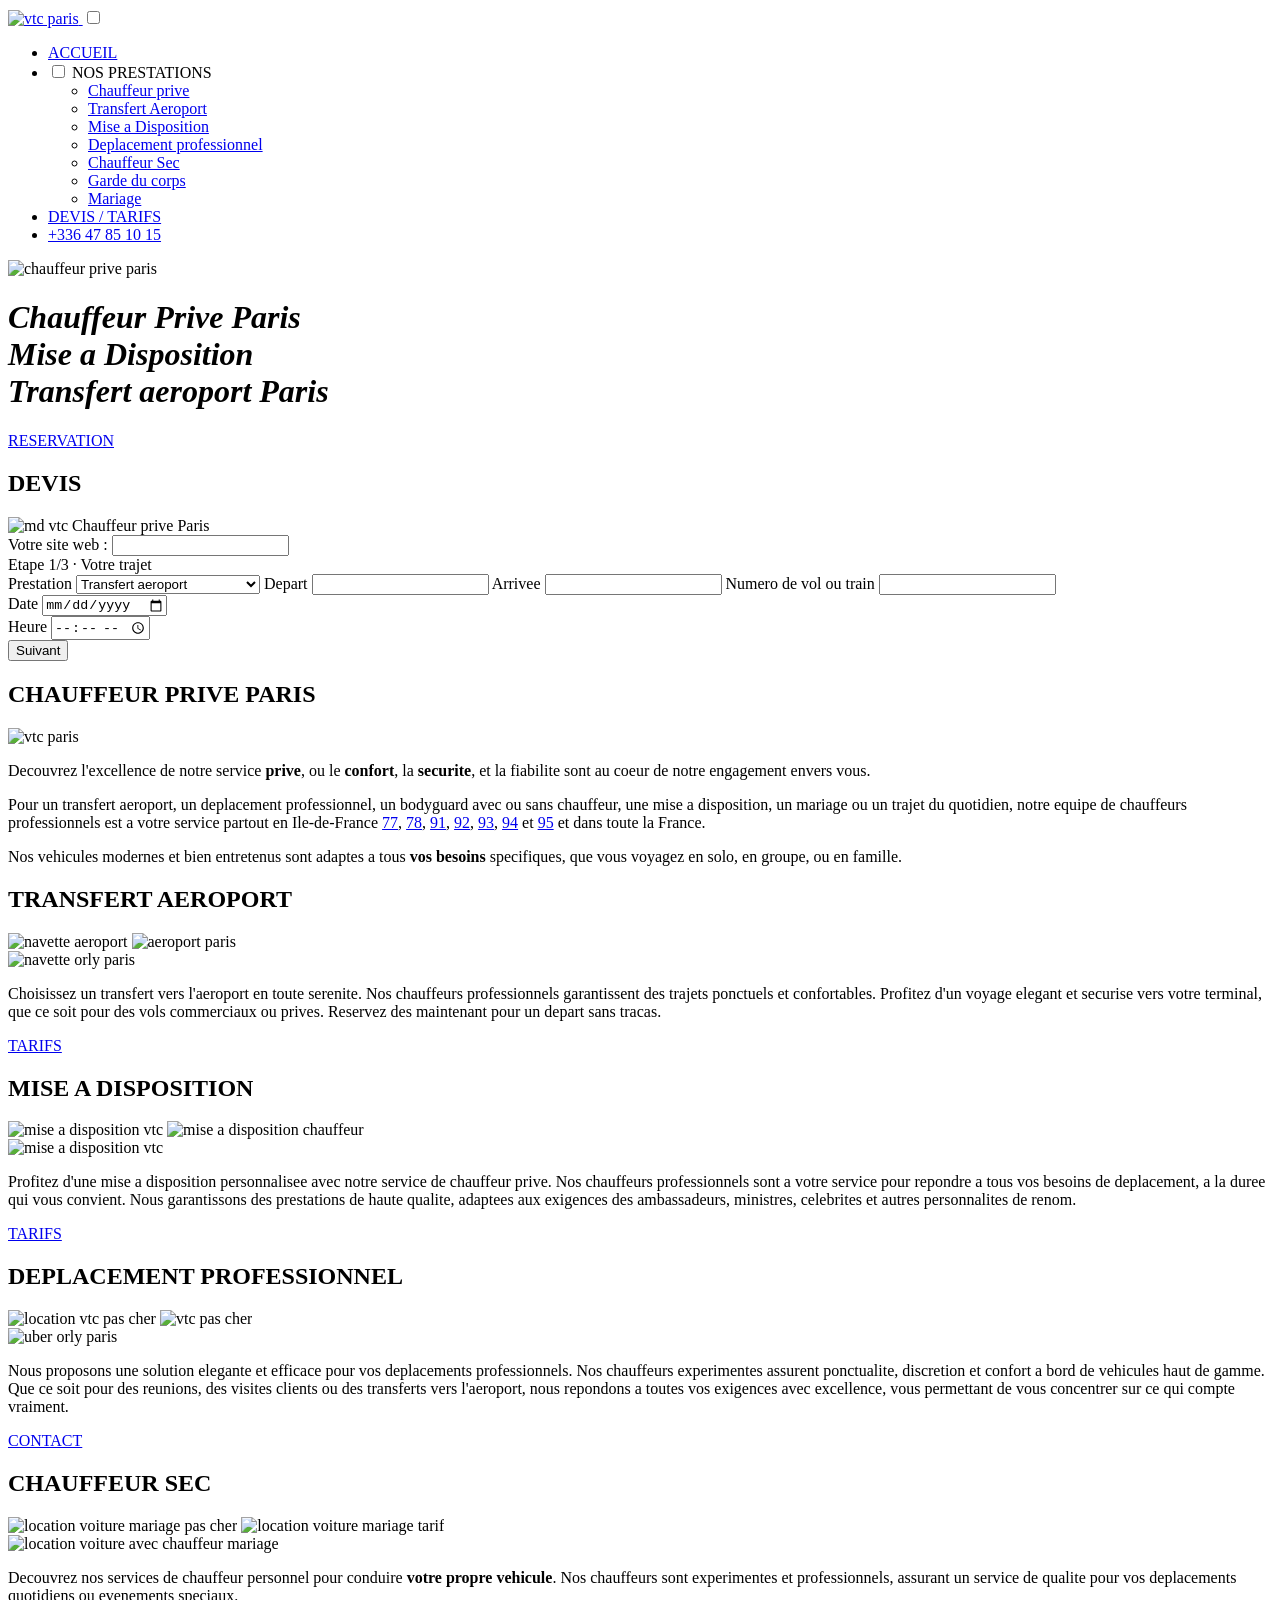
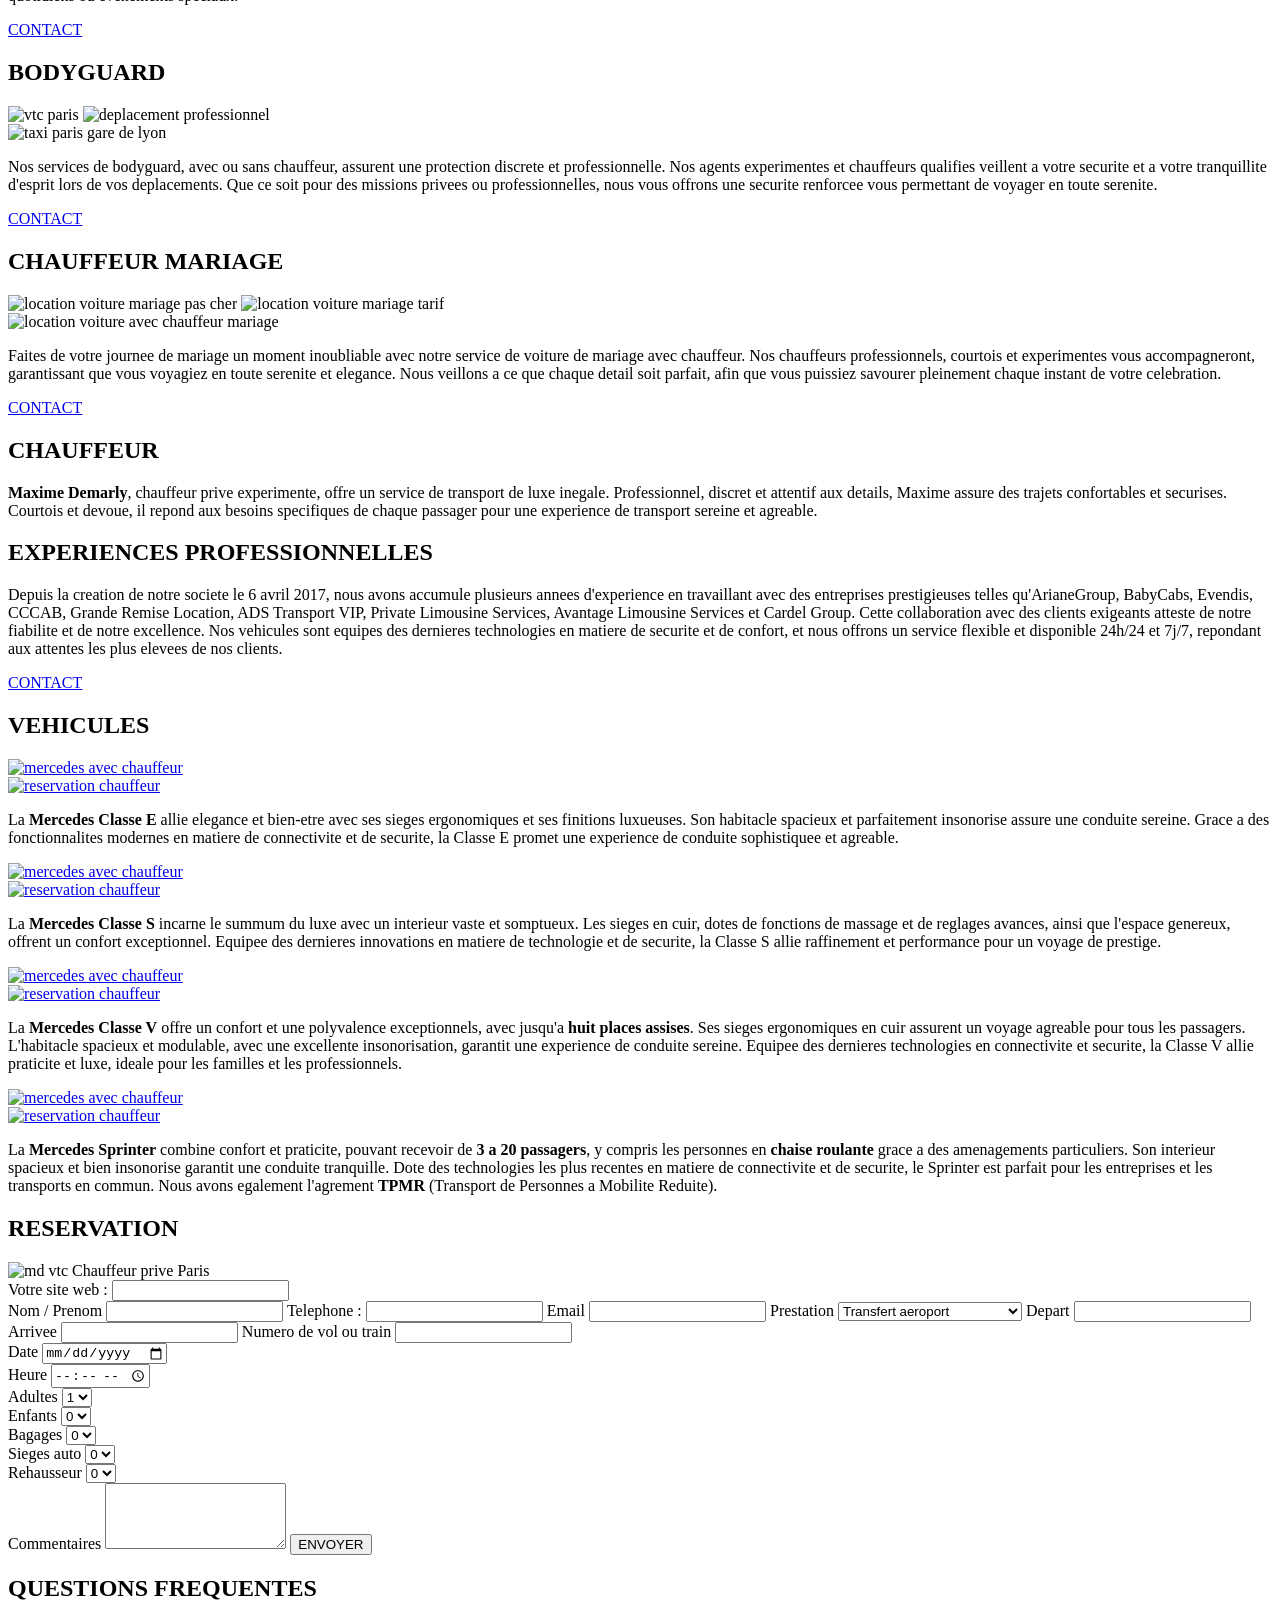
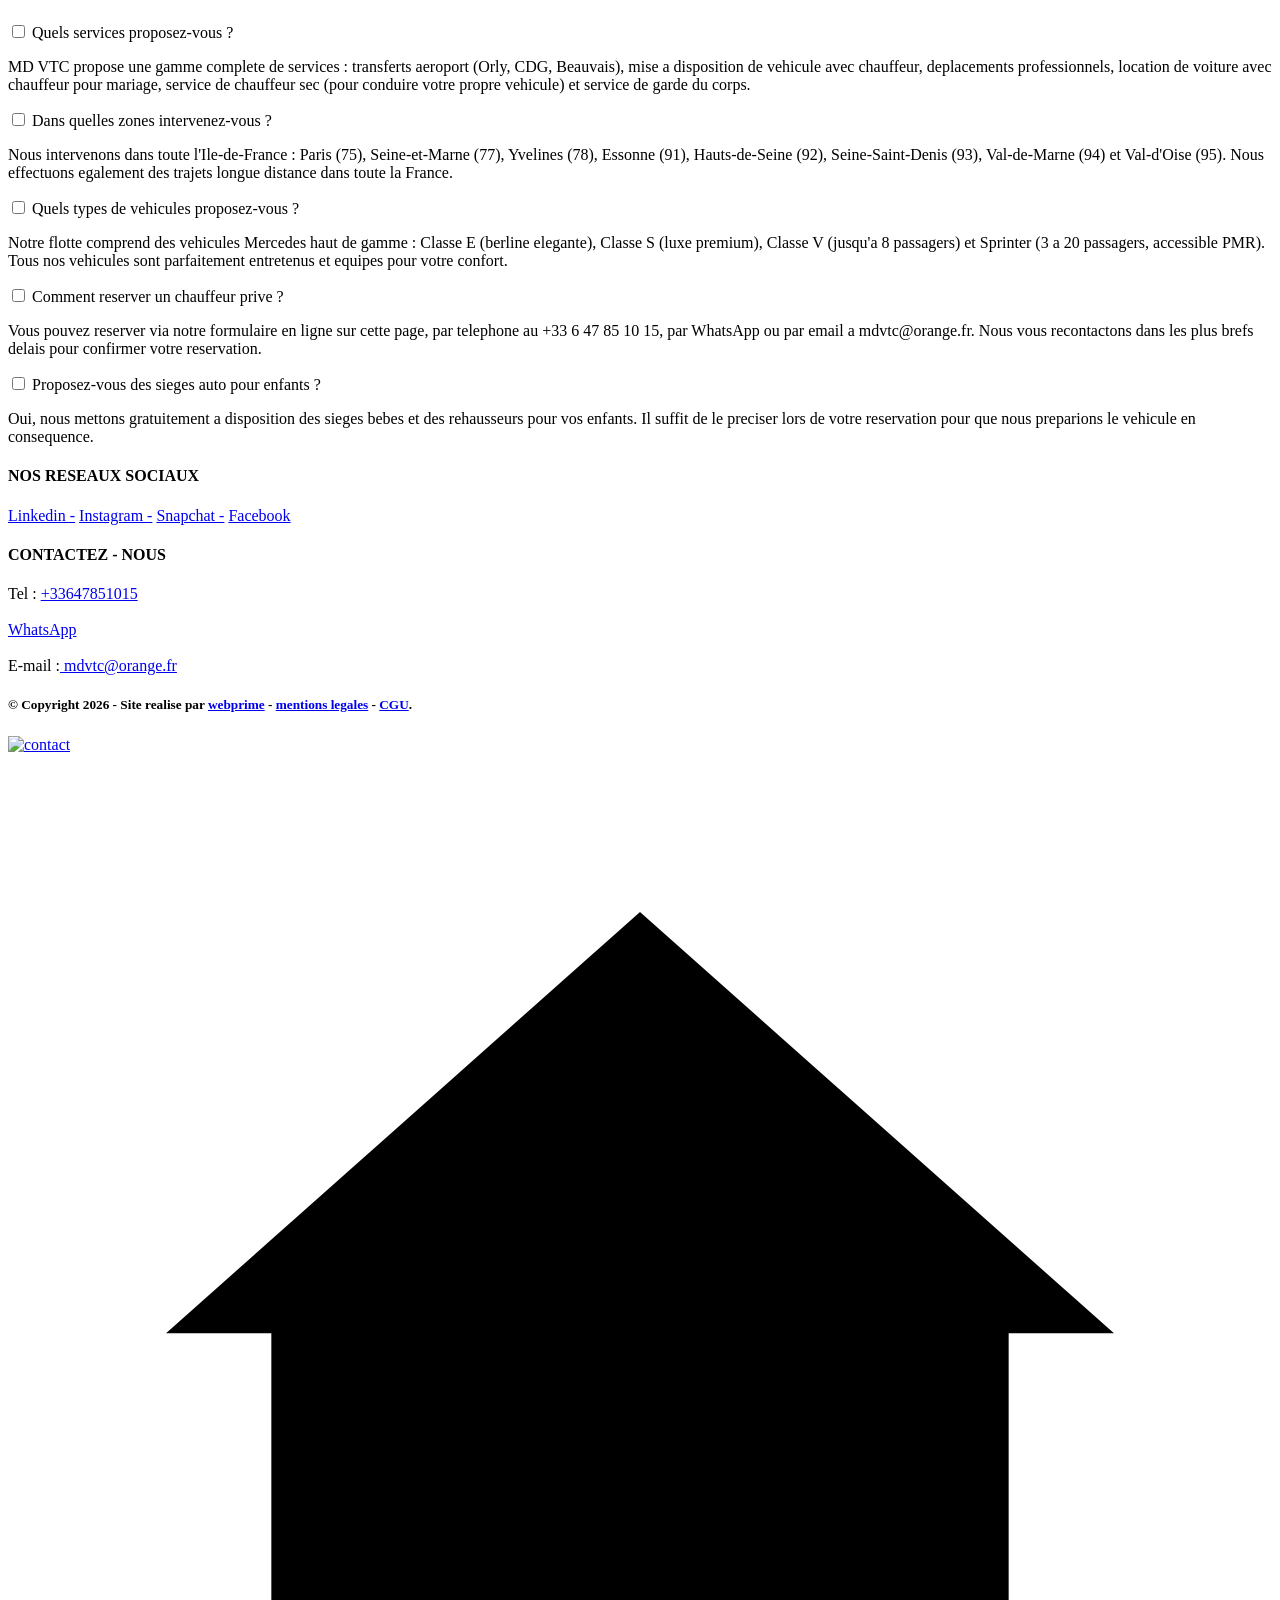
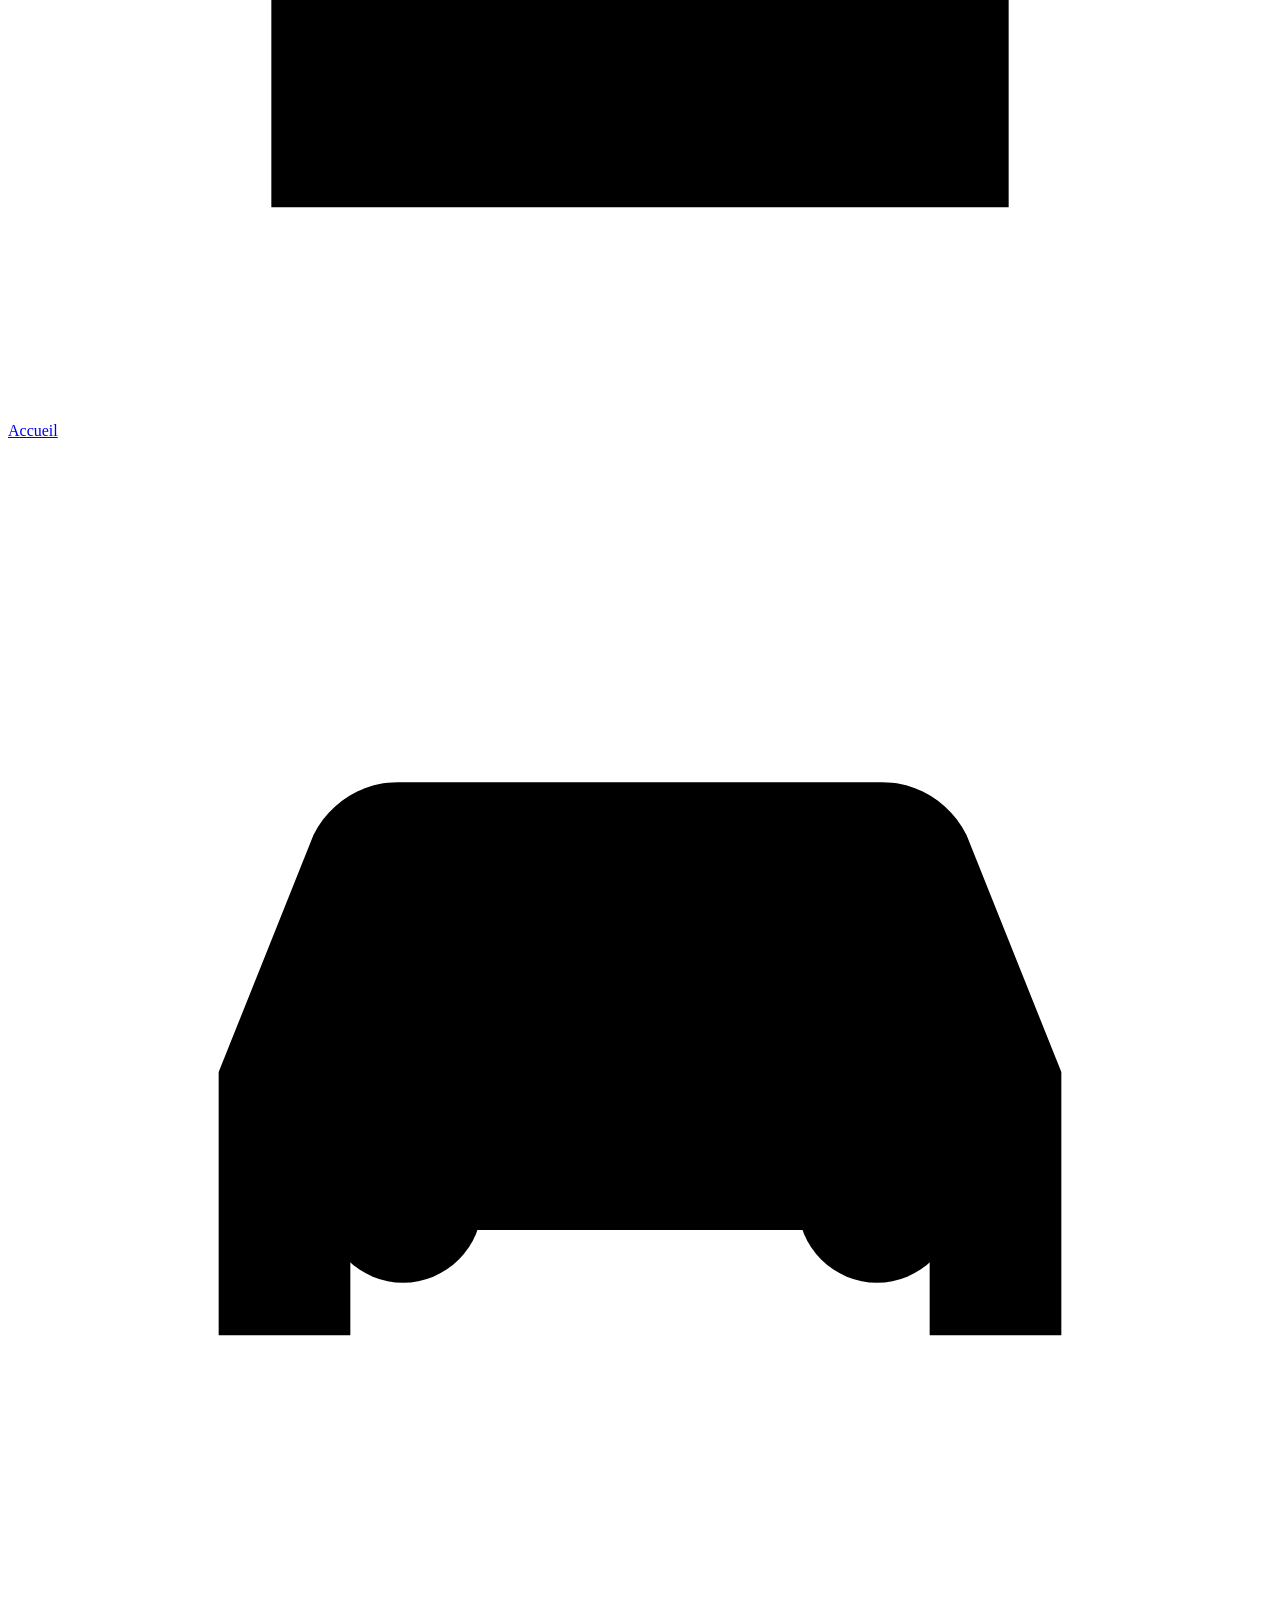
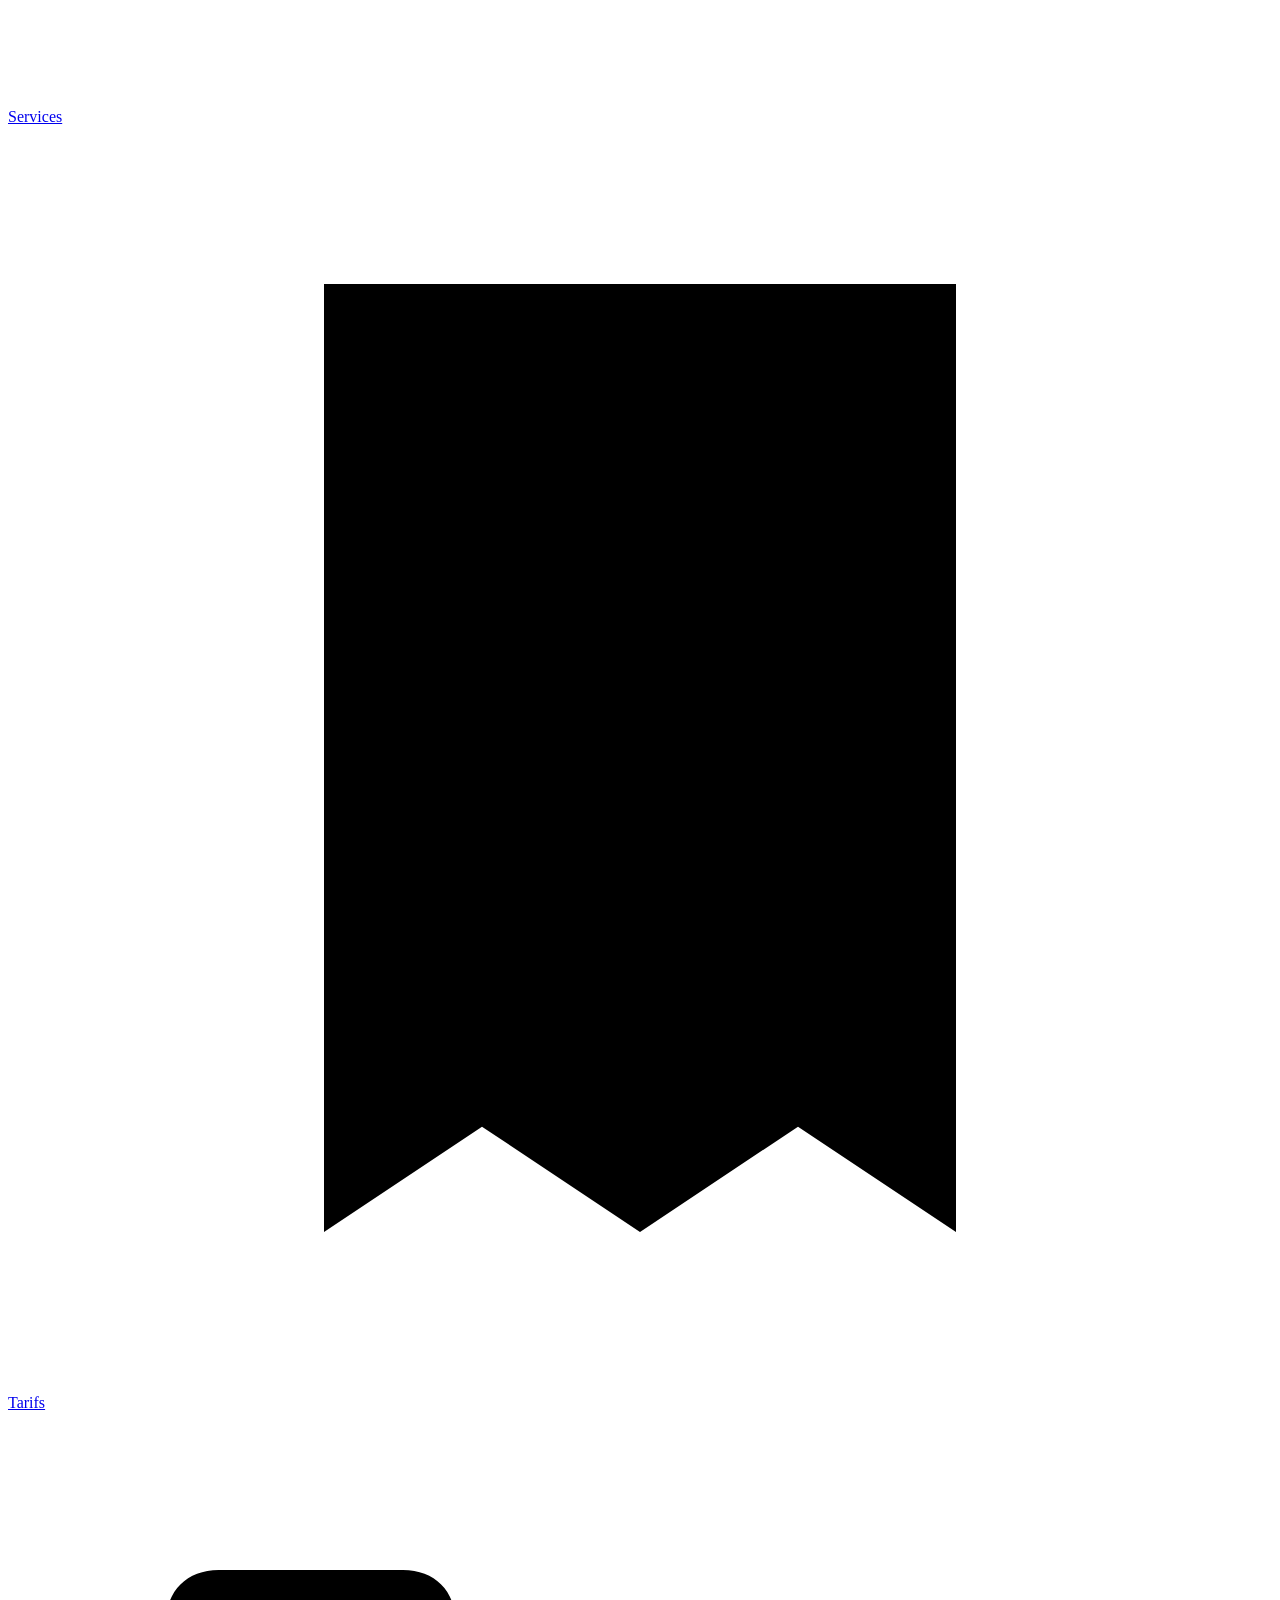
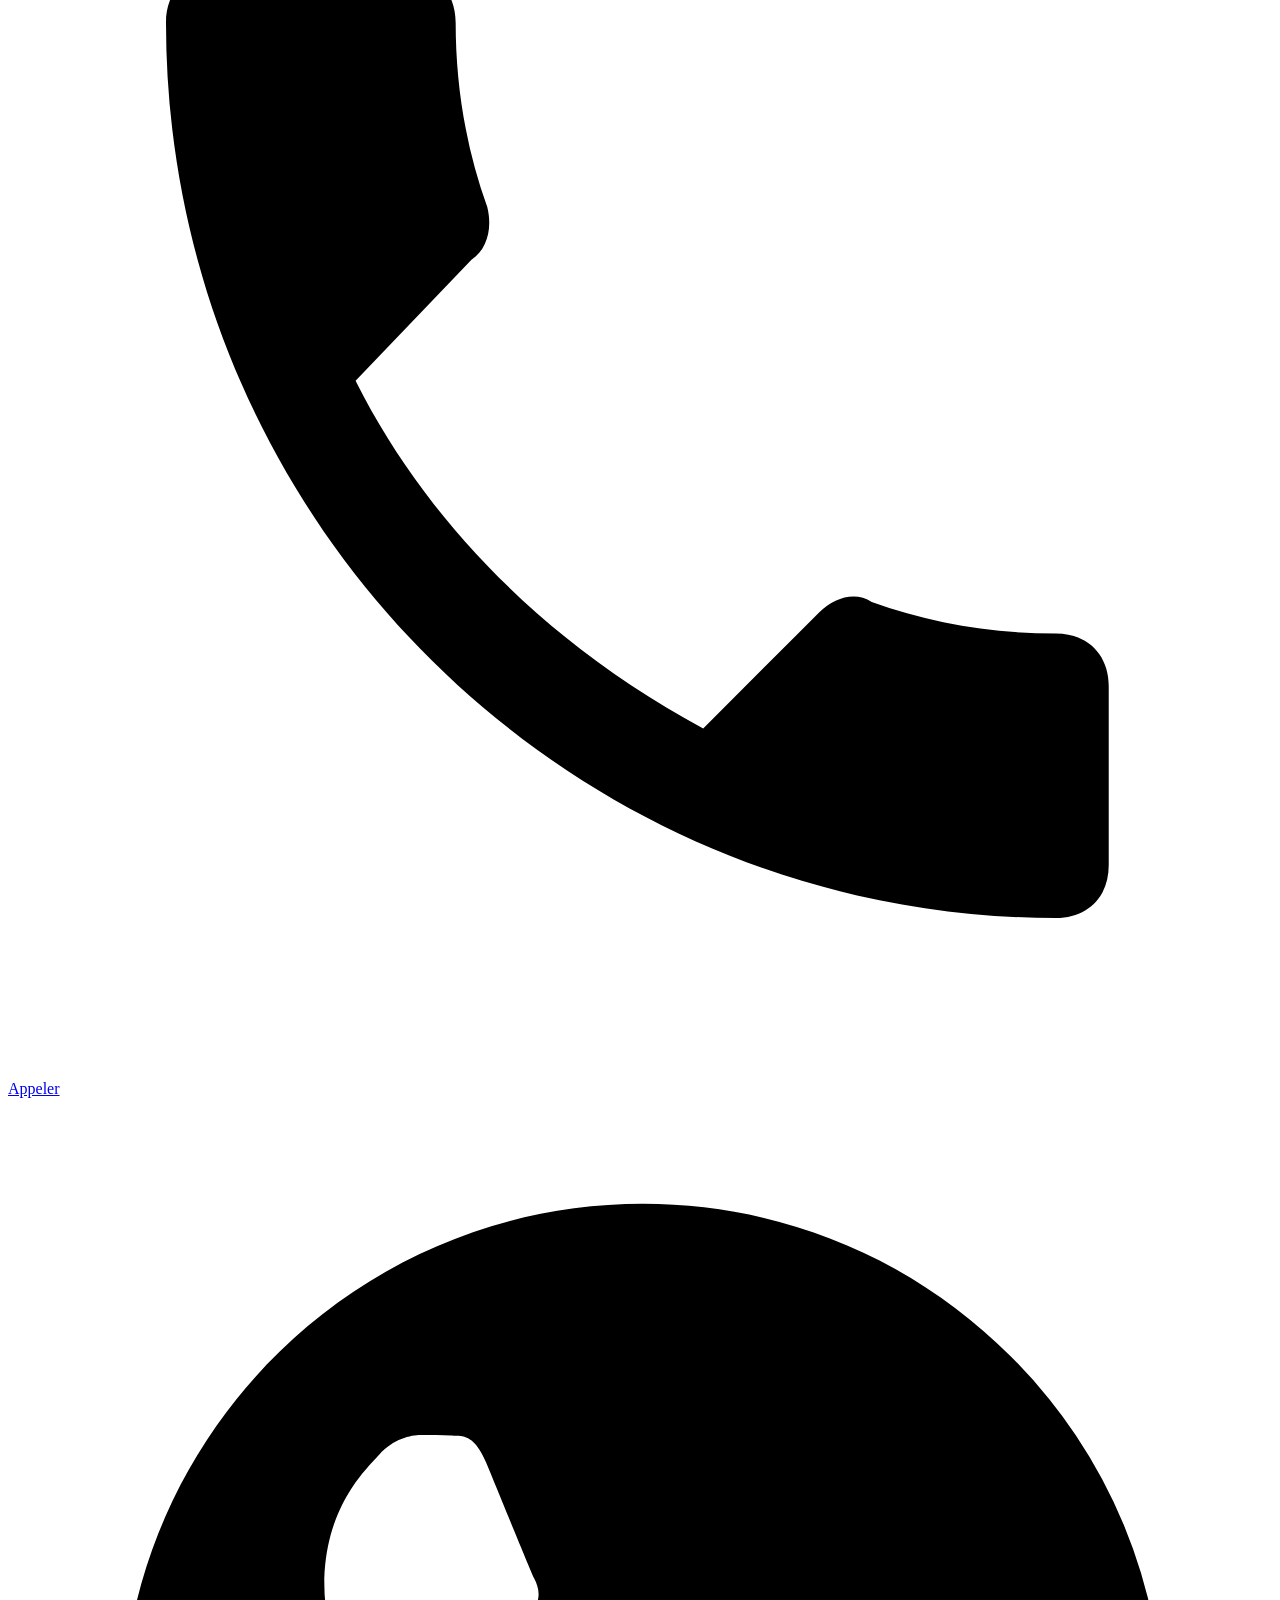
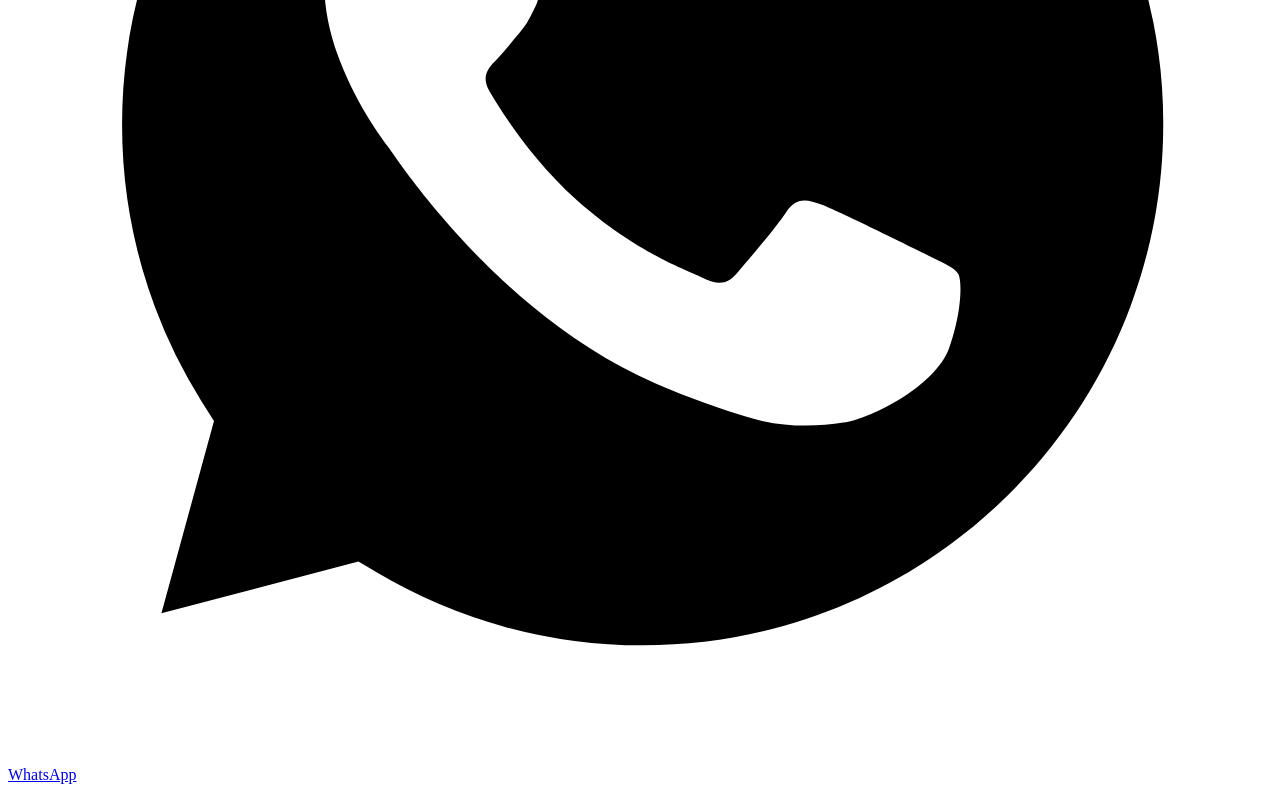
==== index.html @ 38ed6ec6 "Bloque les noms non latins dans les formulaires Les bots en anglais et en russe remplissaient le cha" ====
<!DOCTYPE html>
<html lang="fr">

<head>
    <meta charset="utf-8">
    <meta name="viewport" content="width=device-width, initial-scale=1" />
    <meta name="robots" content="index, follow">
    <link rel="canonical" href="https://chauffeur-prive-paris-idf.fr/" />
    <meta name="description"
        content="Reservez votre chauffeur prive avec md vtc pour des deplacements impeccables. Profitez d'un service fiable, ponctuel et luxueux. Experts du transport prive, nos chauffeurs vous assurent une experience securisee. Reservez des maintenant pour des trajets en toute serenite.">
    <link href="style.css" rel="stylesheet">
    <title>Chauffeur Prive Paris - Mise a Disposition - Transfert aeroport Paris</title>
    <link rel="icon" type="image/x-icon" href="./favicon.ico">
    <link rel="apple-touch-icon" type="image/png" sizes="96x96" href="./logo/apple-icon-96x96.png">
    <link rel="icon" type="image/png" sizes="32x32" href="./logo/android-icon-32x32.png">
    <meta name="msapplication-TileColor" content="#ffffff">
    <meta name="msapplication-TileImage" content="./logo/ms-icon-32x32.png">
    <meta name="msapplication-TileImage" content="./logo/ms-icon-96x96.png">
    <meta name="theme-color" content="#ffffff">
    <script type="application/ld+json">
    {
    "@context": "https://schema.org",
    "@type": "LimousineService",
    "name": "MD VTC",
    "description": "Reservez votre chauffeur prive avec md vtc pour des deplacements impeccables. Profitez d'un service fiable, ponctuel et luxueux. Experts du transport prive, nos chauffeurs vous assurent une experience securisee. Reservez des maintenant pour des trajets en toute serenite.",
    "url": "https://chauffeur-prive-paris-idf.fr",
    "telephone": "+33647851015",
    "address": {
        "@type": "PostalAddress",
        "addressLocality": "Paris",
        "addressRegion": "Ile-de-France",
        "addressCountry": "FR"
    },
    "image": [
        "https://chauffeur-prive-paris-idf.fr/aeroport-orly.webp",
        "https://chauffeur-prive-paris-idf.fr/service-chauffeur.webp",
        "https://chauffeur-prive-paris-idf.fr/deplacement-prof.webp",
        "https://chauffeur-prive-paris-idf.fr/chauffeur-sans-voiture.webp",
        "https://chauffeur-prive-paris-idf.fr/bodyguard.webp",
        "https://chauffeur-prive-paris-idf.fr/chauffeur-pour-mariage.webp"
    ],
    "hasOfferCatalog": {
        "@type": "OfferCatalog",
        "name": "Nos services de chauffeur prive",
        "itemListElement": [
            {
                "@type": "Offer",
                "itemOffered": {
                    "@type": "Service",
                    "name": "transfert aeroport",
                    "url": "https://chauffeur-prive-paris-idf.fr/transfert-aeroport.html"
                }
            },
            {
                "@type": "Offer",
                "itemOffered": {
                    "@type": "Service",
                    "name": "navette aeroport",
                    "url": "https://chauffeur-prive-paris-idf.fr/transfert-aeroport.html"
                }
            },
            {
                "@type": "Offer",
                "itemOffered": {
                    "@type": "Service",
                    "name": "deplacement professionnel",
                    "url": "https://chauffeur-prive-paris-idf.fr/deplacements-professionnels.html"
                }
            },
            {
                "@type": "Offer",
                "itemOffered": {
                    "@type": "Service",
                    "name": "chauffeur prive",
                    "url": "https://chauffeur-prive-paris-idf.fr/tarif-chauffeur-prive.html"
                }
            },
            {
                "@type": "Offer",
                "itemOffered": {
                    "@type": "Service",
                    "name": "voiture avec chauffeur",
                    "url": "https://chauffeur-prive-paris-idf.fr/tarif-chauffeur-prive.html"
                }
            },
            {
                "@type": "Offer",
                "itemOffered": {
                    "@type": "Service",
                    "name": "mise a disposition vtc",
                    "url": "https://chauffeur-prive-paris-idf.fr/mise-a-disposition-vtc.html"
                }
            },
            {
                "@type": "Offer",
                "itemOffered": {
                    "@type": "Service",
                    "name": "taxi paris",
                    "url": "https://chauffeur-prive-paris-idf.fr/tarif-chauffeur-prive.html"
                }
            },
            {
                "@type": "Offer",
                "itemOffered": {
                    "@type": "Service",
                    "name": "vtc paris",
                    "url": "https://chauffeur-prive-paris-idf.fr/tarif-chauffeur-prive.html"
                }
            },
            {
                "@type": "Offer",
                "itemOffered": {
                    "@type": "Service",
                    "name": "taxi paris uber",
                    "url": "https://chauffeur-prive-paris-idf.fr/tarif-chauffeur-prive.html"
                }
            },
            {
                "@type": "Offer",
                "itemOffered": {
                    "@type": "Service",
                    "name": "mise a disposition",
                    "url": "https://chauffeur-prive-paris-idf.fr/mise-a-disposition-vtc.html"
                }
            }
        ]
    },

    "areaServed": {
        "@type": "AdministrativeArea",
        "name": "Ile-de-France"
    }
    }
    </script>
    <script type="application/ld+json">
    {
        "@context": "https://schema.org",
        "@type": "FAQPage",
        "mainEntity": [
            {
                "@type": "Question",
                "name": "Quels services proposez-vous ?",
                "acceptedAnswer": {
                    "@type": "Answer",
                    "text": "MD VTC propose une gamme complete de services : transferts aeroport (Orly, CDG, Beauvais), mise a disposition de vehicule avec chauffeur, deplacements professionnels, location de voiture avec chauffeur pour mariage, service de chauffeur sec (pour conduire votre propre vehicule) et service de garde du corps."
                }
            },
            {
                "@type": "Question",
                "name": "Dans quelles zones intervenez-vous ?",
                "acceptedAnswer": {
                    "@type": "Answer",
                    "text": "Nous intervenons dans toute l'Ile-de-France : Paris (75), Seine-et-Marne (77), Yvelines (78), Essonne (91), Hauts-de-Seine (92), Seine-Saint-Denis (93), Val-de-Marne (94) et Val-d'Oise (95). Nous effectuons egalement des trajets longue distance dans toute la France."
                }
            },
            {
                "@type": "Question",
                "name": "Quels types de vehicules proposez-vous ?",
                "acceptedAnswer": {
                    "@type": "Answer",
                    "text": "Notre flotte comprend des vehicules Mercedes haut de gamme : Classe E (berline elegante), Classe S (luxe premium), Classe V (jusqu'a 8 passagers) et Sprinter (3 a 20 passagers, accessible PMR). Tous nos vehicules sont parfaitement entretenus et equipes pour votre confort."
                }
            },
            {
                "@type": "Question",
                "name": "Comment reserver un chauffeur prive ?",
                "acceptedAnswer": {
                    "@type": "Answer",
                    "text": "Vous pouvez reserver via notre formulaire en ligne sur cette page, par telephone au +33 6 47 85 10 15, par WhatsApp ou par email a mdvtc@orange.fr. Nous vous recontactons dans les plus brefs delais pour confirmer votre reservation."
                }
            },
            {
                "@type": "Question",
                "name": "Proposez-vous des sieges auto pour enfants ?",
                "acceptedAnswer": {
                    "@type": "Answer",
                    "text": "Oui, nous mettons gratuitement a disposition des sieges bebes et des rehausseurs pour vos enfants. Il suffit de le preciser lors de votre reservation pour que nous preparions le vehicule en consequence."
                }
            }
        ]
    }
    </script>
    <link href="https://fonts.googleapis.com/css2?family=Montserrat:wght@400;500;700&display=swap" rel="stylesheet">
    <link rel="preload" href="chauffeur-prive-paris.webp" as="image">
</head>

<body>
    <header>
        <nav class="navbar">
            <a href="https://chauffeur-prive-paris-idf.fr/" class="logo-link">
                <img src="./logo/mdvtc.webp" alt="vtc paris" title="md vtc" class="logo" loading="lazy" decoding="async">
            </a>
            <input type="checkbox" id="nav-toggle" class="nav-toggle">
            <label for="nav-toggle" class="nav-burger">
                <span></span>
                <span></span>
                <span></span>
            </label>
            <ul class="nav-menu">
                <li class="nav-item">
                    <a href="https://chauffeur-prive-paris-idf.fr/" title="chauffeur prive paris">ACCUEIL</a>
                </li>
                <li class="nav-item has-dropdown">
                    <input type="checkbox" id="dropdown-toggle" class="dropdown-toggle">
                    <label for="dropdown-toggle" class="dropdown-label">NOS PRESTATIONS <span class="arrow"></span></label>
                    <ul class="dropdown">
                        <li><a href="chauffeur-prive-paris-75.html" title="chauffeur prive paris">Chauffeur prive</a></li>
                        <li><a href="transfert-aeroport.html" title="transfert aeroport">Transfert Aeroport</a></li>
                        <li><a href="mise-a-disposition-vtc.html" title="vtc mise a disposition">Mise a Disposition</a></li>
                        <li><a href="deplacements-professionnels.html" title="chauffeur de luxe">Deplacement professionnel</a></li>
                        <li><a href="location-chauffeur-sans-voiture.html" title="chauffeur sec">Chauffeur Sec</a></li>
                        <li><a href="garde-du-corps.html" title="Garde du corps">Garde du corps</a></li>
                        <li><a href="chauffeur-mariage.html" title="location voiture mariage avec chauffeur">Mariage</a></li>
                    </ul>
                </li>
                <li class="nav-item">
                    <a href="tarif-chauffeur-prive.html" title="prix uber">DEVIS / TARIFS</a>
                </li>
                <li class="nav-item nav-cta">
                    <a href="tel:+33647851015" title="reservation uber">+336 47 85 10 15</a>
                </li>
            </ul>
        </nav>
    </header>
    <main>
        <div class="img-index">
            <img src="chauffeur-prive-paris.webp" alt="chauffeur prive paris" class="background-image">
            <h1><i>Chauffeur Prive Paris<br>Mise a Disposition<br>Transfert aeroport Paris</i></h1>
            <a class="bouton-1" href="tarif-chauffeur-prive.html" title="chauffeur prive">RESERVATION</a>
        </div>
        <h2>DEVIS</h2>
        <div class="form-container">
            <div class="image-container">
                <img src="./logo/img-form.webp" alt="md vtc Chauffeur prive Paris" title="md vtc" loading="lazy" decoding="async">
            </div>
            <form id="contactForm" action="https://webprime.app/webhook/contact/272e326a45cd4bac546192db1418b56149a9d7c18271dc7a4506eafcfe8ab524" method="POST" onsubmit="return sendBoth(event)">
                <div class="hp-wrap">
                    <label for="website">Votre site web :</label>
                    <input type="text" id="website" name="_honey" autocomplete="off">
                </div>

                <div class="form-progress">
                    <div class="form-progress-bar"><span id="formProgressFill"></span></div>
                    <div class="form-progress-label">Etape <span id="formStepNum">1</span>/3 &middot; <span id="formStepName">Votre trajet</span></div>
                </div>

                <div class="form-step" data-name="Votre trajet">
                    <label for="prestation">Prestation</label>
                    <select id="prestation" name="prestation">
                        <option value="Transfert aeroport">Transfert aeroport</option>
                        <option value="Mise a disposition">Mise a disposition</option>
                        <option value="Deplacement pro">Deplacement professionnel</option>
                        <option value="Trajet Prive">Trajet Prive</option>
                        <option value="Chauffeur Sec">Chauffeur Sec</option>
                        <option value="Mariage">Mariage</option>
                        <option value="Tourisme">Tourisme</option>
                        <option value="Bodyguard">Bodyguard</option>
                        <option value="Autre">Autre</option>
                    </select>

                    <label for="departure1">Depart</label>
                    <input type="text" id="departure1" name="lieu_depart" required>

                    <label for="arrival1">Arrivee</label>
                    <input type="text" id="arrival1" name="lieu_arrivee" required>

                    <label for="numero">Numero de vol ou train</label>
                    <input type="text" id="numero" name="numero">

                    <div class="inline-container">
                        <div class="inline-item">
                            <label for="date">Date</label>
                            <input type="date" id="date" name="date" required>
                        </div>
                        <div class="inline-item">
                            <label for="heure">Heure</label>
                            <input type="time" id="heure" name="heure" required>
                        </div>
                    </div>
                </div>

                <div class="form-step" data-name="Passagers &amp; bagages">
                    <div class="inline-container">
                        <div class="inline-item">
                            <label for="passengers">Adultes</label>
                            <select id="passengers" name="passagers">
                                <option value="1">1</option>
                                <option value="2">2</option>
                                <option value="3">3</option>
                                <option value="4">4</option>
                            </select>
                        </div>
                        <div class="inline-item">
                            <label for="children">Enfants</label>
                            <select id="children" name="enfants">
                                <option value="0">0</option>
                                <option value="1">1</option>
                                <option value="2">2</option>
                                <option value="3">3</option>
                            </select>
                        </div>
                    </div>

                    <div class="inline-container">
                        <div class="inline-item">
                            <label for="luggage">Bagages</label>
                            <select id="luggage" name="bagages">
                                <option value="0">0</option>
                                <option value="1">1</option>
                                <option value="2">2</option>
                                <option value="3">3</option>
                            </select>
                        </div>
                        <div class="inline-item">
                            <label for="car-seats">Sieges auto</label>
                            <select id="car-seats" name="sieges_auto">
                                <option value="0">0</option>
                                <option value="1">1</option>
                                <option value="2">2</option>
                                <option value="3">3</option>
                            </select>
                        </div>
                        <div class="inline-item">
                            <label for="rehausseur">Rehausseur</label>
                            <select id="rehausseur" name="rehausseur">
                                <option value="0">0</option>
                                <option value="1">1</option>
                                <option value="2">2</option>
                                <option value="3">3</option>
                            </select>
                        </div>
                    </div>
                </div>

                <div class="form-step" data-name="Vos coordonnees">
                    <label for="name">Nom / Prenom</label>
                    <input type="text" id="name" name="nom" required pattern="[A-Za-zÀ-ÿ' -]{2,60}" title="Indiquez votre nom (lettres uniquement, 2 a 60 caracteres)">

                    <label for="tel">Telephone :</label>
                    <input type="tel" id="tel" name="tel" pattern="^((\+33|0)[1679])[0-9]{8}$" maxlength="12" required>

                    <label for="email">Email</label>
                    <input type="email" id="email" name="email" required>

                    <label for="comments">Commentaires</label>
                    <textarea id="comments" name="commentaires" rows="4"></textarea>
                </div>

                <div class="form-nav">
                    <button type="button" class="form-prev" id="formPrev">Precedent</button>
                    <button type="button" class="form-next" id="formNext">Suivant</button>
                    <button type="submit" class="form-submit" id="formSubmit">ENVOYER</button>
                </div>
            </form>
            <div class="contact-thanks" style="display:none; padding: 30px 20px; background-color: #e8f5e9; border: 2px solid #2e7d32; border-radius: 8px; text-align: center; margin-top: 20px;">
                <h3 style="color: #2e7d32; margin: 0 0 10px 0;">Merci pour votre demande !</h3>
                <p style="margin: 0; color: #1b5e20; font-size: 1.05em;">Nous vous recontactons rapidement.</p>
            </div>
        </div>
        <section>
            <h2>CHAUFFEUR PRIVE PARIS</h2>
            <div class="service-prive">
                <img src="chauffeur-prive.webp" alt="vtc paris" title="chauffeur prive" loading="lazy" decoding="async">
            </div>
            <div class="texte1">
                <p>
                    Decouvrez l'excellence de notre service <strong>prive</strong>, ou le <strong>confort</strong>, la
                    <strong>securite</strong>, et la
                    fiabilite sont au coeur de notre engagement envers vous.
                </p>
                <p>
                    Pour un transfert aeroport, un deplacement professionnel, un bodyguard avec ou sans chauffeur, une
                    mise
                    a
                    disposition, un
                    mariage ou un trajet du quotidien, notre equipe de chauffeurs professionnels est a votre service
                    partout en Ile-de-France <a href="tarif-chauffeur-prive.html">77</a>, <a href="chauffeur-prive-78.html">78</a>, <a href="tarif-chauffeur-prive.html">91</a>, <a href="tarif-chauffeur-prive.html">92</a>, <a href="chauffeur-prive-93.html">93</a>, <a href="tarif-chauffeur-prive.html">94</a> et <a href="chauffeur-prive-95.html">95</a> et dans toute la France.
                </p>
                <p>
                    Nos vehicules
                    modernes et bien
                    entretenus sont adaptes a tous <strong>vos besoins</strong> specifiques, que vous voyagez en solo,
                    en
                    groupe, ou en famille.
                </p>
            </div>
        </section>
        <section>
            <h2>TRANSFERT AEROPORT</h2>
            <div class="services-pc">
                <img src="aeroport-orly.webp" alt="navette aeroport" title="transfert aeroport" loading="lazy"
                    decoding="async">
                <img src="avion-prive.webp" alt="aeroport paris" title="transfert aeroport" loading="lazy"
                    decoding="async">
            </div>
            <div class="services-mob">
                <img src="aeroport-orly.webp" alt="navette orly paris" title="transfert aeroport" loading="lazy"
                    decoding="async">
            </div>
            <div class="texte1">
                <p> Choisissez un transfert vers l'aeroport en toute serenite. Nos chauffeurs professionnels
                    garantissent
                    des
                    trajets ponctuels et confortables. Profitez d'un voyage elegant et securise vers votre terminal, que
                    ce
                    soit
                    pour des vols commerciaux ou prives. Reservez des maintenant pour un depart sans tracas. </p>
            </div>
            <a class="bouton-3" href="tarif-chauffeur-prive.html" title="reserver transfert aeroport">TARIFS</a>
        </section>
        <section>
            <h2>MISE A DISPOSITION</h2>
            <div class="services-pc">
                <img src="mise-a-disposition-chauffeur-voiture.webp" alt="mise a disposition vtc"
                    title="mise a disposition" loading="lazy" decoding="async">
                <img src="service-chauffeur.webp" alt="mise a disposition chauffeur"
                    title="chauffeur prive mise a disposition" loading="lazy" decoding="async">
            </div>
            <div class="services-mob">
                <img src="service-chauffeur.webp" alt="mise a disposition vtc" title="vtc mise a disposition"
                    loading="lazy" decoding="async">
            </div>
            <div class="texte1">
                <p> Profitez d'une mise a disposition personnalisee avec notre service de chauffeur prive. Nos
                    chauffeurs
                    professionnels sont a votre service pour repondre a tous vos besoins de deplacement, a la duree qui
                    vous
                    convient. Nous garantissons des prestations de haute qualite, adaptees aux exigences des
                    ambassadeurs,
                    ministres, celebrites et autres personnalites de renom. </p>
            </div>
            <a class="bouton-3" href="tarif-chauffeur-prive.html" title="tarif mise a disposition vtc">TARIFS</a>
        </section>
        <section>
            <h2>DEPLACEMENT PROFESSIONNEL</h2>
            <div class="services-pc">
                <img src="deplacement-pro.webp" alt="location vtc pas cher" title="deplacements professionnels"
                    loading="lazy" decoding="async">
                <img src="deplacement-prof.webp" alt="vtc pas cher" title="deplacements professionnels" loading="lazy"
                    decoding="async">
            </div>
            <div class="services-mob">
                <img src="deplacement-prof.webp" alt="uber orly paris" title="deplacements professionnels"
                    loading="lazy" decoding="async">
            </div>
            <div class="texte1">
                <p> Nous proposons une solution elegante et efficace pour vos deplacements professionnels. Nos
                    chauffeurs
                    experimentes assurent ponctualite, discretion et confort a bord de vehicules haut de gamme. Que ce
                    soit
                    pour
                    des reunions, des visites clients ou des transferts vers l'aeroport, nous repondons a toutes vos
                    exigences
                    avec excellence, vous permettant de vous concentrer sur ce qui compte vraiment. </p>
            </div>
            <a class="bouton-3" href="tel:+33647851015" title="reserver vtc">CONTACT</a>
        </section>
        <section>
            <h2>CHAUFFEUR SEC</h2>
            <div class="services-pc">
                <img src="chauffeur-sans-vehicule.webp" alt="location voiture mariage pas cher"
                    title="location voiture mariage avec chauffeur" loading="lazy" decoding="async">
                <img src="chauffeur-sans-voiture.webp" alt="location voiture mariage tarif"
                    title="location voiture de luxe mariage" loading="lazy" decoding="async">
            </div>
            <div class="services-mob">
                <img src="chauffeur-sans-voiture.webp" alt="location voiture avec chauffeur mariage"
                    title="location de voiture de mariage avec chauffeur" loading="lazy" decoding="async">
            </div>
            <div class="texte1">
                <p>Decouvrez nos services de chauffeur personnel pour conduire <strong>votre propre vehicule</strong>.
                    Nos
                    chauffeurs sont experimentes et professionnels, assurant un service de qualite
                    pour vos deplacements quotidiens ou evenements speciaux.</p>
            </div>
            <a class="bouton-3" href="tel:+33647851015" title="reserver uber">CONTACT</a>
        </section>
        <section>
            <h2>BODYGUARD</h2>
            <div class="services-pc">
                <img src="bodyguard.webp" alt="vtc paris" title="transfert aeroport" loading="lazy" decoding="async">
                <img src="bodyguard-chauffeur.webp" alt="deplacement professionnel" title="deplacement professionnel"
                    loading="lazy" decoding="async">
            </div>
            <div class="services-mob">
                <img src="bodyguard.webp" alt="taxi paris gare de lyon" title="transfert aeroport" loading="lazy"
                    decoding="async">
            </div>
            <div class="texte1">
                <p>
                    Nos services de bodyguard, avec ou sans chauffeur, assurent une protection discrete et
                    professionnelle.
                    Nos
                    agents experimentes et chauffeurs qualifies veillent a votre securite et
                    a votre tranquillite d'esprit lors de vos deplacements. Que ce soit pour des missions privees ou
                    professionnelles, nous vous offrons une securite renforcee vous permettant
                    de voyager en toute serenite.
                </p>
            </div>
            <a class="bouton-3" href="tel:+33647851015" title="garde du corps prix">CONTACT</a>
        </section>
        <section>
            <h2>CHAUFFEUR MARIAGE</h2>
            <div class="services-pc">
                <img src="chauffeur-mariage-paris.webp" alt="location voiture mariage pas cher"
                    title="location voiture mariage avec chauffeur" loading="lazy" decoding="async">
                <img src="chauffeur-pour-mariage.webp" alt="location voiture mariage tarif"
                    title="location voiture de luxe mariage" loading="lazy" decoding="async">
            </div>
            <div class="services-mob">
                <img src="chauffeur-pour-mariage.webp" alt="location voiture avec chauffeur mariage"
                    title="location de voiture de mariage avec chauffeur" loading="lazy" decoding="async">
            </div>
            <div class="texte1">
                <p> Faites de votre journee de mariage un moment inoubliable avec notre service de voiture de mariage
                    avec
                    chauffeur. Nos chauffeurs professionnels, courtois et experimentes vous accompagneront, garantissant
                    que
                    vous voyagiez en toute serenite et elegance. Nous veillons a ce que chaque detail soit parfait, afin
                    que
                    vous puissiez savourer pleinement chaque instant de votre celebration. </p>
            </div>
            <a class="bouton-3" href="tel:+33647851015"
            title="prix location voiture avec chauffeur pour mariage">CONTACT</a>
        </section>
        <section>
            <h2>CHAUFFEUR</h2>
            <div class="texte1">
                <p><strong>Maxime Demarly</strong>, chauffeur prive experimente, offre un service de transport de
                    luxe inegale. Professionnel, discret et attentif aux details, Maxime assure
                    des trajets confortables et securises. Courtois et devoue, il repond aux besoins
                    specifiques de chaque passager pour une experience de transport sereine et agreable.</p>
            </div>
            <h2>EXPERIENCES PROFESSIONNELLES</h2>
            <div class="texte1">
                <p>Depuis la creation de notre societe le 6 avril 2017, nous avons accumule plusieurs annees
                    d'experience en
                    travaillant avec des entreprises prestigieuses telles qu'ArianeGroup, BabyCabs, Evendis, CCCAB,
                    Grande
                    Remise Location, ADS Transport VIP, Private Limousine Services, Avantage Limousine Services et
                    Cardel
                    Group.
                    Cette collaboration avec des clients exigeants atteste de notre fiabilite et de notre excellence.
                    Nos
                    vehicules sont equipes des dernieres technologies en matiere de securite et de confort, et nous
                    offrons
                    un
                    service flexible et disponible 24h/24 et 7j/7, repondant aux attentes les plus elevees de nos
                    clients.
                </p>
            </div>
        </section>
        <a class="bouton-3" href="tel:+33647851015" title="reserver uber">CONTACT</a>
        <section>
            <h2>VEHICULES</h2>
            <div class="vehi-index">
                <div class="nos-vehicules-pc">
                    <a href="https://www.mercedes-benz.fr/passengercars/models/saloon/e-class/overview.html"
                        target="_blank" title="chauffeur mercedes"><img src="classe-e-berline.webp"
                            alt="mercedes avec chauffeur" loading="lazy" decoding="async"></a>
                </div>
                <div class="nos-vehicules-mob">
                    <div class="nos-vehicules">
                        <a href="https://www.mercedes-benz.fr/passengercars/models/saloon/e-class/overview.html"
                            target="_blank" title="chauffeur mercedes"><img src="classe-e-berline.webp"
                                alt="reservation chauffeur" loading="lazy" decoding="async"></a>
                    </div>
                </div>
                <div class="texte1">
                    <p>La <strong>Mercedes Classe E</strong> allie elegance et bien-etre avec ses sieges ergonomiques et
                        ses
                        finitions luxueuses. Son habitacle spacieux et parfaitement insonorise assure une conduite
                        sereine.
                        Grace a
                        des fonctionnalites modernes en matiere de connectivite et de securite, la Classe E promet une
                        experience de
                        conduite sophistiquee et agreable.</p>
                </div>
            </div>
            <div class="vehi-index">
                <div class="nos-vehicules-pc">
                    <a href="https://www.mercedes-benz.fr/passengercars/models/saloon/s-class/overview.html"
                        target="_blank" title="chauffeur mercedes"><img src="mercedes-classe-s.webp"
                            alt="mercedes avec chauffeur" loading="lazy" decoding="async"></a>
                </div>
                <div class="nos-vehicules-mob">
                    <div class="nos-vehicules">
                        <a href="https://www.mercedes-benz.fr/passengercars/models/saloon/s-class/overview.html"
                            target="_blank" title="chauffeur mercedes"><img src="mercedes-classe-s.webp"
                                alt="reservation chauffeur" loading="lazy" decoding="async"></a>
                    </div>
                </div>
                <div class="texte1">
                    <p>La <strong>Mercedes Classe S</strong> incarne le summum du luxe avec un interieur vaste et
                        somptueux.
                        Les
                        sieges en cuir, dotes de fonctions de massage et de reglages avances, ainsi que l'espace
                        genereux,
                        offrent un confort exceptionnel. Equipee des dernieres innovations en matiere de technologie et
                        de
                        securite,
                        la Classe S allie raffinement et performance pour un voyage de prestige.</p>
                </div>
            </div>
            <div class="vehi-index">
                <div class="nos-vehicules-pc">
                    <a href="https://www.alliance.mercedes-benz.fr/passengercars/models/classe-v.html" target="_blank"
                        title="chauffeur mercedes"><img src="van.webp" alt="mercedes avec chauffeur" loading="lazy"
                            decoding="async"></a>
                </div>
                <div class="nos-vehicules-mob">
                    <div class="nos-vehicules">
                        <a href="https://www.alliance.mercedes-benz.fr/passengercars/models/classe-v.html"
                            target="_blank" title="chauffeur mercedes"><img src="van.webp" alt="reservation chauffeur"
                                loading="lazy" decoding="async"></a>
                    </div>
                </div>
                <div class="texte1">
                    <p>La <strong>Mercedes Classe V</strong> offre un confort et une polyvalence exceptionnels, avec
                        jusqu'a
                        <strong>huit places assises</strong>. Ses
                        sieges ergonomiques en cuir assurent un voyage agreable pour tous les passagers. L'habitacle
                        spacieux et
                        modulable, avec une excellente insonorisation, garantit une experience de conduite sereine.
                        Equipee
                        des
                        dernieres technologies en connectivite et securite, la Classe V allie praticite et luxe, ideale
                        pour
                        les
                        familles et les professionnels.
                    </p>
                </div>
            </div>
            <div class="vehi-index">
                <div class="nos-vehicules-pc">
                    <a href="https://www.mercedes-benz.fr/vans/models/sprinter/tourer/overview.html?gagcmid=GA_17990373502_143757339030_615624295910&gad_source=1&gclid=CjwKCAjwqre1BhAqEiwA7g9QhuwKfu_6kaI9HI4O6HlzmlAtdtsCpDPygxmkis5yE4eilDyd4VX5whoCDPQQAvD_BwE&gclsrc=aw.ds"
                        target="_blank" title="chauffeur mercedes"><img src="sprinter.webp" alt="mercedes avec chauffeur"
                            loading="lazy" decoding="async"></a>
                </div>
                <div class="nos-vehicules-mob">
                    <div class="nos-vehicules">
                        <a href="https://www.mercedes-benz.fr/vans/models/sprinter/tourer/overview.html?gagcmid=GA_17990373502_143757339030_615624295910&gad_source=1&gclid=CjwKCAjwqre1BhAqEiwA7g9QhuwKfu_6kaI9HI4O6HlzmlAtdtsCpDPygxmkis5yE4eilDyd4VX5whoCDPQQAvD_BwE&gclsrc=aw.ds"
                            target="_blank" title="chauffeur mercedes"><img src="sprinter.webp"
                                alt="reservation chauffeur" loading="lazy" decoding="async"></a>
                    </div>
                </div>
                <div class="texte1">
                    <p>La <strong>Mercedes Sprinter</strong> combine confort et praticite, pouvant recevoir de <strong>3
                            a
                            20
                            passagers</strong>, y compris les personnes en <strong>chaise roulante</strong> grace a des
                        amenagements
                        particuliers. Son interieur spacieux et bien insonorise garantit une conduite tranquille. Dote
                        des
                        technologies les plus recentes en matiere de connectivite et de securite, le Sprinter est
                        parfait
                        pour
                        les
                        entreprises et les transports en commun. Nous avons egalement l'agrement <strong>TPMR</strong>
                        (Transport de Personnes a Mobilite Reduite).</p>
                </div>
            </div>
        </section>
        <h2>RESERVATION</h2>
          <div class="form-container">
            <div class="image-container">
                <img src="./logo/img-form.webp" alt="md vtc Chauffeur prive Paris" title="md vtc" loading="lazy" decoding="async">
            </div>
            <form id="contactForm2" onsubmit="return sendBoth(event)">
                <!-- Honeypot anti-spam -->
                <div class="hp-wrap">
                    <label for="website2">Votre site web :</label>
                    <input type="text" id="website2" name="_honey" autocomplete="off">
                </div>

                <label for="name2">Nom / Prenom</label>
                <input type="text" id="name2" name="nom" required pattern="[A-Za-zÀ-ÿ' -]{2,60}" title="Indiquez votre nom (lettres uniquement, 2 a 60 caracteres)">

                <label for="tel2">Telephone :</label>
                <input type="tel" id="tel2" name="tel" pattern="^((\+33|0)[1679])[0-9]{8}$" maxlength="12" required>

                <label for="email2">Email</label>
                <input type="email" id="email2" name="email" required>

                <label for="prestation2">Prestation</label>
                <select id="prestation2" name="prestation">
                    <option value="Transfert aeroport">Transfert aeroport</option>
                    <option value="Mise a disposition">Mise a disposition</option>
                    <option value="Deplacement pro">Deplacement professionnel</option>
                    <option value="Trajet Prive">Trajet Prive</option>
                    <option value="Chauffeur Sec">Chauffeur Sec</option>
                    <option value="Mariage">Mariage</option>
                    <option value="Tourisme">Tourisme</option>
                    <option value="Bodyguard">Bodyguard</option>
                    <option value="Autre">Autre</option>
                </select>

                <label for="departure2">Depart</label>
                <input type="text" id="departure2" name="lieu_depart" required>

                <label for="arrival2">Arrivee</label>
                <input type="text" id="arrival2" name="lieu_arrivee" required>

                <label for="numero2">Numero de vol ou train</label>
                <input type="text" id="numero2" name="numero">

                <div class="inline-container">
                    <div class="inline-item">
                        <label for="date2">Date</label>
                        <input type="date" id="date2" name="date" required>
                    </div>
                    <div class="inline-item">
                        <label for="heure2">Heure</label>
                        <input type="time" id="heure2" name="heure" required>
                    </div>
                </div>

                <div class="inline-container">
                    <div class="inline-item">
                        <label for="passengers2">Adultes</label>
                        <select id="passengers2" name="passagers">
                            <option value="1">1</option>
                            <option value="2">2</option>
                            <option value="3">3</option>
                            <option value="4">4</option>
                        </select>
                    </div>
                    <div class="inline-item">
                        <label for="children2">Enfants</label>
                        <select id="children2" name="enfants">
                            <option value="0">0</option>
                            <option value="1">1</option>
                            <option value="2">2</option>
                            <option value="3">3</option>
                        </select>
                    </div>
                </div>

                <div class="inline-container">
                    <div class="inline-item">
                        <label for="luggage2">Bagages</label>
                        <select id="luggage2" name="bagages">
                            <option value="0">0</option>
                            <option value="1">1</option>
                            <option value="2">2</option>
                            <option value="3">3</option>
                        </select>
                    </div>
                    <div class="inline-item">
                        <label for="car-seats2">Sieges auto</label>
                        <select id="car-seats2" name="sieges_auto">
                            <option value="0">0</option>
                            <option value="1">1</option>
                            <option value="2">2</option>
                            <option value="3">3</option>
                        </select>
                    </div>
                    <div class="inline-item">
                        <label for="rehausseur2">Rehausseur</label>
                        <select id="rehausseur2" name="rehausseur">
                            <option value="0">0</option>
                            <option value="1">1</option>
                            <option value="2">2</option>
                            <option value="3">3</option>
                        </select>
                    </div>
                </div>

                <label for="comments2">Commentaires</label>
                <textarea id="comments2" name="commentaires" rows="4"></textarea>

                <button type="submit">ENVOYER</button>
            </form>
            <div class="contact-thanks" style="display:none; padding: 30px 20px; background-color: #e8f5e9; border: 2px solid #2e7d32; border-radius: 8px; text-align: center; margin-top: 20px;">
                <h3 style="color: #2e7d32; margin: 0 0 10px 0;">Merci pour votre demande !</h3>
                <p style="margin: 0; color: #1b5e20; font-size: 1.05em;">Nous vous recontactons rapidement.</p>
            </div>
        </div>
    </main>
    <section class="faq-section">
        <h2>QUESTIONS FREQUENTES</h2>
        <div class="faq-item">
            <input type="checkbox" id="faq1">
            <label for="faq1">Quels services proposez-vous ?</label>
            <div class="faq-answer">
                <p>MD VTC propose une gamme complete de services : transferts aeroport (Orly, CDG, Beauvais), mise a disposition de vehicule avec chauffeur, deplacements professionnels, location de voiture avec chauffeur pour mariage, service de chauffeur sec (pour conduire votre propre vehicule) et service de garde du corps.</p>
            </div>
        </div>
        <div class="faq-item">
            <input type="checkbox" id="faq2">
            <label for="faq2">Dans quelles zones intervenez-vous ?</label>
            <div class="faq-answer">
                <p>Nous intervenons dans toute l'Ile-de-France : Paris (75), Seine-et-Marne (77), Yvelines (78), Essonne (91), Hauts-de-Seine (92), Seine-Saint-Denis (93), Val-de-Marne (94) et Val-d'Oise (95). Nous effectuons egalement des trajets longue distance dans toute la France.</p>
            </div>
        </div>
        <div class="faq-item">
            <input type="checkbox" id="faq3">
            <label for="faq3">Quels types de vehicules proposez-vous ?</label>
            <div class="faq-answer">
                <p>Notre flotte comprend des vehicules Mercedes haut de gamme : Classe E (berline elegante), Classe S (luxe premium), Classe V (jusqu'a 8 passagers) et Sprinter (3 a 20 passagers, accessible PMR). Tous nos vehicules sont parfaitement entretenus et equipes pour votre confort.</p>
            </div>
        </div>
        <div class="faq-item">
            <input type="checkbox" id="faq4">
            <label for="faq4">Comment reserver un chauffeur prive ?</label>
            <div class="faq-answer">
                <p>Vous pouvez reserver via notre formulaire en ligne sur cette page, par telephone au +33 6 47 85 10 15, par WhatsApp ou par email a mdvtc@orange.fr. Nous vous recontactons dans les plus brefs delais pour confirmer votre reservation.</p>
            </div>
        </div>
        <div class="faq-item">
            <input type="checkbox" id="faq5">
            <label for="faq5">Proposez-vous des sieges auto pour enfants ?</label>
            <div class="faq-answer">
                <p>Oui, nous mettons gratuitement a disposition des sieges bebes et des rehausseurs pour vos enfants. Il suffit de le preciser lors de votre reservation pour que nous preparions le vehicule en consequence.</p>
            </div>
        </div>
    </section>
    <footer>
        <div id="contactez-nous">
            <h4>NOS RESEAUX SOCIAUX</h4>
            <div class="reseau-md">
                <a href="https://fr.linkedin.com/" target="_blank" title="linkedin md vtc"> Linkedin -</a>
                <a href="https://www.instagram.com/" target="_blank" title="instagram md vtc"> Instagram -</a>
                <a href="https://www.snapchat.com/" target="_blank" title="snapchat md vtc">Snapchat -</a>
                <a href="https://www.facebook.com/" target="_blank" title="facebook md vtc">Facebook</a>
            </div>
            <h4>CONTACTEZ - NOUS</h4>
            <p class="lien">Tel : <a href="tel:+33647851015" target="_blank" title="tel">
                    +33647851015</a> <br><br>
                <a href="https://wa.me/message/5R6MVEKULLH3N1" target="_blank" title="WhatsApp">WhatsApp</a> <br><br>
                E-mail :<a href="mailto:mdvtc@orange.fr" target="_blank" title="email"> mdvtc@orange.fr</a>
            </p>
            <div class="lien-wp">
                <h5>&copy; Copyright 2026 - Site realise par <a href="https://kazeko-fight.com/" target="_blank">webprime</a> - <a
                        href="mentions-legales.html" target="_blank">mentions legales</a> - <a href="cgu.html" target="_blank">CGU</a>.
                </h5>
            </div>
        </div>
        <div class="whats-icon"><a href="https://wa.me/message/5R6MVEKULLH3N1" title="reservation vtc"
                target="_blank"><img src="numero-vtc.webp" alt="contact"></a>
        </div>
    </footer>
    <script>
        document.querySelectorAll('.nav-menu a').forEach(function(link) {
            link.addEventListener('click', function() {
                document.getElementById('nav-toggle').checked = false;
            });
        });
    </script>
    <script>
    function sendBoth(e) {
        e.preventDefault();
        var form = e.target;
        var btn = form.querySelector('button[type="submit"]');
        var honeyField = form.querySelector('[name="_honey"]');
        if (honeyField && honeyField.value) return false;
        btn.textContent = 'Envoi en cours...';
        btn.disabled = true;
                var nom = (form.querySelector('[name="nom"]') || {}).value || '';
        var tel = (form.querySelector('[name="tel"]') || {}).value || '';
        var email = (form.querySelector('[name="email"]') || {}).value || '';
        var prestation = (form.querySelector('[name="prestation"]') || {}).value || '';
        var depart = (form.querySelector('[name="lieu_depart"]') || {}).value || '';
        var arrivee = (form.querySelector('[name="lieu_arrivee"]') || {}).value || '';
        var numero = (form.querySelector('[name="numero"]') || {}).value || '';
        var date = (form.querySelector('[name="date"]') || {}).value || '';
        var heure = (form.querySelector('[name="heure"]') || {}).value || '';
        var passagers = (form.querySelector('[name="passagers"]') || {}).value || '';
        var enfants = (form.querySelector('[name="enfants"]') || {}).value || '';
        var bagages = (form.querySelector('[name="bagages"]') || {}).value || '';
        var sieges = (form.querySelector('[name="sieges_auto"]') || {}).value || '';
        var rehausseur = (form.querySelector('[name="rehausseur"]') || {}).value || '';
        var commentaires = (form.querySelector('[name="commentaires"]') || {}).value || '';
        var webhookData = new FormData();
        webhookData.append('name', nom);
        webhookData.append('email', email);
        webhookData.append('tel', tel);
        webhookData.append('service', prestation);
        var msg = 'Prestation : ' + prestation
            + '\nDepart : ' + depart
            + '\nArrivee : ' + arrivee
            + '\nNumero de vol/train : ' + numero
            + '\nDate : ' + date + ' a ' + heure
            + '\nPassagers : ' + passagers + ' adulte(s), ' + enfants + ' enfant(s)'
            + '\nBagages : ' + bagages + ' | Sieges auto : ' + sieges + ' | Rehausseur : ' + rehausseur
            + '\n\nCommentaires : ' + commentaires;
        webhookData.append('message', msg);
        var p1 = fetch('https://webprime.app/webhook/contact/272e326a45cd4bac546192db1418b56149a9d7c18271dc7a4506eafcfe8ab524', {
            method: 'POST',
            body: webhookData,
            keepalive: true
        }).catch(function() {});
        var shown = false;
        var showThanks = function() {
            if (shown) return;
            shown = true;
            form.style.display = 'none';
            var thanks = form.nextElementSibling;
            while (thanks && !(thanks.classList && thanks.classList.contains('contact-thanks'))) {
                thanks = thanks.nextElementSibling;
            }
            if (thanks) thanks.style.display = 'block';
        };
        Promise.allSettled([p1]).then(showThanks);
        setTimeout(showThanks, 3000);
        return false;
    }
    </script>
    <nav class="bottom-nav">
        <a href="https://chauffeur-prive-paris-idf.fr/" class="bottom-nav-item" title="Accueil chauffeur prive Paris">
            <span class="bottom-nav-icon"><svg viewBox="0 0 24 24"><path d="M3 11l9-8 9 8"/><path d="M5 10v10h14V10"/></svg></span>
            <span class="bottom-nav-label">Accueil</span>
        </a>
        <a href="chauffeur-prive-paris-75.html" class="bottom-nav-item" title="Nos prestations VTC">
            <span class="bottom-nav-icon"><svg viewBox="0 0 24 24"><path d="M4 12l1.8-4.5c.3-.6.9-1 1.6-1h9.2c.7 0 1.3.4 1.6 1L20 12v5h-2.5v-2h-11v2H4z"/><circle cx="7.5" cy="14.5" r="1.5"/><circle cx="16.5" cy="14.5" r="1.5"/></svg></span>
            <span class="bottom-nav-label">Services</span>
        </a>
        <a href="tarif-chauffeur-prive.html" class="bottom-nav-item" title="Devis et tarifs chauffeur prive">
            <span class="bottom-nav-icon"><svg viewBox="0 0 24 24"><path d="M6 3h12v18l-3-2-3 2-3-2-3 2z"/><path d="M9 8h6M9 12h6"/></svg></span>
            <span class="bottom-nav-label">Tarifs</span>
        </a>
        <a href="tel:+33647851015" class="bottom-nav-item bottom-nav-call" title="Appeler MD VTC">
            <span class="bottom-nav-icon"><svg viewBox="0 0 24 24"><path d="M6.6 10.8c1.4 2.8 3.8 5.1 6.6 6.6l2.2-2.2c.3-.3.7-.4 1-.2 1.1.4 2.3.6 3.5.6.6 0 1 .4 1 1V20c0 .6-.4 1-1 1C10.6 21 3 13.4 3 4c0-.6.4-1 1-1h3.5c.6 0 1 .4 1 1 0 1.2.2 2.4.6 3.5.1.4 0 .8-.3 1z"/></svg></span>
            <span class="bottom-nav-label">Appeler</span>
        </a>
        <a href="https://wa.me/message/5R6MVEKULLH3N1" target="_blank" class="bottom-nav-item bottom-nav-whatsapp" title="Reservation WhatsApp VTC">
            <span class="bottom-nav-icon"><svg viewBox="0 0 24 24"><path d="M17.472 14.382c-.297-.149-1.758-.867-2.03-.967-.273-.099-.471-.148-.67.15-.197.297-.767.966-.94 1.164-.173.199-.347.223-.644.075-.297-.15-1.255-.463-2.39-1.475-.883-.788-1.48-1.761-1.653-2.059-.173-.297-.018-.458.13-.606.134-.133.298-.347.446-.52.149-.174.198-.298.298-.497.099-.198.05-.371-.025-.52-.075-.149-.669-1.612-.916-2.207-.242-.579-.487-.5-.669-.51-.173-.008-.371-.01-.57-.01-.198 0-.52.074-.792.372-.272.297-1.04 1.016-1.04 2.479 0 1.462 1.065 2.875 1.213 3.074.149.198 2.096 3.2 5.077 4.487.709.306 1.262.489 1.694.625.712.227 1.36.195 1.871.118.571-.085 1.758-.719 2.006-1.413.248-.694.248-1.289.173-1.413-.074-.124-.272-.198-.57-.347m-5.421 7.403h-.004a9.87 9.87 0 01-5.031-1.378l-.361-.214-3.741.982.998-3.648-.235-.374a9.86 9.86 0 01-1.51-5.26c.001-5.45 4.436-9.884 9.888-9.884 2.64 0 5.122 1.03 6.988 2.898a9.825 9.825 0 012.893 6.994c-.003 5.45-4.437 9.884-9.885 9.884z"/></svg></span>
            <span class="bottom-nav-label">WhatsApp</span>
        </a>
    </nav>
    <script>
    (function(){
        var form = document.getElementById('contactForm');
        if(!form) return;
        var steps = [].slice.call(form.querySelectorAll('.form-step'));
        if(steps.length < 2) return;
        var prev = form.querySelector('#formPrev'),
            next = form.querySelector('#formNext'),
            submit = form.querySelector('#formSubmit'),
            fill = form.querySelector('#formProgressFill'),
            snum = form.querySelector('#formStepNum'),
            sname = form.querySelector('#formStepName');
        var cur = 0;
        function show(i){
            cur = i;
            steps.forEach(function(s, idx){
                if(idx === i){ s.removeAttribute('hidden'); }
                else { s.setAttribute('hidden',''); }
            });
            if(prev) prev.style.display = i === 0 ? 'none' : 'inline-flex';
            if(next) next.style.display = i === steps.length - 1 ? 'none' : 'inline-flex';
            if(submit) submit.style.display = i === steps.length - 1 ? 'inline-flex' : 'none';
            if(fill) fill.style.width = ((i + 1) / steps.length * 100) + '%';
            if(snum) snum.textContent = i + 1;
            if(sname) sname.textContent = steps[i].getAttribute('data-name');
        }
        function valid(i){
            var f = steps[i].querySelectorAll('input, select, textarea');
            for(var j = 0; j < f.length; j++){
                if(!f[j].checkValidity()){ f[j].reportValidity(); return false; }
            }
            return true;
        }
        if(next) next.addEventListener('click', function(){ if(valid(cur)) show(Math.min(cur + 1, steps.length - 1)); });
        if(prev) prev.addEventListener('click', function(){ show(Math.max(cur - 1, 0)); });
        show(0);
    })();
    </script>
</body>

</html>
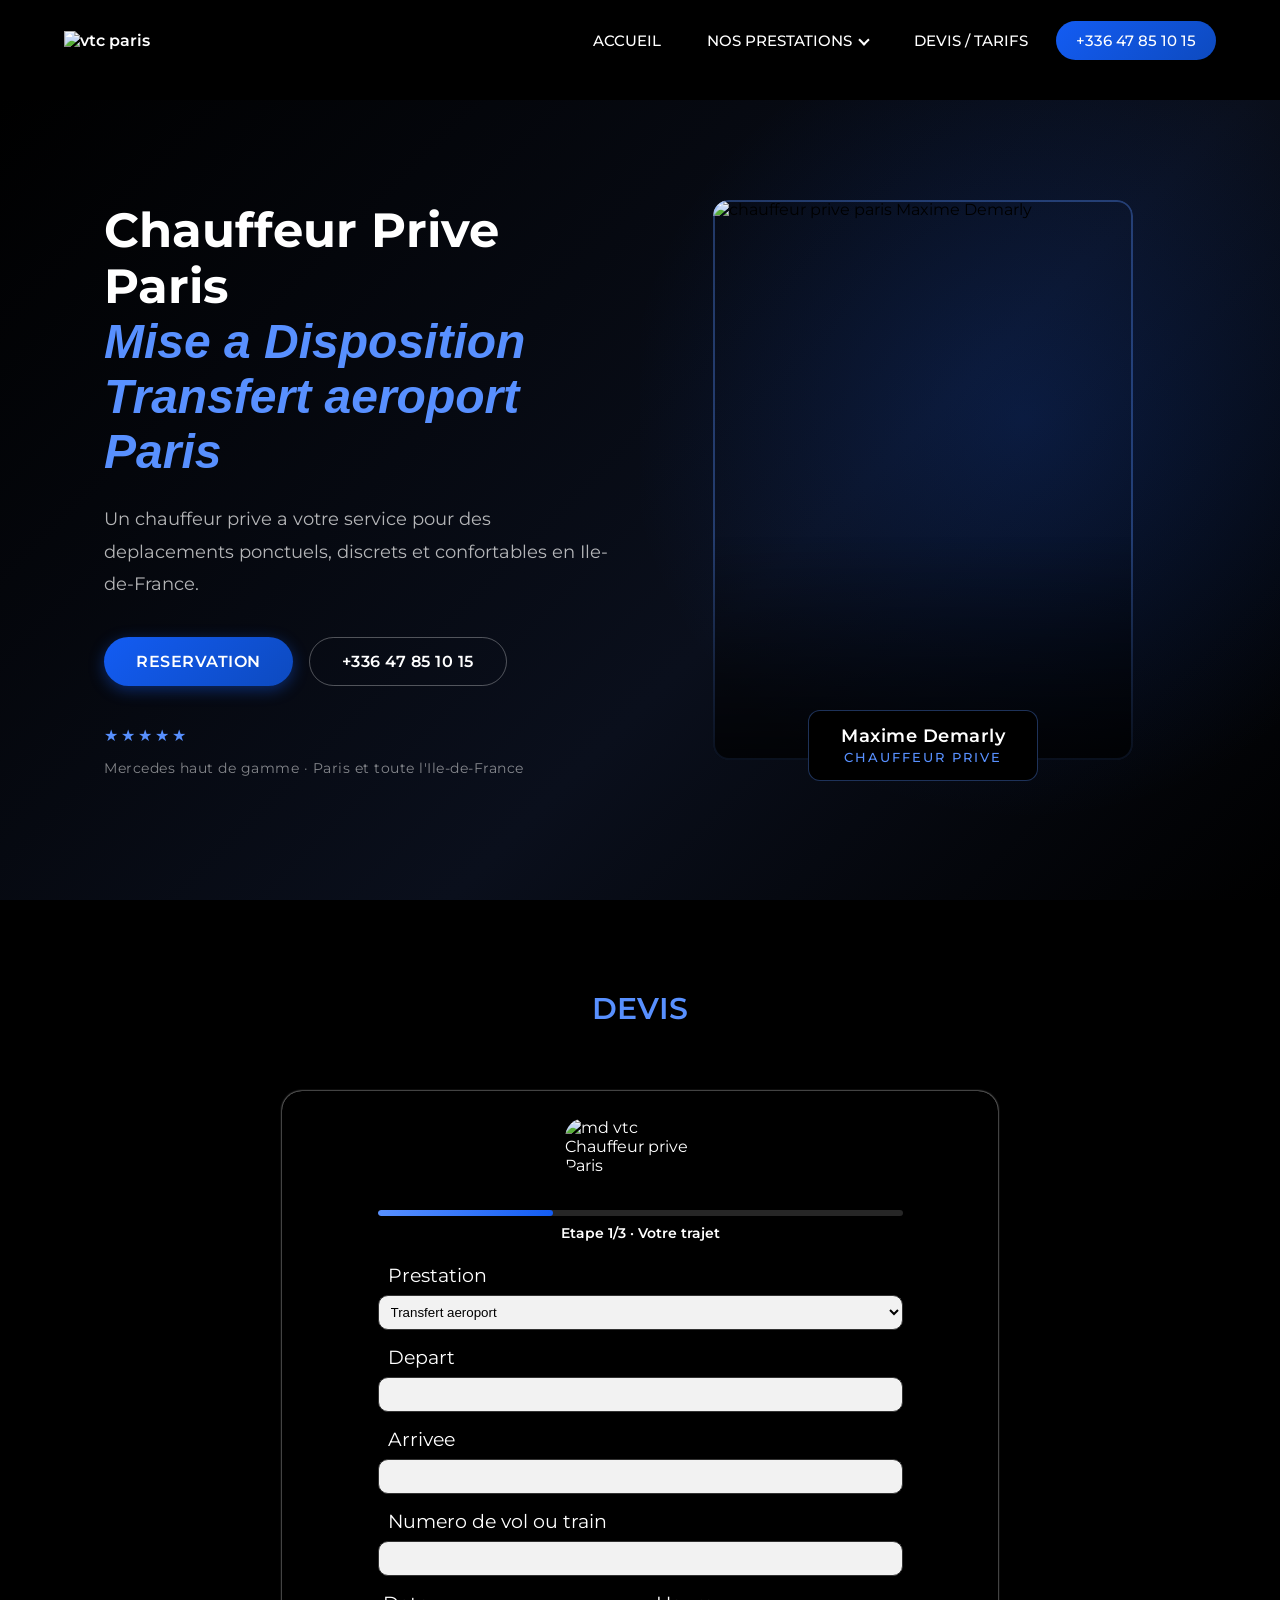
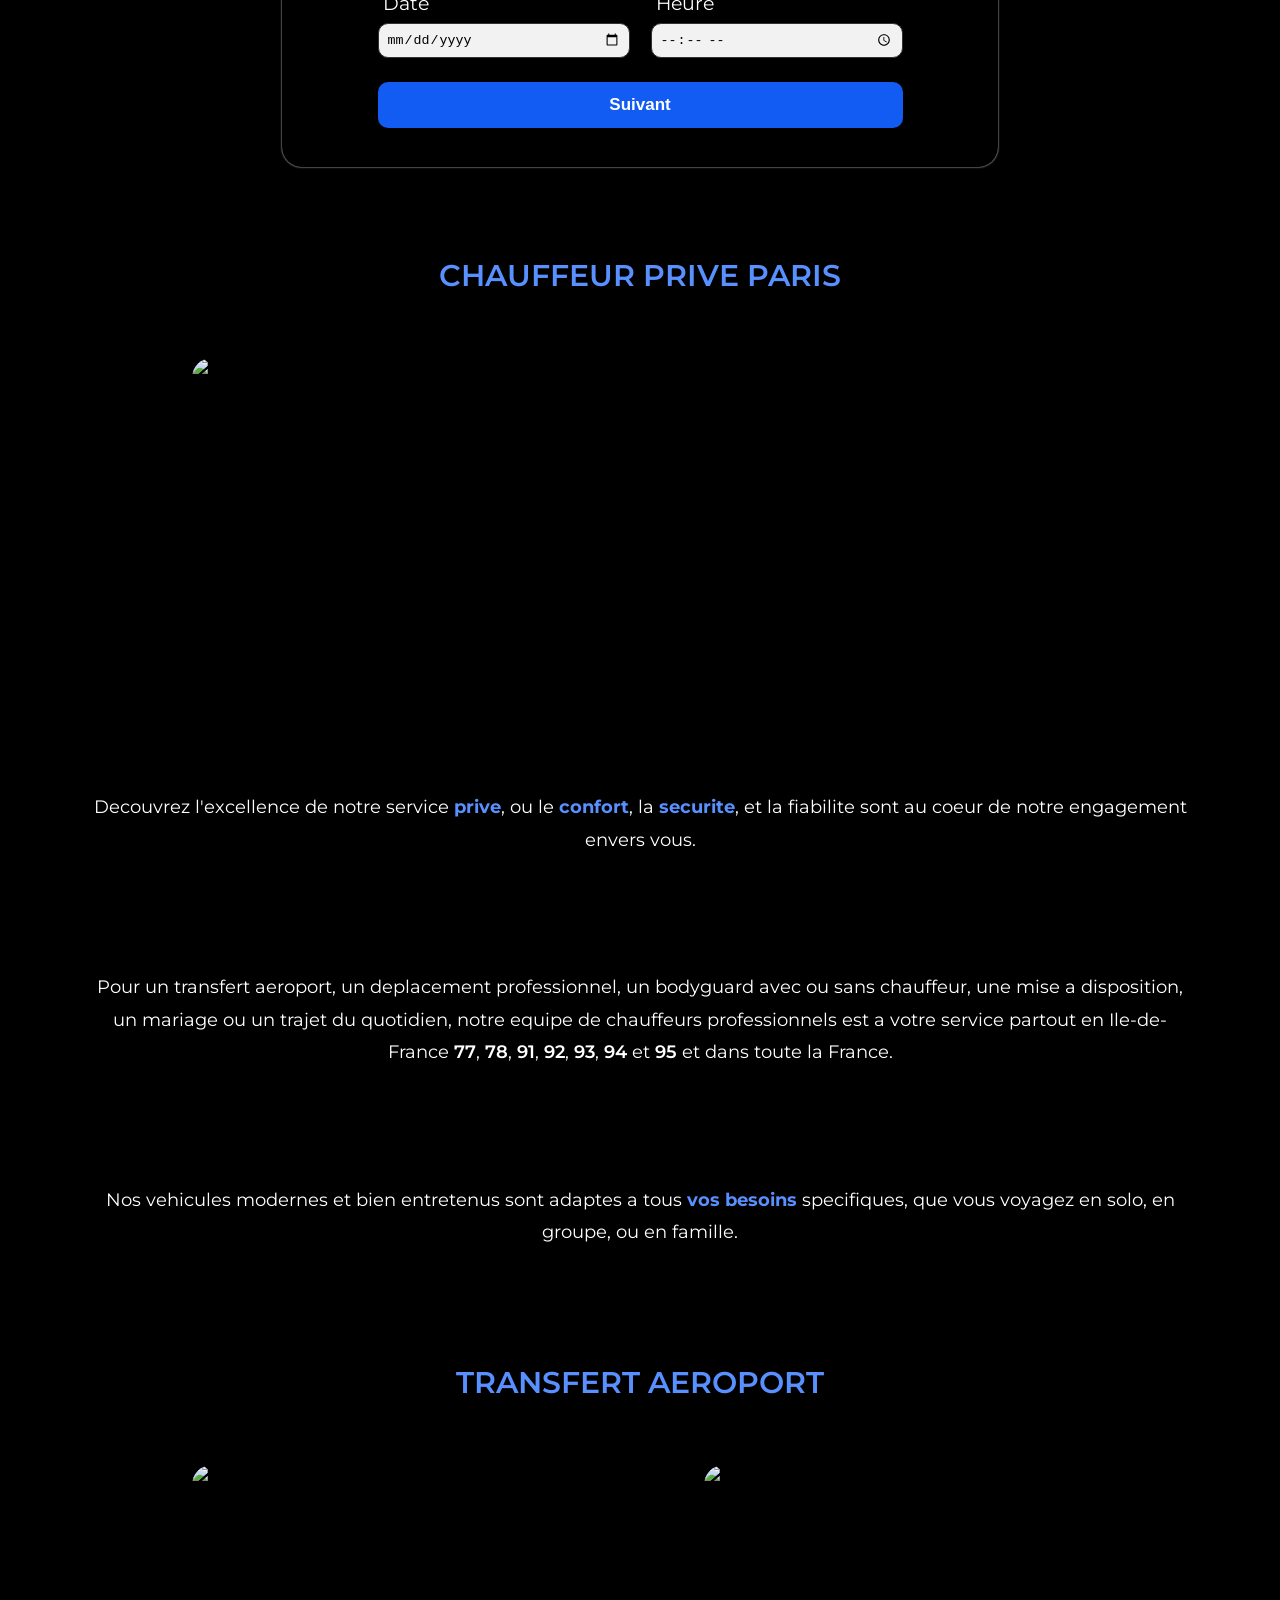
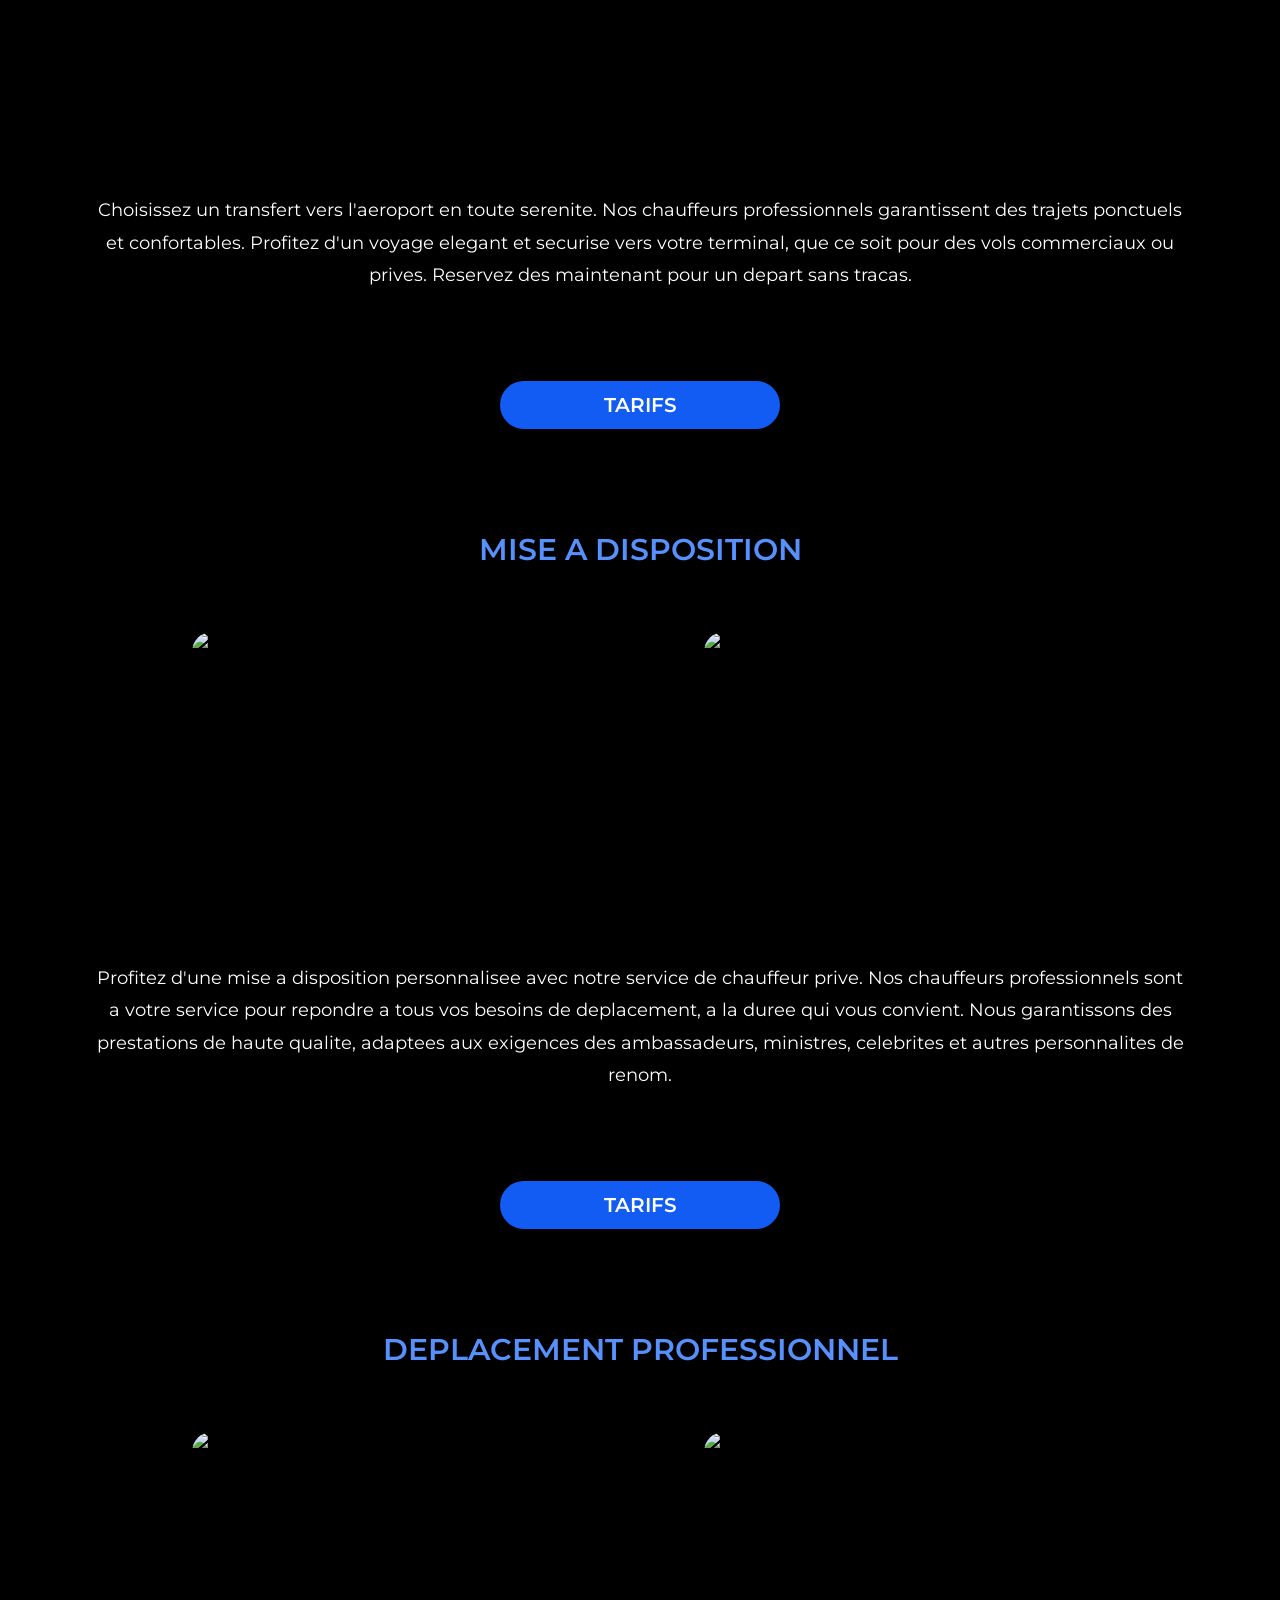
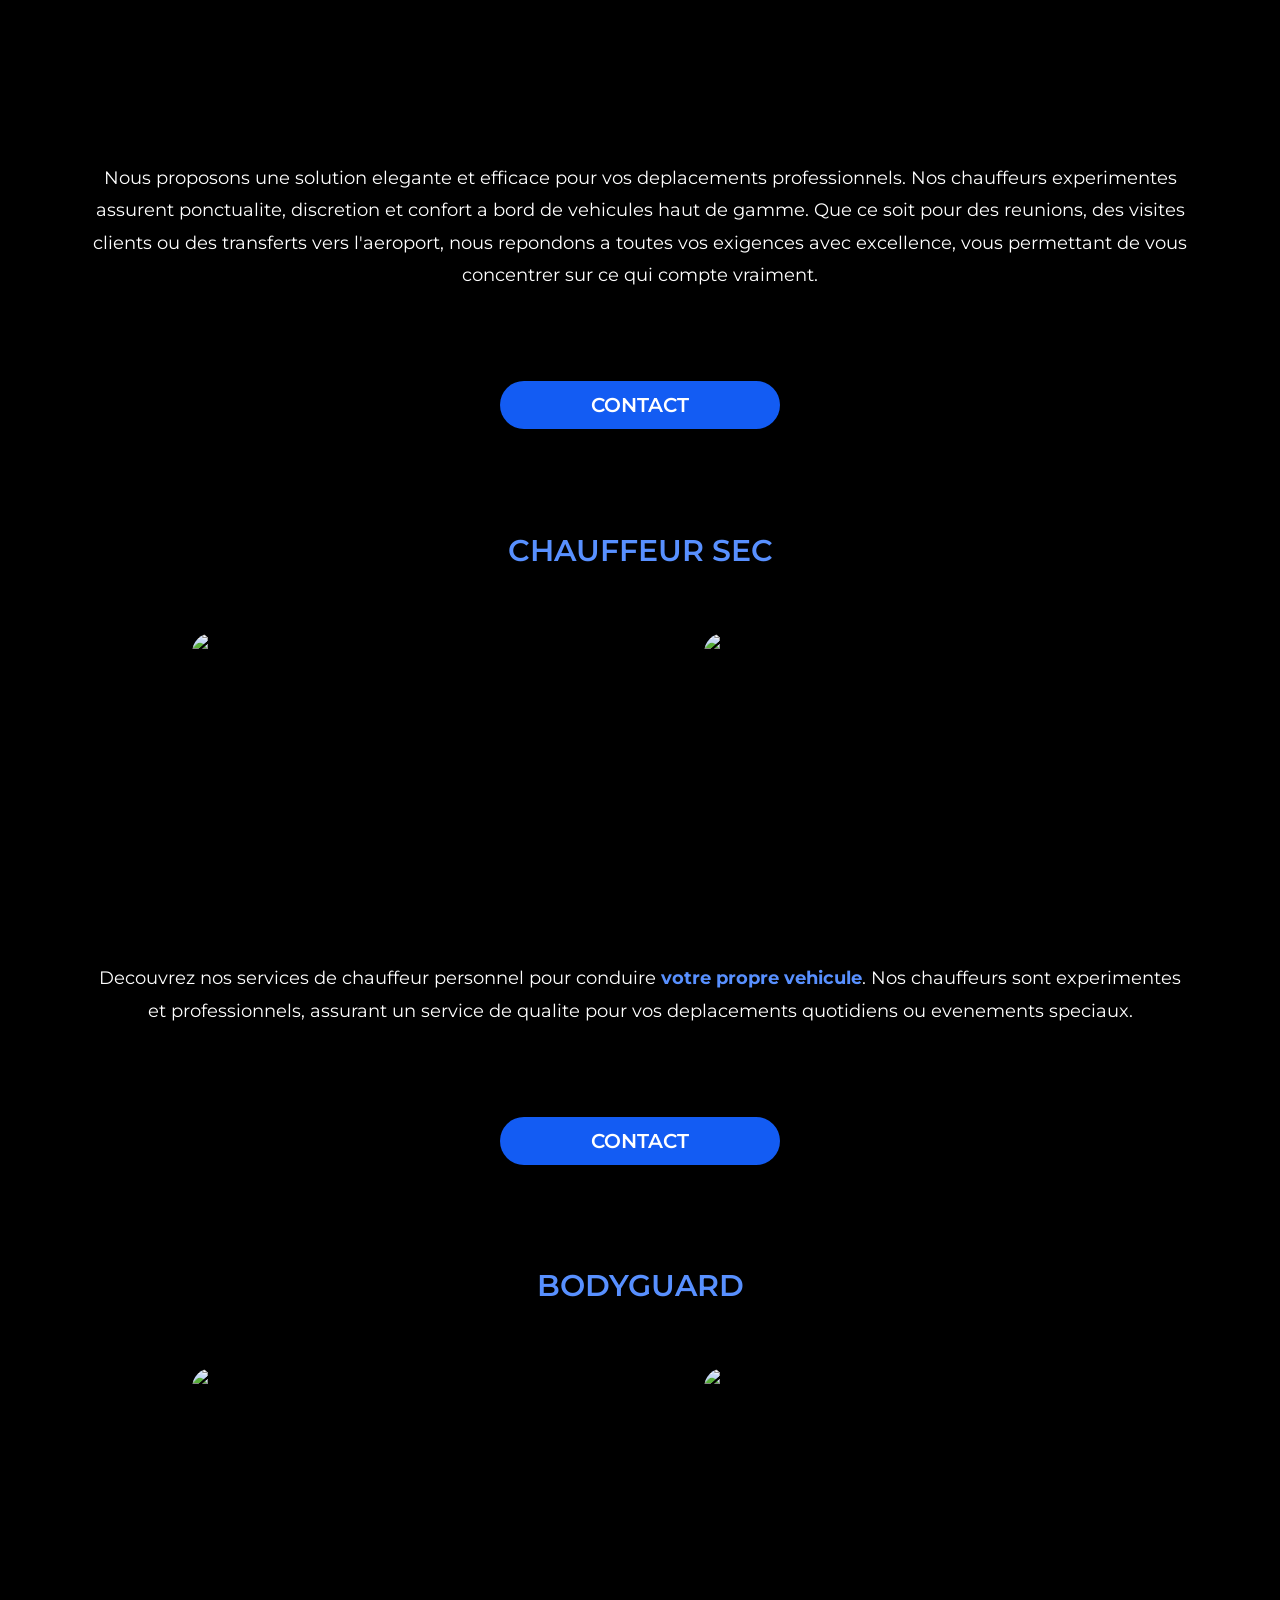
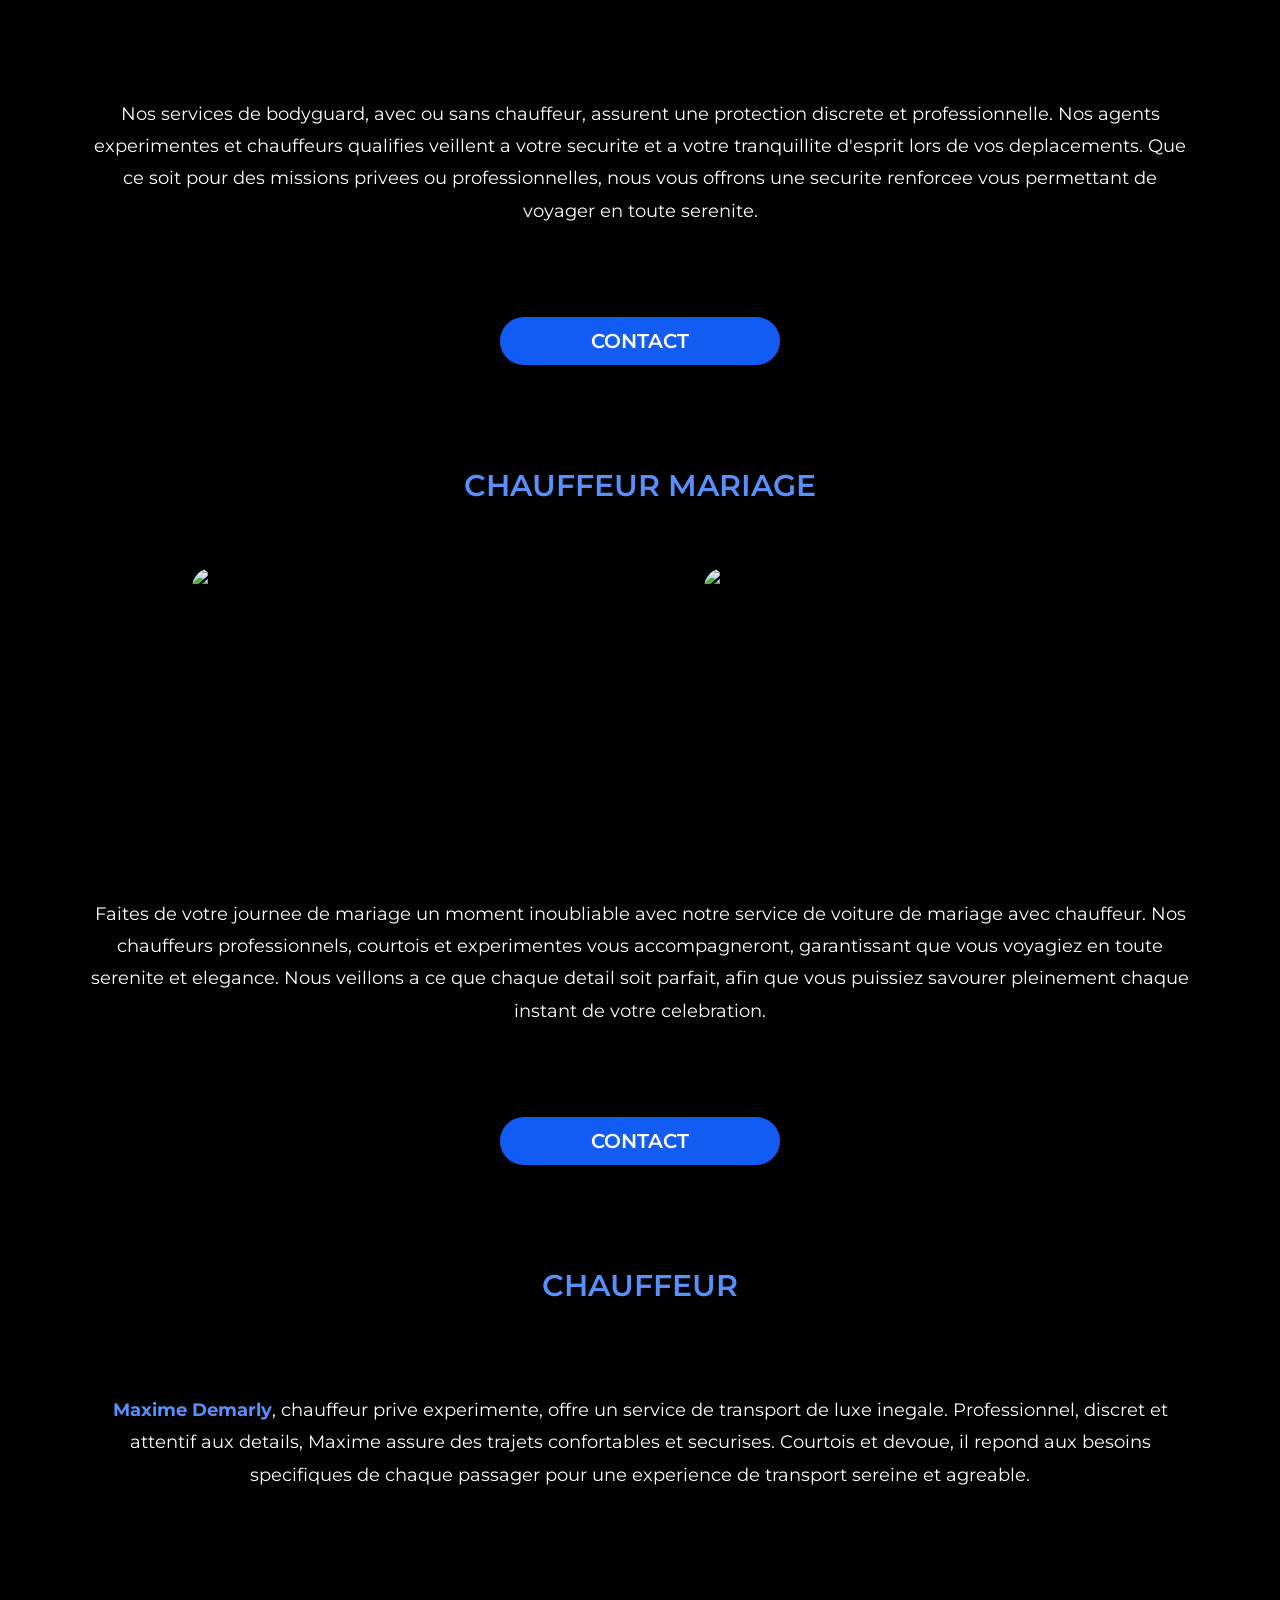
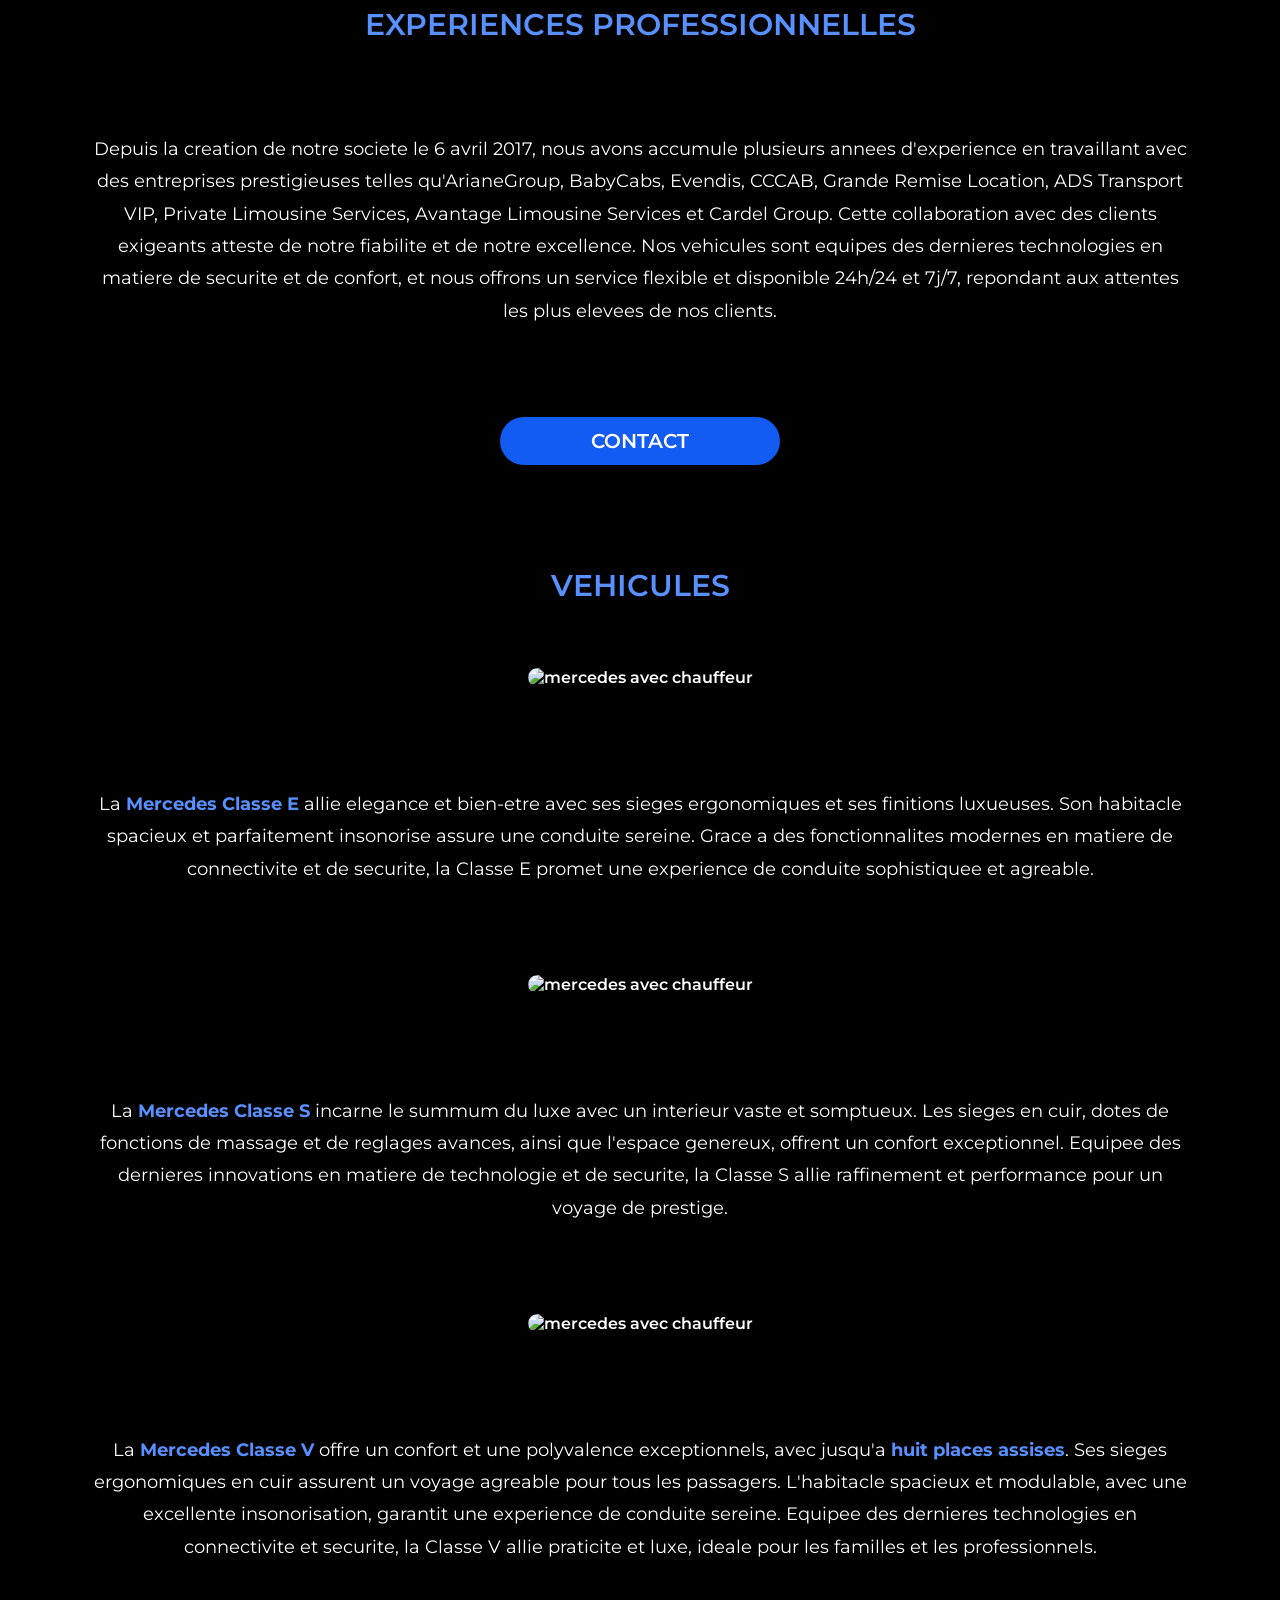
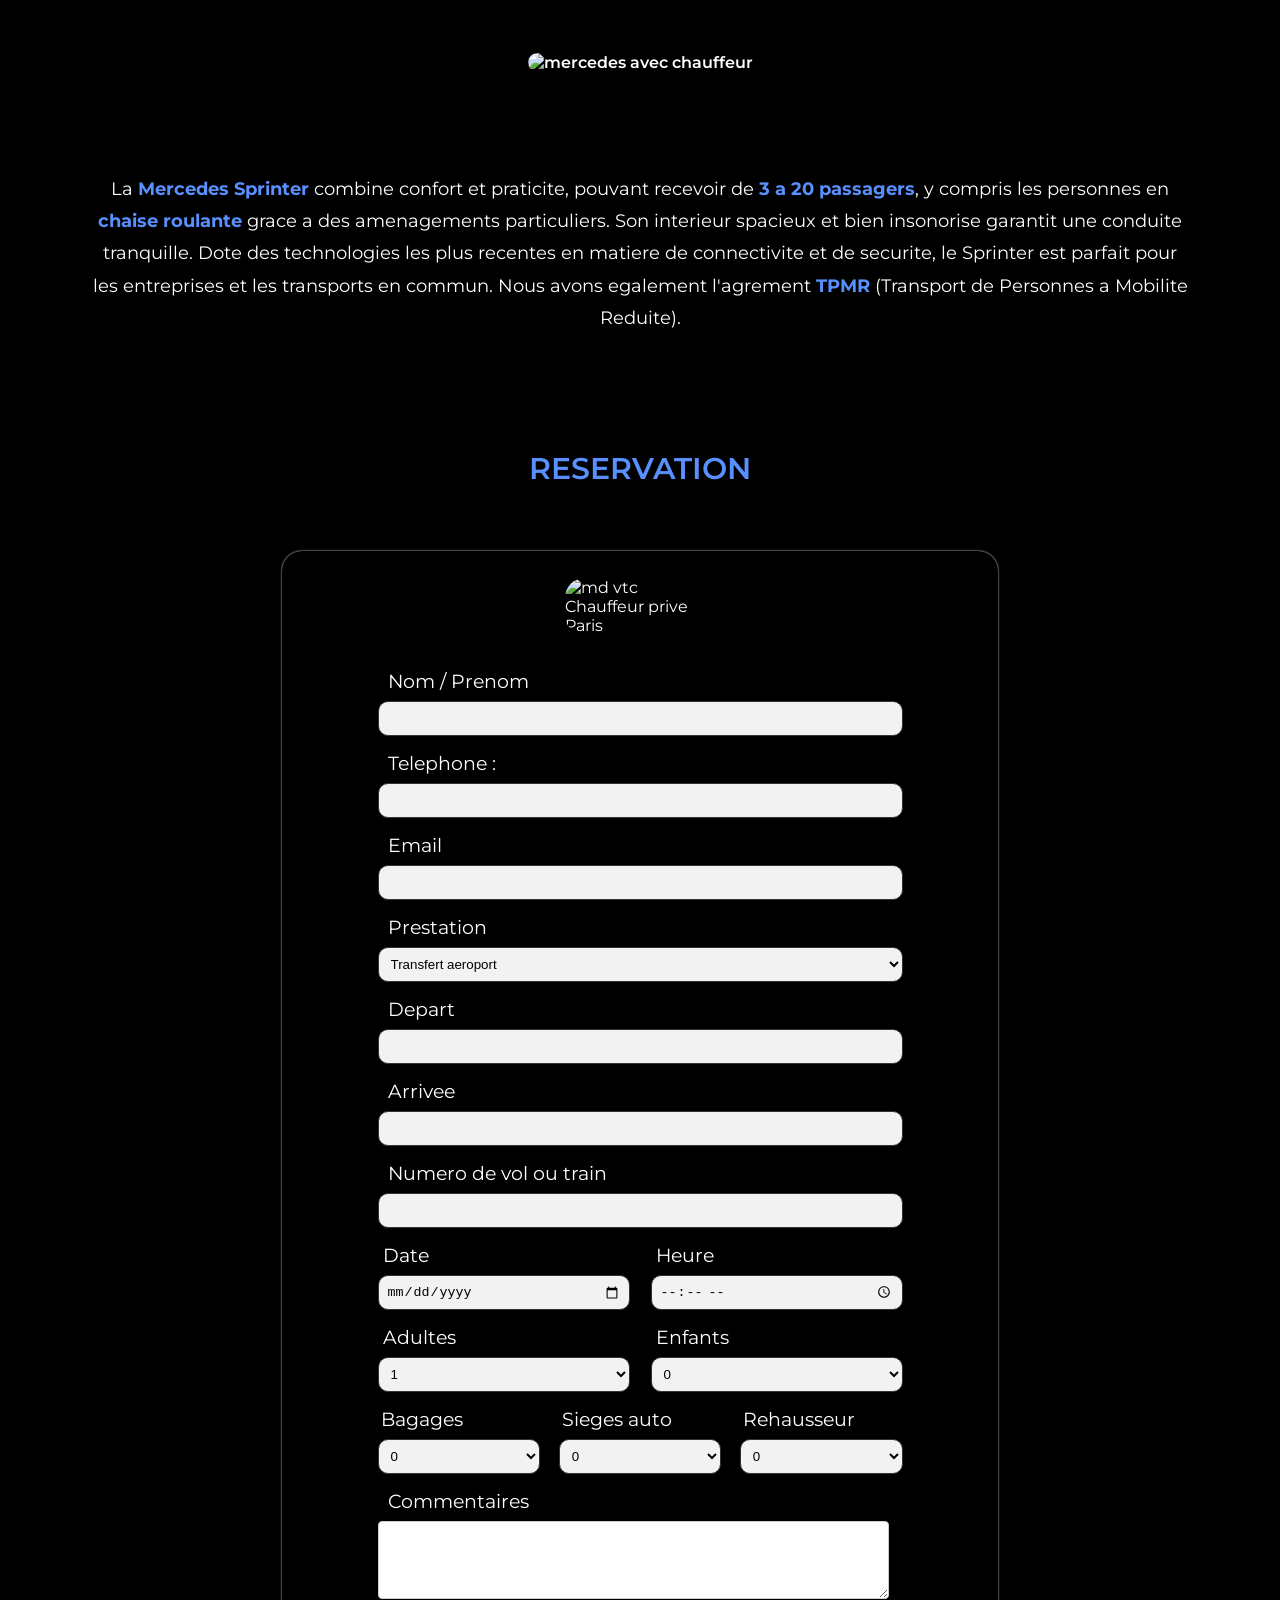
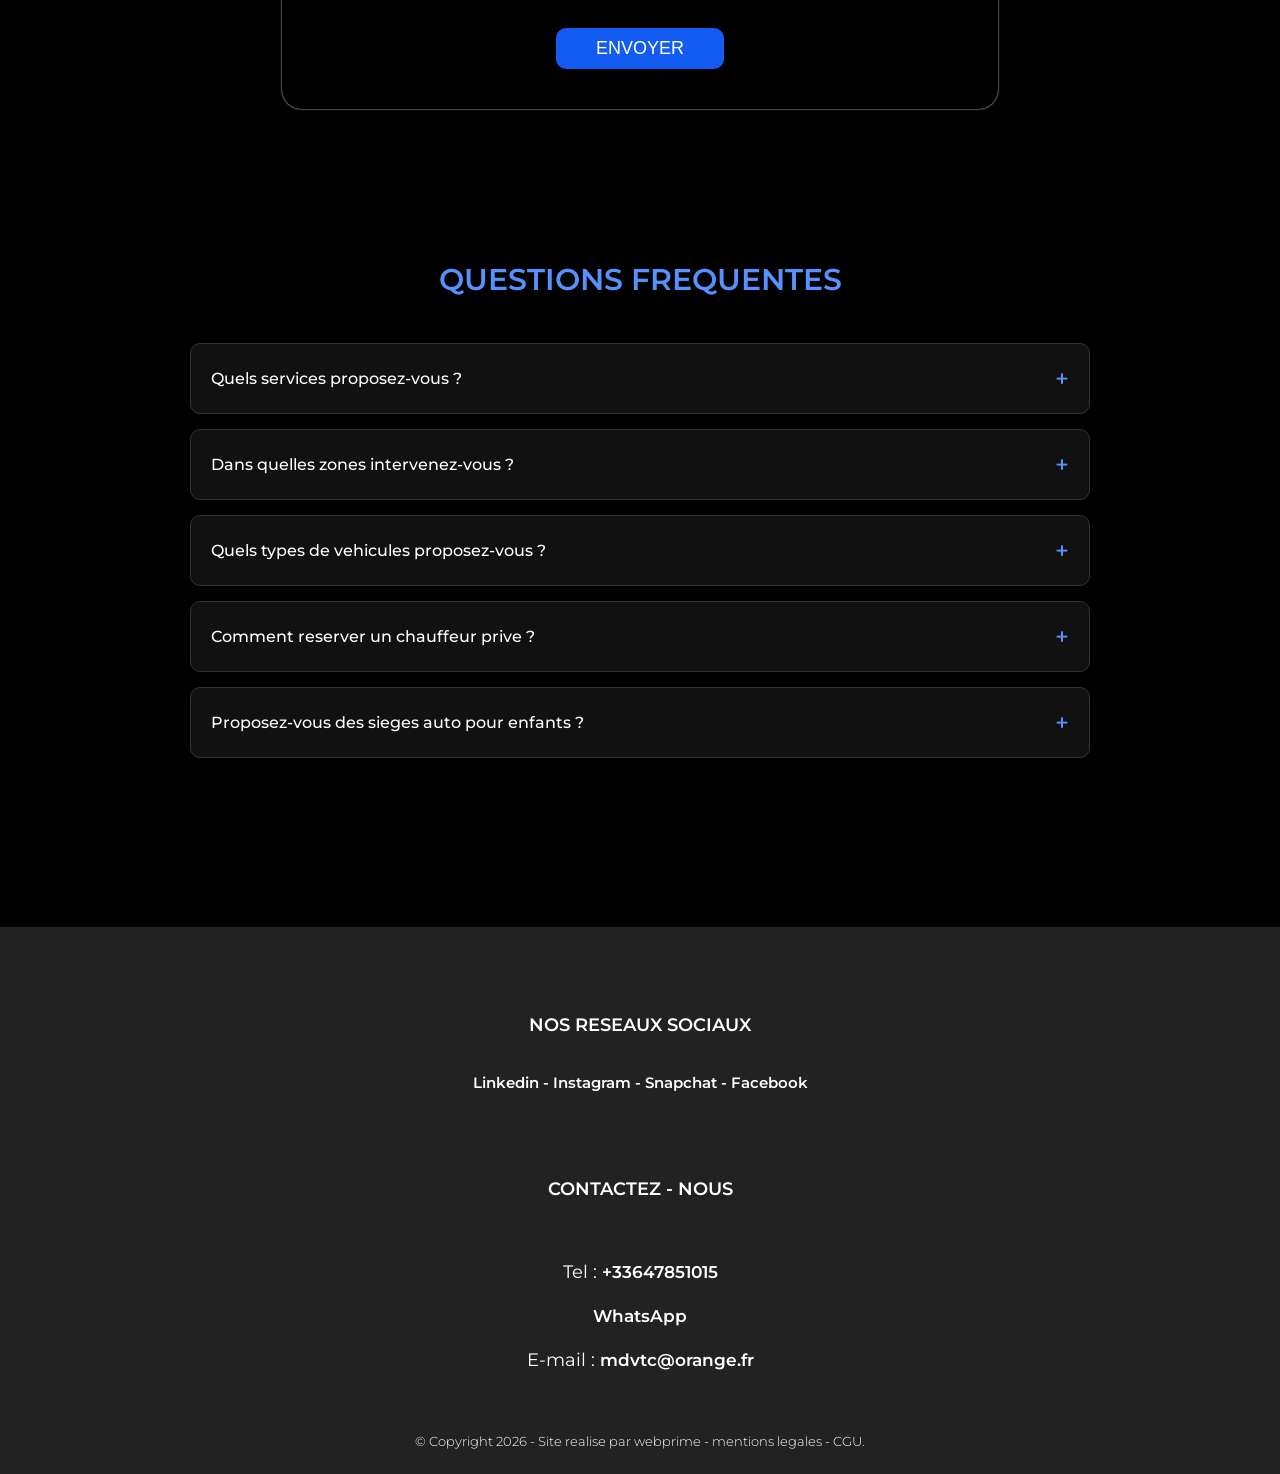
==== commit 151677ef: "Accueil : hero avec le portrait de Maxime Demarly, sitemap au 2026-09-17 Co-Authored-By: Claude Opus" ====
--- a/index.html
+++ b/index.html
@@ -181,7 +181,7 @@
     }
     </script>
     <link href="https://fonts.googleapis.com/css2?family=Montserrat:wght@400;500;700&display=swap" rel="stylesheet">
-    <link rel="preload" href="chauffeur-prive-paris.webp" as="image">
+    <link rel="preload" href="chauffeur-prive-paris-maxime-demarly.webp" as="image">
 </head>
 
 <body>
@@ -223,11 +223,39 @@
         </nav>
     </header>
     <main>
-        <div class="img-index">
-            <img src="chauffeur-prive-paris.webp" alt="chauffeur prive paris" class="background-image">
-            <h1><i>Chauffeur Prive Paris<br>Mise a Disposition<br>Transfert aeroport Paris</i></h1>
-            <a class="bouton-1" href="tarif-chauffeur-prive.html" title="chauffeur prive">RESERVATION</a>
-        </div>
+        <section class="hero">
+            <div class="hero-split">
+                <div class="hero-left">
+                    <h1>
+                        <span class="hero-line">Chauffeur Prive Paris</span>
+                        <span class="hero-line blue">Mise a Disposition</span>
+                        <span class="hero-line blue">Transfert aeroport Paris</span>
+                    </h1>
+                    <p class="hero-text">
+                        Un chauffeur prive a votre service pour des deplacements
+                        ponctuels, discrets et confortables en Ile-de-France.
+                    </p>
+                    <div class="hero-buttons">
+                        <a class="hero-btn hero-btn-blue" href="tarif-chauffeur-prive.html" title="chauffeur prive">RESERVATION</a>
+                        <a class="hero-btn hero-btn-outline" href="tel:+33647851015" title="vtc paris">+336 47 85 10 15</a>
+                    </div>
+                    <div class="hero-trust">
+                        <span class="hero-trust-stars">&#9733;&#9733;&#9733;&#9733;&#9733;</span>
+                        <span class="hero-trust-text">Mercedes haut de gamme &middot; Paris et toute l'Ile-de-France</span>
+                    </div>
+                </div>
+                <div class="hero-right">
+                    <div class="hero-portrait">
+                        <img src="chauffeur-prive-paris-maxime-demarly.webp" alt="chauffeur prive paris Maxime Demarly" title="chauffeur prive paris" width="800" height="1200" fetchpriority="high">
+                        <div class="hero-portrait-border"></div>
+                    </div>
+                    <div class="hero-portrait-badge">
+                        <span class="hero-portrait-name">Maxime Demarly</span>
+                        <span class="hero-portrait-title">Chauffeur Prive</span>
+                    </div>
+                </div>
+            </div>
+        </section>
         <h2>DEVIS</h2>
         <div class="form-container">
             <div class="image-container">
--- a/style.css
+++ b/style.css
@@ -0,0 +1,280 @@
+html{overflow-x:hidden}
+body{margin:0;padding:0;font-family:'Montserrat',sans-serif;background-color:#000;margin-top:100px;overflow-x:hidden}
+h4{font-size:20px;margin-left:4%;margin-bottom:3%;margin-right:3%}
+a{text-decoration:none;font-weight:600;color:#fff}
+.texte1 a,p{color:#fff}
+strong{color:#5890ff}
+h1,h2{text-align:center;font-weight:600}
+h1{font-size:40px;line-height:1.4;margin:5% 3%;color:#000;}
+p{font-size:18px;margin:5%;text-align:center;background-color:#000;padding:2%}
+.texte1,.p-slide{line-height:1.8}
+h2{color:#5890ff;margin:7% 3% 5%;font-size:30px;}
+h3{text-align:center;font-weight:350;color:#fff;font-size:17px;margin-top:3%}
+.navbar{display:flex;justify-content:space-between;align-items:center;position:fixed;top:0;left:0;right:0;z-index:1000;height:80px;padding:0 5%;background:linear-gradient(180deg,rgba(0,0,0,0.95) 0%,rgba(0,0,0,0.85) 100%);backdrop-filter:blur(10px);-webkit-backdrop-filter:blur(10px)}
+.logo{height:60px;width:auto;transition:transform 0.3s ease}
+.logo:hover{transform:scale(1.05)}
+.nav-toggle,.dropdown-toggle{display:none}
+.nav-burger{display:none;position:relative;width:28px;height:20px;cursor:pointer;z-index:1001}
+.nav-burger span{display:block;position:absolute;left:0;width:100%;height:3px;background:#fff;border-radius:3px;transition:all 0.3s ease}
+.nav-burger span:nth-child(1){top:0}
+.nav-burger span:nth-child(2){top:50%;transform:translateY(-50%)}
+.nav-burger span:nth-child(3){bottom:0}
+.nav-menu{display:flex;align-items:center;gap:10px;list-style:none;margin:0;padding:0}
+.nav-item{position:relative}
+.nav-item a,.dropdown-label{color:#fff;text-decoration:none;font-size:0.95rem;font-weight:500;padding:10px 18px;border-radius:8px;transition:all 0.3s ease;cursor:pointer;display:block}
+.nav-item a:hover,.dropdown-label:hover{background:rgba(19,92,243,0.15);color:#5890ff}
+.nav-cta a{background:linear-gradient(135deg,#135cf3 0%,#0d4abf 100%);color:#fff !important;border-radius:25px;padding:10px 20px}
+.nav-cta a:hover{background:linear-gradient(135deg,#0d4abf 0%,#093a8a 100%);transform:translateY(-2px);box-shadow:0 4px 15px rgba(19,92,243,0.4)}
+.has-dropdown{position:relative}
+.dropdown-label{display:flex;align-items:center;gap:8px}
+.arrow{border:solid #fff;border-width:0 2px 2px 0;padding:3px;transform:rotate(45deg);transition:transform 0.3s ease}
+.dropdown-toggle:checked~.dropdown-label .arrow{transform:rotate(-135deg)}
+.dropdown{position:absolute;top:100%;left:0;min-width:220px;background:rgba(0,0,0,0.95);backdrop-filter:blur(10px);border-radius:12px;padding:10px 0;list-style:none;opacity:0;visibility:hidden;transform:translateY(10px);transition:all 0.3s ease;box-shadow:0 10px 40px rgba(0,0,0,0.3);border:1px solid rgba(255,255,255,0.1)}
+.has-dropdown:hover .dropdown{opacity:1;visibility:visible;transform:translateY(5px)}
+.dropdown li a{padding:12px 20px;font-size:0.9rem;font-weight:400;border-radius:0}
+.dropdown li a:hover{background:rgba(19,92,243,0.2);padding-left:25px}
+.img-index{position:relative;text-align:center;display:flex;flex-direction:column;align-items:center;justify-content:center;margin-left:auto;margin-right:auto;height:clamp(450px, 55vh, 650px);width:92%;max-width:1400px;border-radius:25px;overflow:hidden;box-shadow:0 10px 40px rgba(19,92,243,0.15)}
+.background-image{position:absolute;top:0;left:0;width:100%;height:100%;object-fit:cover;z-index:-1;filter:brightness(0.85)}
+.img-index::after{content:'';position:absolute;top:0;left:0;width:100%;height:100%;background:linear-gradient(180deg,rgba(0,0,0,0.1) 0%,rgba(0,0,0,0.4) 100%);z-index:0}
+.img-index h1{background:transparent;color:#fff;width:auto;max-width:90%;padding:20px 30px;margin-top:auto;z-index:1;font-size:clamp(28px,4vw,44px);font-weight:700;letter-spacing:-0.5px;text-shadow:0 2px 20px rgba(0,0,0,0.6),0 4px 40px rgba(0,0,0,0.4)}
+.img-index h1 i{font-style:normal}
+.bouton-1{z-index:1;background:linear-gradient(135deg,#135cf3 0%,#0d4abf 100%);color:#fff;padding:14px 35px;border-radius:30px;text-decoration:none;margin-top:20px;margin-bottom:8%;transition:all 0.3s ease;font-size:16px;font-weight:600;letter-spacing:0.5px;box-shadow:0 4px 15px rgba(19,92,243,0.4)}
+.bouton-1:hover{background:linear-gradient(135deg,#0d4abf 0%,#093a8a 100%);transform:translateY(-2px);box-shadow:0 6px 20px rgba(19,92,243,0.5)}
+.form-container{display:flex;flex-direction:column;align-items:center;padding:8px;padding-top:20px;margin:0;margin-top:3%;margin-left:auto;margin-right:auto;width:clamp(400px, 55%, 700px);box-shadow:0 0 2px #fff;color:#fff;background-color:#000;z-index:1;border-radius:20px}
+.form-container h2{color:#fff}
+form{width:75%}
+.form-container label{display:block;margin-bottom:8px;font-size:19px;margin-left:2%;text-align:left;color:#fff}
+textarea{width:94%;padding:8px;margin-bottom:15px;border:1px solid #ccc;border-radius:4px}
+.form-container input,.form-container select{width:100%;height:35px;padding:8px;margin-bottom:16px;box-sizing:border-box;border-radius:10px;border:1px solid #333;background-color:#f2f2f2;color:#000}
+.form-container button{display:flex;justify-content:center;background-color:#135cf3;color:#ffff;padding:10px 40px;font-size:18px;margin:2% auto 6%;border:none;border-radius:10px;cursor:pointer;transition:background-color 0.3s ease}
+.form-container button:hover{background-color:#0d4abf}
+#passengers{font-size:15px}
+.image-container{display:flex;justify-content:center;align-items:center;padding:1%;margin-left:auto;margin-right:auto;margin-bottom:4%;border-radius:20px}
+.image-container img{width:clamp(150px, 30%, 250px);height:auto;border-radius:20px}
+.inline-container{display:flex;justify-content:space-between;flex-wrap:wrap;gap:10px;width:100%}
+.inline-item{display:flex;flex-direction:column;width:48%}
+.inline-container:has(.inline-item:nth-child(3)) .inline-item{width:31%}
+.service-prive img{width:70%;height:280px;margin-bottom:5%;object-fit:cover;border-radius:20px}
+.service-prive{margin-top:5%;margin-bottom:5%;display:flex;justify-content:center}
+.services-pc{display:flex;justify-content:center;margin-top:5%;margin-bottom:5%;gap:10%}
+.services-pc img{width:30%;height:240px;border-radius:20px;object-fit:cover}
+.gaga{display:flex;justify-content:center;align-items:center;width:100%;gap:2%;margin-top:2%}
+.gaga img{width:30%;height:300px;object-fit:cover;border-radius:20px}
+.img-presta{margin-bottom:10%;width:85%;display:block;margin-left:auto;margin-right:auto}
+.nos-vehicules-pc{display:flex;justify-content:center;width:clamp(500px, 70%, 900px);margin-left:auto;margin-right:auto;gap:5%}
+.nos-vehicules-pc img{width:100%;margin-top:0;margin-bottom:5%;border-radius:20px;object-fit:cover}
+.bouton-3{display:flex;justify-content:center;align-items:center;background-color:#135cf3;color:#fff;font-size:20px;padding:12px 40px;margin:2% auto 8%;text-decoration:none;border-radius:25px;width:fit-content;min-width:200px;transition:background-color 0.3s ease}
+.bouton-3:hover{background-color:#0d4abf}
+#contactez-nous{margin-top:10%;padding:2%;background-color:#222}
+#contactez-nous h4{text-align:center;margin:5% 3% 3%;color:#fff;font-weight:600;font-size:18px}
+#contactez-nous p{color:#fff;background-color:#222}
+.lien a{color:#fff;font-size:17px}
+.lien{margin-bottom:3%;margin-top:1%}
+.lien-wp a,.lien-wp p,.lien-wp h5{color:#fff;font-size:13px;text-align:center;font-weight:300;margin:0}
+.reseau-md{text-align:center;margin-bottom:7%}
+.reseau-md a{font-size:15px;color:#fff}
+.p-slide p{font-size:16px;text-align:left;background-color:#222;width:30%;margin-left:auto;margin-right:auto;word-spacing:1px;padding-left:5%}
+.p-slide img{display:flex;justify-content:center;width:50%;margin:7% auto}
+.avantages-taxi-mob,.whats-icon,.nos-vehicules,.presta1-mob,.services-mob,.photo-id{display:none}
+
+.hp-wrap {
+    position: absolute !important;
+    left: -9999px !important;
+    top: -9999px !important;
+    height: 0;
+    width: 0;
+    overflow: hidden;
+    opacity: 0;
+    pointer-events: none;
+}
+
+@media screen and (min-width:1400px) {
+.img-index{max-width:1600px}
+.form-container{width:clamp(500px, 45%, 650px)}
+.services-pc img{width:25%;height:280px}
+.services-pc{gap:8%}
+.nos-vehicules-pc{width:clamp(600px, 60%, 800px)}
+p{max-width:1200px;margin-left:auto;margin-right:auto}
+.texte1 p{font-size:19px}
+}
+
+@media screen and (min-width:768px) and (max-width:1024px) {
+body{margin-top:90px}
+h1{font-size:32px}
+h2{font-size:26px;margin:5% 3% 4%}
+.navbar{height:70px}
+.nav-menu{position:absolute;top:70px}
+.logo{max-height:70px;min-height:70px;margin-left:5%}
+.img-index{height:clamp(350px, 45vh, 500px);width:95%;border-radius:20px}
+.img-index h1{max-width:92%;padding:15px 25px;font-size:clamp(22px,3.5vw,28px)}
+.form-container{width:75%}
+form{width:80%}
+.service-prive img{width:85%;height:220px}
+.services-pc{gap:5%}
+.services-pc img{width:40%;height:200px}
+.nos-vehicules-pc{width:85%}
+.bouton-3{padding:10px 30px;font-size:18px}
+.p-slide p{width:60%}
+.p-slide img{width:55%}
+.gaga img{height:200px}
+.image-container img{width:35%}
+}
+
+@media screen and (max-width:767.98px) {
+body{margin-top:70px}
+h1,h2{text-align:center;font-weight:500}
+h1{font-size:25px;margin-bottom:5%;margin-top:5%}
+h2{margin:15% 4% 7%;font-size:23px}
+h3{font-size:18px}
+h4{font-size:19px;margin-left:3%;margin-bottom:5%;margin-right:3%}
+p{font-size:19px;margin:5%;text-align:center;padding:2%;word-spacing:4px}
+.texte1,.p-slide,p{line-height:1.5}
+.navbar{height:70px;padding:0 15px}
+.logo{height:50px}
+.nav-burger{display:flex}
+.nav-menu{position:fixed;top:70px;left:0;right:0;flex-direction:column;align-items:stretch;background:rgba(0,0,0,0.98);padding:0 20px;gap:0;max-height:0;overflow:hidden;transition:max-height 0.4s ease,padding 0.4s ease}
+.nav-toggle:checked~.nav-menu{max-height:100vh;padding:20px}
+.nav-toggle:checked~.nav-burger span:nth-child(1){top:50%;transform:translateY(-50%) rotate(45deg)}
+.nav-toggle:checked~.nav-burger span:nth-child(2){opacity:0}
+.nav-toggle:checked~.nav-burger span:nth-child(3){bottom:auto;top:50%;transform:translateY(-50%) rotate(-45deg)}
+.nav-item{width:100%;border-bottom:1px solid rgba(255,255,255,0.1)}
+.nav-item a,.dropdown-label{padding:15px 10px;font-size:1rem;border-radius:0}
+.nav-cta{border-bottom:none;margin-top:10px;display:flex;justify-content:center}
+.nav-cta a{display:inline-block;width:auto;text-align:center;border-radius:25px;padding:10px 20px}
+.has-dropdown:hover .dropdown{opacity:1;visibility:visible;transform:none;max-height:0;padding:0}
+.dropdown{position:static;opacity:1;visibility:visible;transform:none;max-height:0;overflow:hidden;padding:0;background:rgba(255,255,255,0.05);border:none;box-shadow:none;border-radius:8px;margin-top:5px}
+.dropdown-toggle:checked~.dropdown{max-height:500px;padding:10px 0}
+.dropdown li a{padding:12px 20px;font-size:0.9rem;color:#ccc}
+.dropdown li a:hover{padding-left:25px;color:#fff}
+.img-index{width:95%;height:clamp(300px,40vh,380px);border-radius:15px}
+.img-index h1{max-width:95%;padding:12px 18px;font-size:clamp(18px,5vw,24px)}
+.bouton-1{padding:10px 25px;font-size:14px;margin-bottom:12%}
+.form-container{width:85%;padding:20px 0;margin:10% auto -5%}
+form{width:85%}
+.inline-container:has(.inline-item:nth-child(3)){flex-direction:column;gap:0}
+.inline-container:has(.inline-item:nth-child(3)) .inline-item{width:100%}
+.image-container{margin-bottom:12%}
+.image-container img{width:45%}
+.service-prive img{width:100%;height:180px}
+.services-mob{display:flex;justify-content:center;align-items:center;flex-direction:column;margin:5% 0}
+.services-mob img{width:80%;height:190px;margin:3% 0;border-radius:20px;object-fit:cover}
+.presta1-mob{display:block}
+.presta1-mob img{margin-bottom:10%;width:85%;display:block;margin:0 auto 10%}
+.avantages-taxi-mob{display:block}
+.nos-vehicules{display:flex;justify-content:center;width:80%;margin:0 auto}
+.nos-vehicules img{width:100%;border-radius:20px}
+.vehi-index{margin-bottom:15%}
+.bouton-3{padding:10px 25px;font-size:16px;margin:7% auto 10%}
+.p-slide p{font-size:14px;width:80%}
+.p-slide img{width:60%}
+#contactez-nous{padding:4% 0;margin-top:20%}
+#contactez-nous h4{margin:10% 0 5%}
+#contactez-nous p{text-align:center;margin:0 0 3%;font-size:17px}
+.lien-wp{margin-bottom:0}
+.lien-wp a,.lien-wp h5{margin-top:5%;margin-bottom:0}
+.reseau-md{margin-bottom:13%}
+.whats-icon{display:flex;position:fixed;right:4%;bottom:3%}
+.whats-icon img{width:60px;height:61px;border-radius:20px}
+.avantages-taxi,.nos-vehicules-pc,.presta1,.presta2,.services-pc{display:none}
+}
+
+.faq-section{width:90%;max-width:900px;margin:5% auto;padding:2%}
+.faq-section h2{color:#5890ff;text-align:center;margin-bottom:5%}
+.faq-item{background-color:#111;border:1px solid #333;border-radius:10px;margin-bottom:15px;overflow:hidden}
+.faq-item input[type="checkbox"]{display:none}
+.faq-item label{display:flex;justify-content:space-between;align-items:center;padding:20px;cursor:pointer;color:#fff;font-size:16px;font-weight:500;transition:background-color 0.3s}
+.faq-item label:hover{background-color:#222}
+.faq-item label::after{content:'+';font-size:24px;color:#5890ff;transition:transform 0.3s}
+.faq-item input[type="checkbox"]:checked + label::after{transform:rotate(45deg)}
+.faq-item input[type="checkbox"]:checked + label{background-color:#222}
+.faq-answer{max-height:0;overflow:hidden;transition:max-height 0.4s ease-out,padding 0.4s ease-out;background-color:#1a1a1a}
+.faq-item input[type="checkbox"]:checked ~ .faq-answer{max-height:500px;padding:20px}
+.faq-answer p{margin:0;color:#ccc;font-size:15px;line-height:1.7;text-align:left;background-color:transparent;padding:0}
+@media screen and (max-width:767.98px){
+.faq-section{width:95%;padding:3%}
+.faq-item label{font-size:14px;padding:15px}
+.faq-answer p{font-size:14px}
+}
+.bottom-nav{display:none;position:fixed;bottom:10px;left:10px;right:10px;box-sizing:border-box;justify-content:space-around;align-items:center;background:#1a1a1a;border-radius:22px;box-shadow:0 -4px 20px rgba(0,0,0,.5),0 0 30px rgba(0,0,0,.4);z-index:1000;padding:6px 0}
+.bottom-nav-item{display:flex;flex-direction:column;align-items:center;justify-content:center;flex:1;min-width:0;padding:4px 1px;text-decoration:none;color:#fff;transition:transform .3s ease}
+.bottom-nav-item:hover,.bottom-nav-item:active{transform:translateY(-2px)}
+.bottom-nav-icon{display:flex;align-items:center;justify-content:center;width:40px;height:40px;margin-bottom:3px;background:#fff;border-radius:50%;box-shadow:0 4px 12px rgba(0,0,0,.35);transition:transform .3s ease}
+.bottom-nav-item:hover .bottom-nav-icon{transform:scale(1.08)}
+.bottom-nav-icon svg{width:20px;height:20px;stroke:#135cf3;fill:none;stroke-width:2;stroke-linecap:round;stroke-linejoin:round}
+.bottom-nav-label{font-size:.56rem;font-weight:600;text-transform:uppercase;letter-spacing:.02em;color:#fff}
+.bottom-nav-call .bottom-nav-icon{background:#135cf3}
+.bottom-nav-call .bottom-nav-icon svg{stroke:none;fill:#fff}
+.bottom-nav-whatsapp .bottom-nav-icon{background:#25D366}
+.bottom-nav-whatsapp .bottom-nav-icon svg{stroke:none;fill:#fff}
+@media screen and (max-width:767.98px){
+.bottom-nav{display:flex}
+.whats-icon{display:none}
+#contactez-nous{padding-bottom:100px}
+}
+.form-progress{width:100%;margin:0 0 22px}
+.form-progress-bar{height:6px;background:rgba(255,255,255,.15);border-radius:10px;overflow:hidden}
+.form-progress-bar span{display:block;height:100%;width:33.33%;background:linear-gradient(90deg,#5890ff,#135cf3);border-radius:10px;transition:width .35s ease}
+.form-progress-label{margin-top:8px;font-size:14px;color:#fff;font-weight:600;text-align:center}
+.form-step{width:100%}
+.form-step[hidden]{display:none}
+.form-nav{display:flex;gap:12px;width:100%;margin:8px 0 6%}
+.form-nav button{flex:1;margin:0;padding:13px 20px;font-size:17px;font-weight:600;border:none;border-radius:10px;cursor:pointer;align-items:center;transition:all .3s ease}
+.form-nav .form-prev{display:none;background:transparent;border:1px solid #135cf3;color:#fff}
+.form-nav .form-next{display:none;background:#135cf3;color:#fff}
+.form-nav .form-submit{display:inline-flex;justify-content:center;align-items:center;background:#135cf3;color:#fff}
+.form-nav .form-prev:hover{background:rgba(19,92,243,.15)}
+.form-nav .form-next:hover,.form-nav .form-submit:hover{background:#0d4abf}
+/* Hero accueil : texte a gauche, portrait du chauffeur a droite */
+.hero{position:relative;overflow:hidden;background:linear-gradient(135deg,#000 0%,#0a0f1c 60%,#000 100%)}
+.hero::before{content:'';position:absolute;top:-20%;right:-10%;width:60%;height:120%;background:radial-gradient(circle,rgba(19,92,243,0.18) 0%,transparent 65%);pointer-events:none}
+.hero-split{position:relative;z-index:2;display:grid;grid-template-columns:1fr 1fr;align-items:center;gap:60px;max-width:1200px;margin:0 auto;padding:40px 5% 60px;min-height:calc(100vh - 100px);box-sizing:border-box}
+.hero-left{animation:heroFadeUp 0.8s ease both}
+.hero h1{font-size:clamp(28px,4vw,48px);font-weight:700;color:#fff;line-height:1.15;text-align:left;margin:0 0 24px}
+.hero-line{display:block}
+.hero-line.blue{color:#5890ff;font-style:italic}
+.hero .hero-text{font-size:18px;color:rgba(255,255,255,0.7);max-width:520px;line-height:1.8;text-align:left;background:none;margin:0 0 36px;padding:0}
+.hero-buttons{display:flex;gap:16px;flex-wrap:wrap;margin-bottom:40px}
+.hero-btn{display:inline-flex;align-items:center;justify-content:center;padding:14px 32px;border-radius:30px;font-size:16px;font-weight:600;letter-spacing:0.5px;transition:all 0.3s ease}
+.hero-btn-blue{background:linear-gradient(135deg,#135cf3 0%,#0d4abf 100%);box-shadow:0 4px 15px rgba(19,92,243,0.4)}
+.hero-btn-blue:hover{background:linear-gradient(135deg,#0d4abf 0%,#093a8a 100%);transform:translateY(-2px);box-shadow:0 6px 20px rgba(19,92,243,0.5)}
+.hero-btn-outline{border:1px solid rgba(255,255,255,0.3)}
+.hero-btn-outline:hover{border-color:#5890ff;color:#5890ff;transform:translateY(-2px)}
+.hero-trust{display:flex;align-items:center;gap:14px;flex-wrap:wrap}
+.hero-trust-stars{color:#5890ff;font-size:16px;letter-spacing:3px}
+.hero-trust-text{font-size:14px;color:rgba(255,255,255,0.5);letter-spacing:0.5px}
+.hero-right{display:flex;flex-direction:column;align-items:center;animation:heroFadeUp 0.8s 0.3s ease both}
+.hero-portrait{position:relative;width:100%;max-width:420px;border-radius:16px;overflow:hidden}
+.hero-portrait img{display:block;width:100%;height:560px;object-fit:cover;object-position:top center}
+.hero-portrait-border{position:absolute;inset:0;border-radius:16px;border:2px solid rgba(88,144,255,0.35);pointer-events:none}
+.hero-portrait::after{content:'';position:absolute;bottom:0;left:0;right:0;height:40%;background:linear-gradient(to top,rgba(0,0,0,0.7),transparent);pointer-events:none}
+.hero-portrait-badge{position:relative;z-index:3;margin-top:-50px;background:#000;border:1px solid rgba(88,144,255,0.35);padding:14px 32px;border-radius:12px;text-align:center}
+.hero-portrait-name{display:block;font-size:18px;font-weight:600;color:#fff;letter-spacing:0.5px}
+.hero-portrait-title{font-size:13px;color:#5890ff;text-transform:uppercase;letter-spacing:2px;font-weight:500}
+@keyframes heroFadeUp{from{opacity:0;transform:translateY(30px)}to{opacity:1;transform:translateY(0)}}
+
+@media screen and (max-width:1024px){
+.hero-split{gap:40px;min-height:calc(100vh - 90px)}
+.hero-portrait img{height:480px}
+.hero h1{font-size:clamp(24px,4vw,40px)}
+}
+
+/* Mobile : photo en haut pleine largeur, texte en dessous */
+@media screen and (max-width:767.98px){
+.hero::before{display:none}
+.hero-split{display:flex;flex-direction:column-reverse;padding:0;gap:0;min-height:auto;text-align:center}
+.hero-right{width:100%;height:65vh}
+.hero-portrait{max-width:none;height:100%;border-radius:0}
+.hero-portrait img{height:100%}
+.hero-portrait::after{top:0;height:auto;background:linear-gradient(to bottom,transparent 0%,rgba(0,0,0,0.25) 45%,rgba(0,0,0,0.65) 80%,#000 100%),radial-gradient(ellipse 80% 75% at 50% 45%,transparent 60%,rgba(0,0,0,0.45) 100%)}
+.hero-portrait-border{display:none}
+.hero-portrait-badge{z-index:5;margin-top:-18px;padding:10px 28px;border-radius:50px;white-space:nowrap;box-shadow:0 4px 20px rgba(0,0,0,0.4)}
+.hero-portrait-name{font-size:14px}
+.hero-portrait-title{font-size:9px;letter-spacing:1.5px}
+.hero-left{display:flex;flex-direction:column;align-items:center;padding:35px 24px 40px}
+.hero h1{font-size:22px;text-align:center;margin-bottom:20px}
+.hero .hero-text{font-size:14px;line-height:1.7;text-align:center;margin:0 auto 28px;word-spacing:normal;color:rgba(255,255,255,0.75)}
+.hero-buttons{flex-direction:column;align-items:stretch;gap:12px;width:100%;max-width:300px;margin-bottom:28px}
+.hero-btn{padding:15px 24px;font-size:14px}
+.hero-trust{justify-content:center;gap:10px}
+.hero-trust-text{font-size:11px;color:rgba(255,255,255,0.6)}
+}
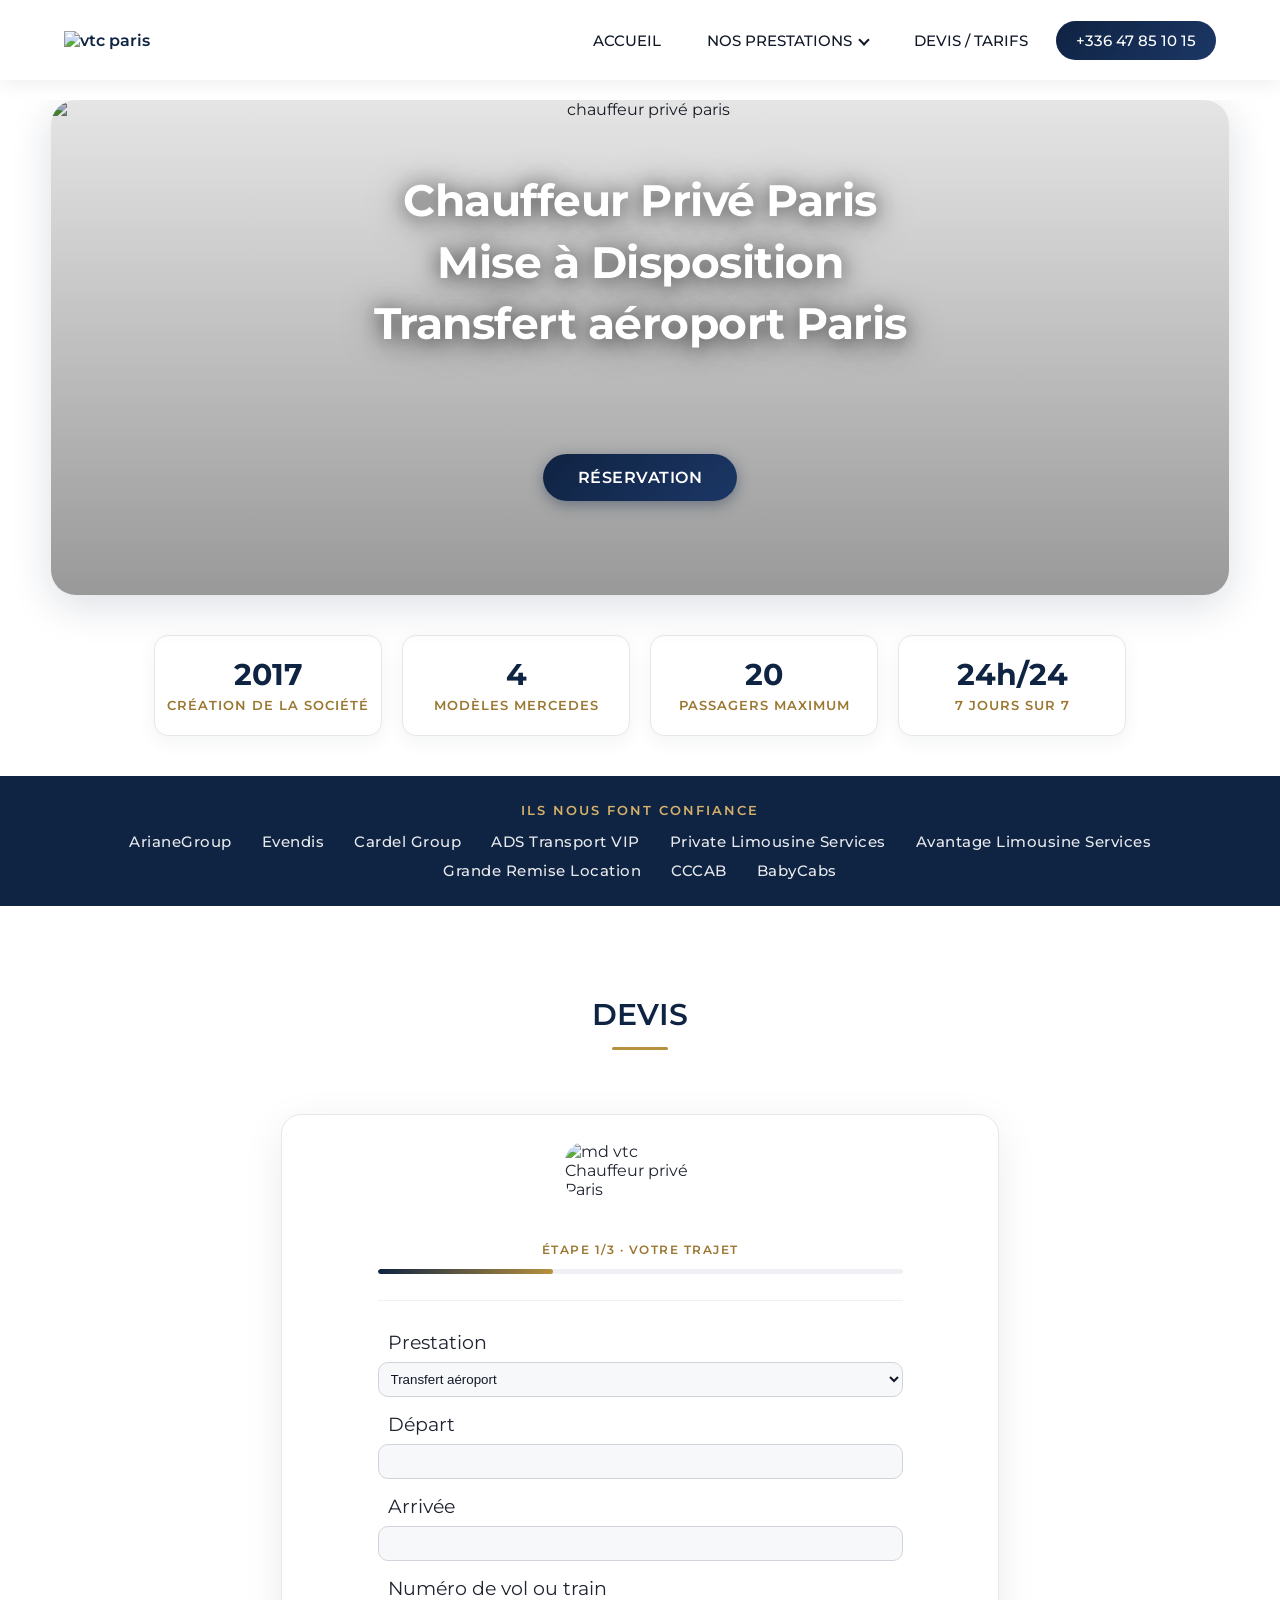
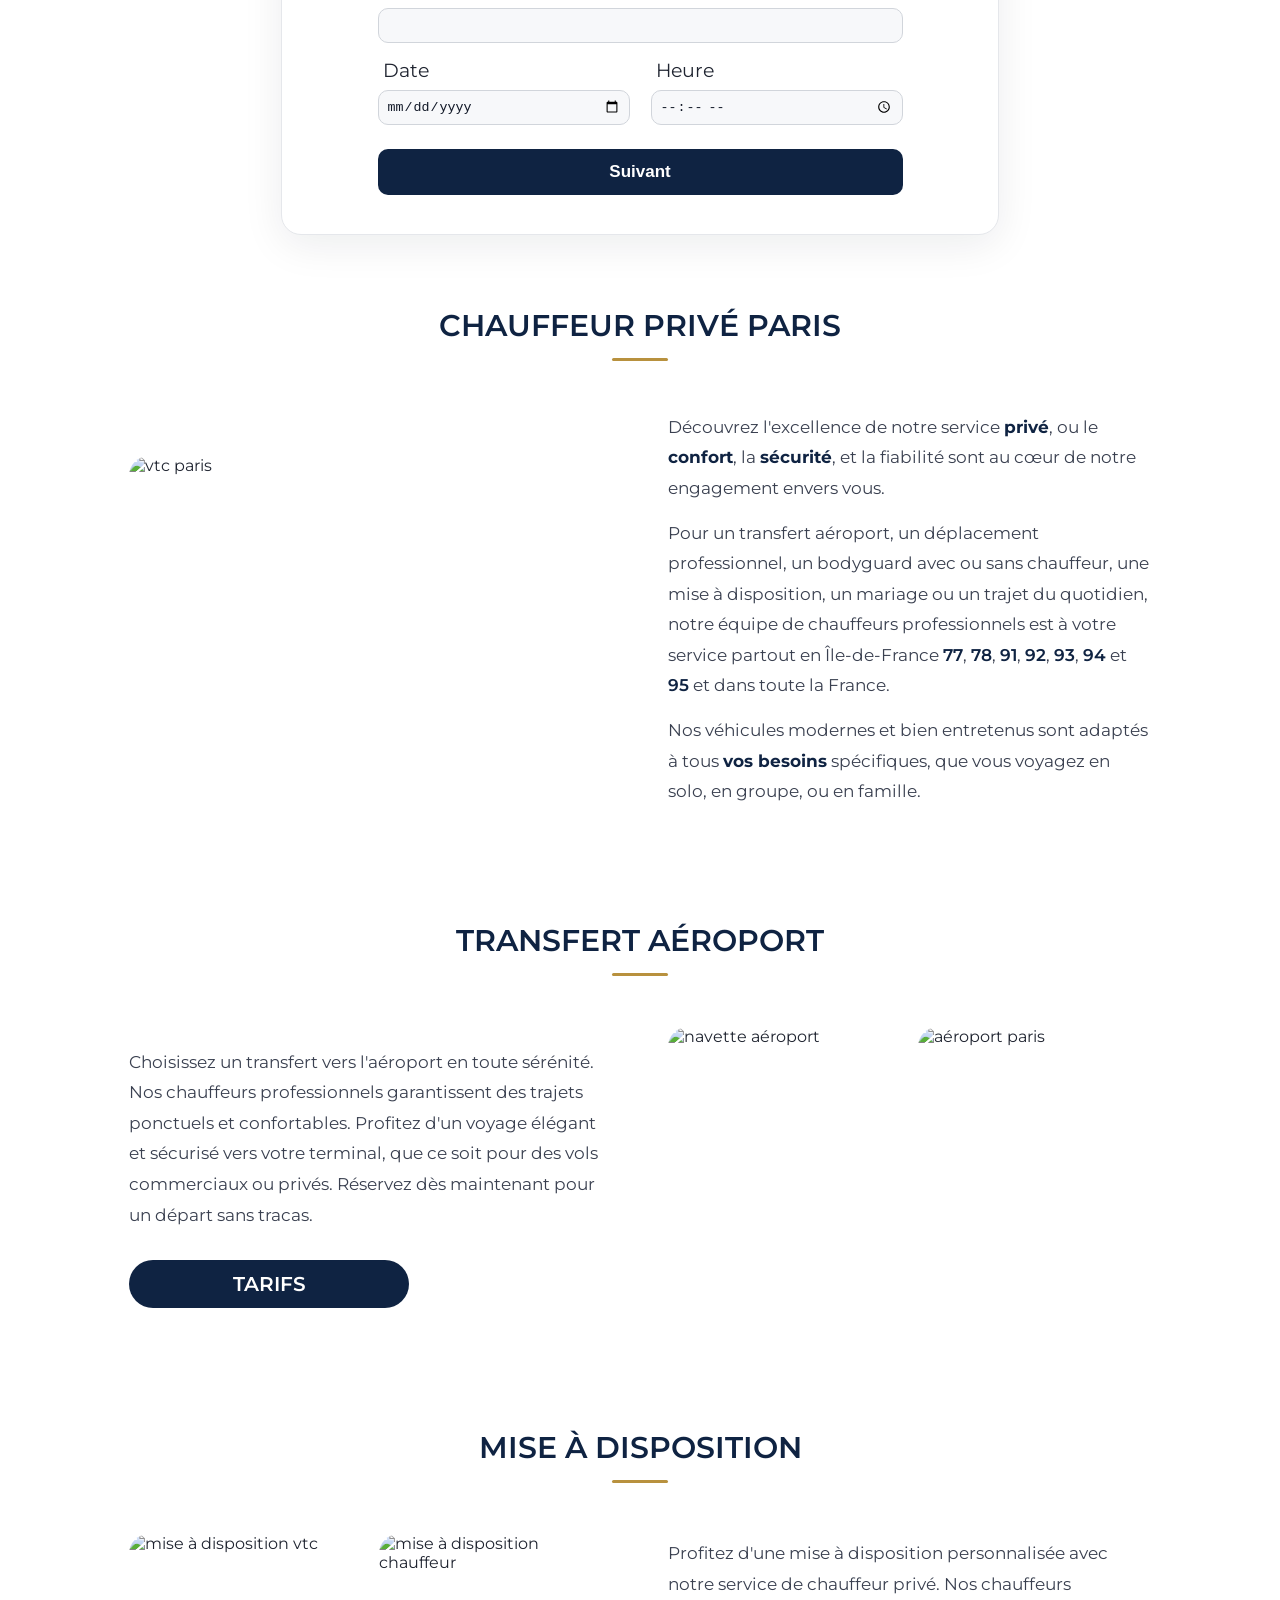
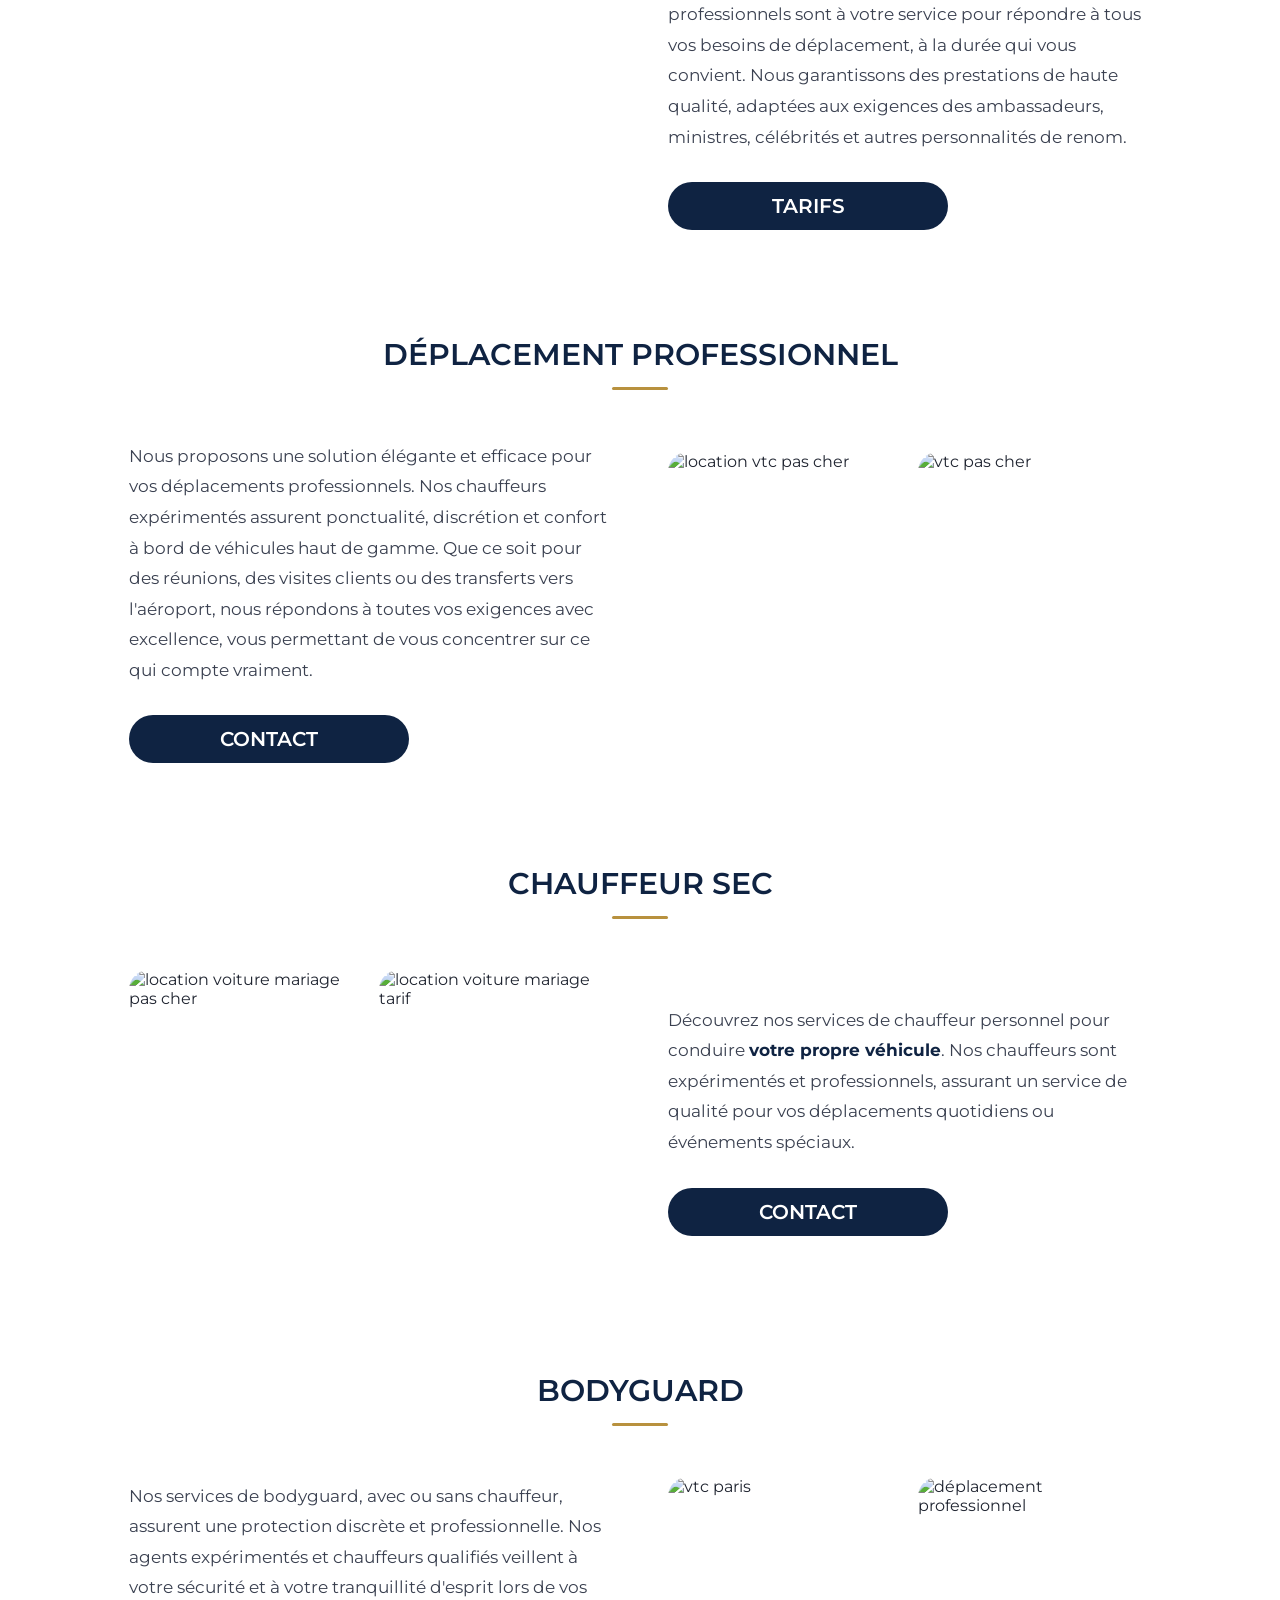
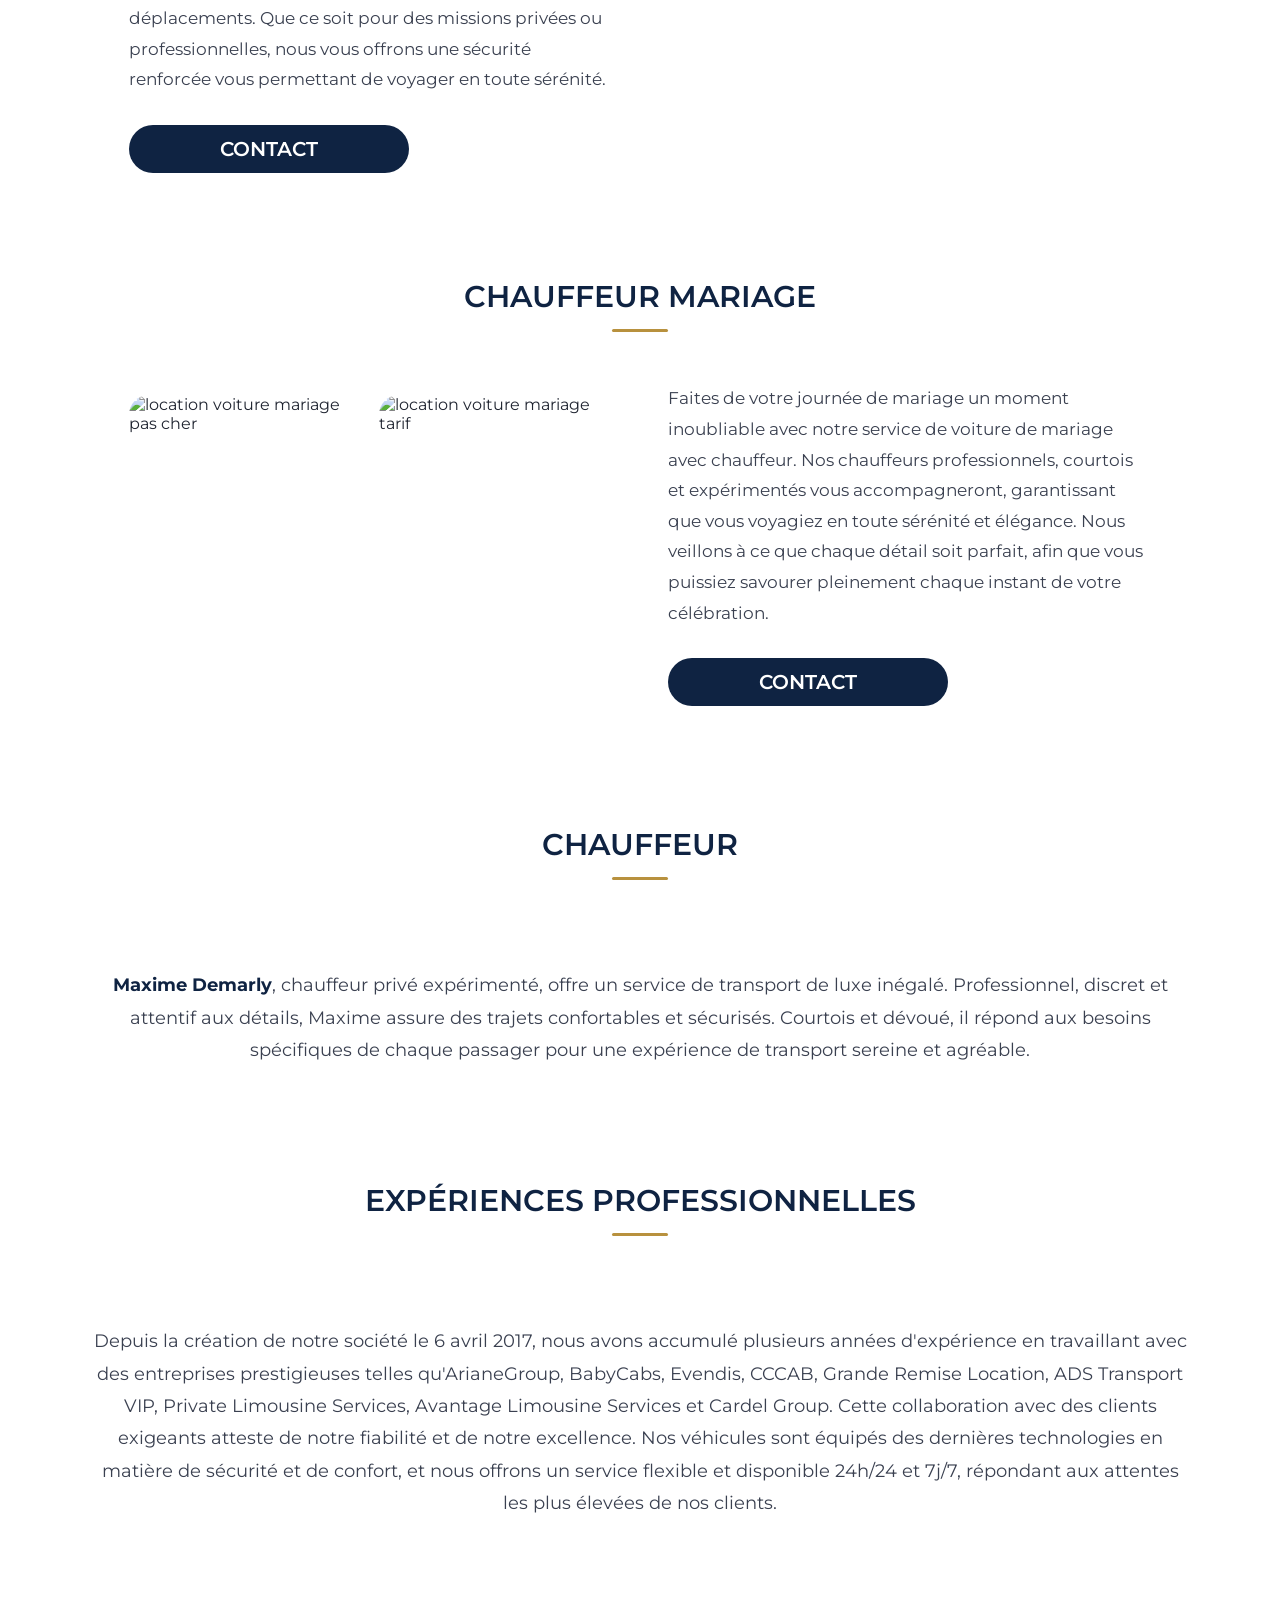
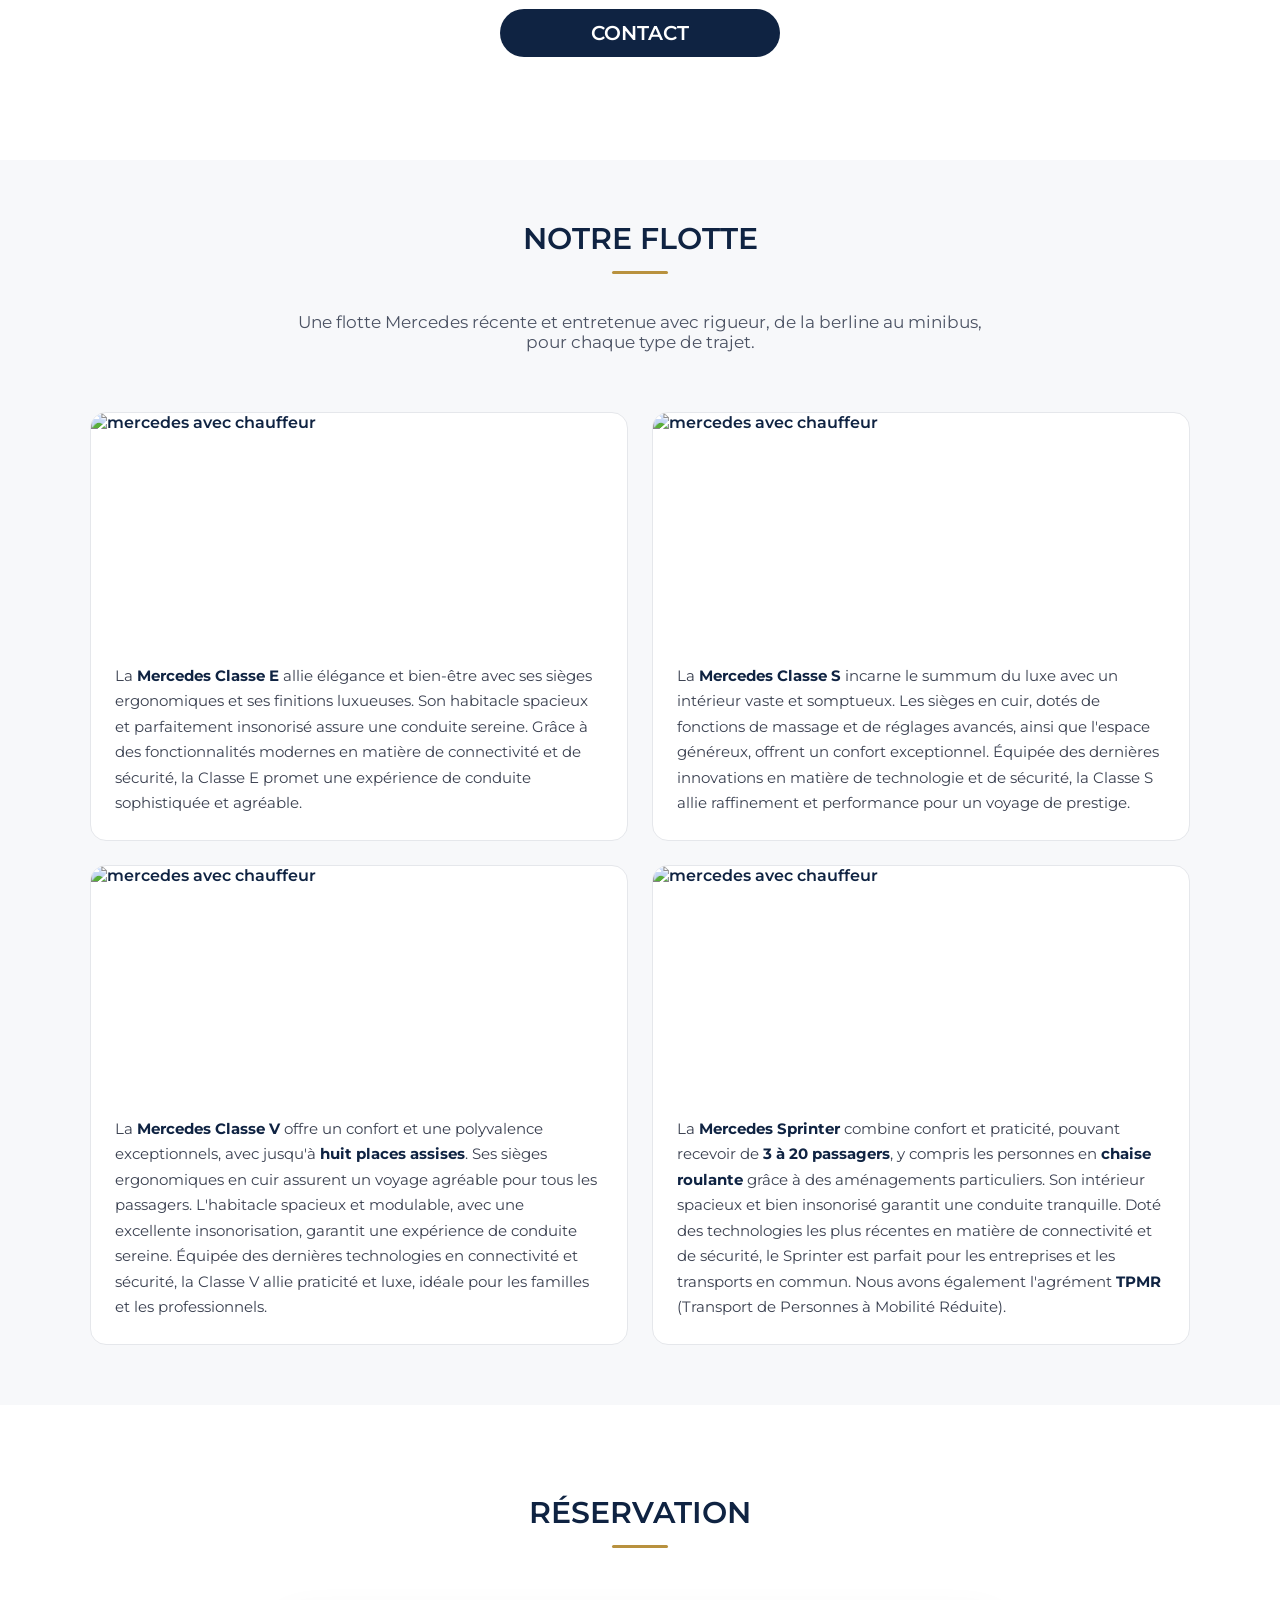
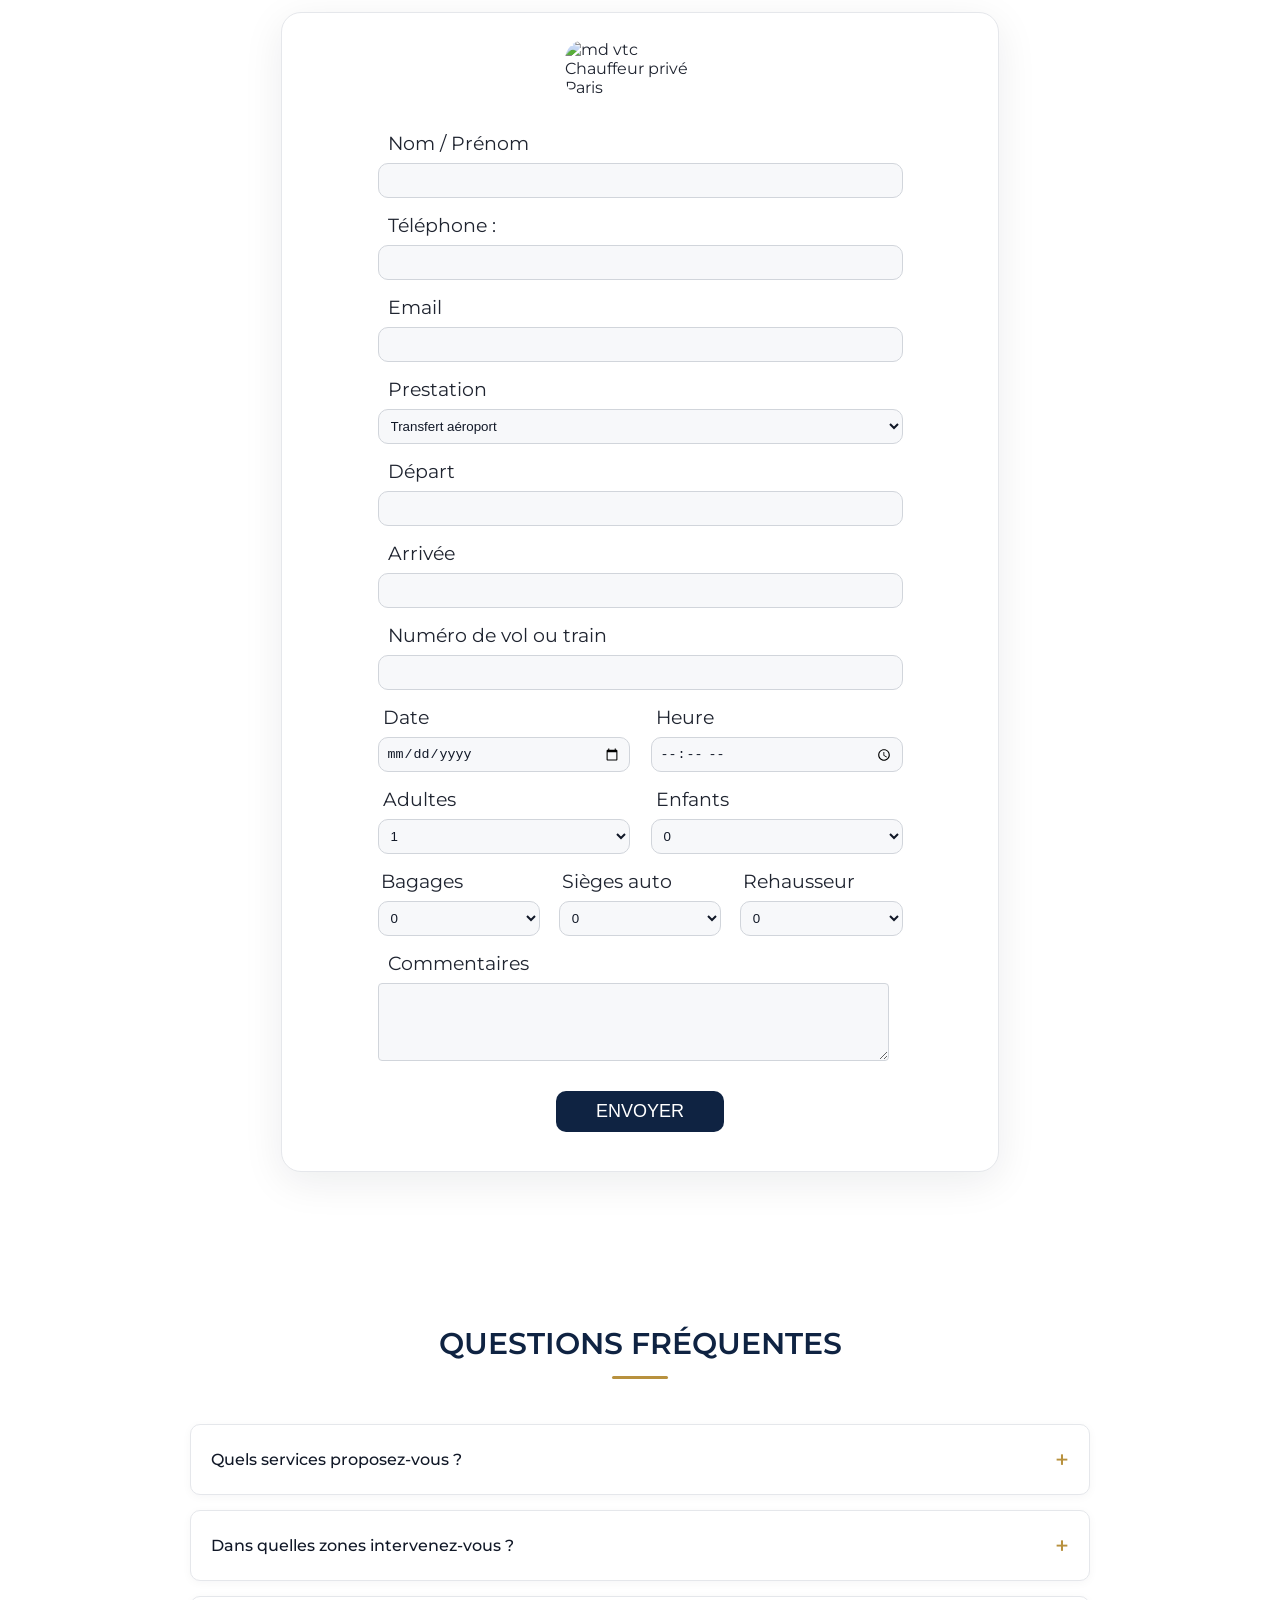
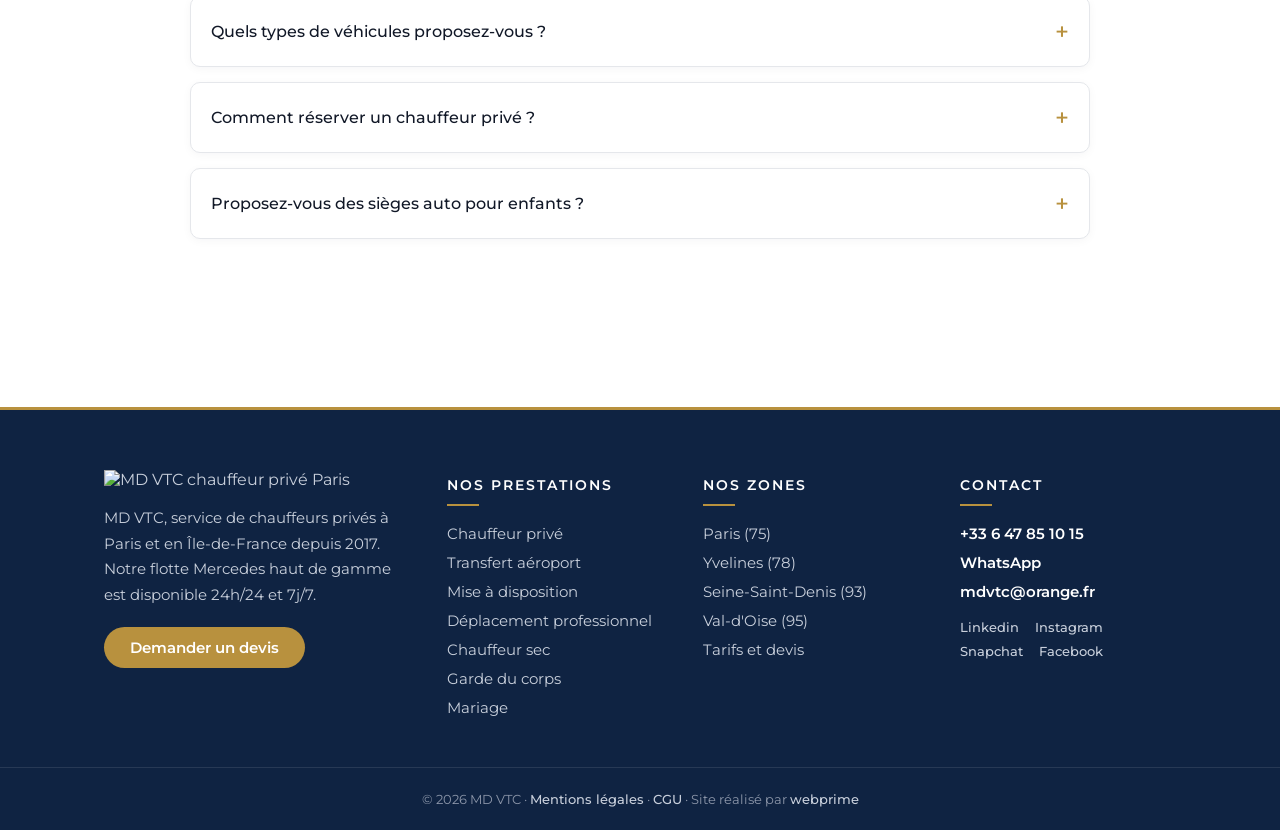
==== commit ef0cf5eb: "Retour de l'ancien hero, nouveau design clair bleu nuit / or, style societe - hero d'origine restaur" ====
--- a/index.html
+++ b/index.html
@@ -7,9 +7,9 @@
     <meta name="robots" content="index, follow">
     <link rel="canonical" href="https://chauffeur-prive-paris-idf.fr/" />
     <meta name="description"
-        content="Reservez votre chauffeur prive avec md vtc pour des deplacements impeccables. Profitez d'un service fiable, ponctuel et luxueux. Experts du transport prive, nos chauffeurs vous assurent une experience securisee. Reservez des maintenant pour des trajets en toute serenite.">
+        content="Réservez votre chauffeur privé avec md vtc pour des déplacements impeccables. Profitez d'un service fiable, ponctuel et luxueux. Experts du transport privé, nos chauffeurs vous assurent une expérience sécurisée. Réservez dès maintenant pour des trajets en toute sérénité.">
     <link href="style.css" rel="stylesheet">
-    <title>Chauffeur Prive Paris - Mise a Disposition - Transfert aeroport Paris</title>
+    <title>Chauffeur Privé Paris - Mise à Disposition - Transfert aéroport Paris</title>
     <link rel="icon" type="image/x-icon" href="./favicon.ico">
     <link rel="apple-touch-icon" type="image/png" sizes="96x96" href="./logo/apple-icon-96x96.png">
     <link rel="icon" type="image/png" sizes="32x32" href="./logo/android-icon-32x32.png">
@@ -22,13 +22,13 @@
     "@context": "https://schema.org",
     "@type": "LimousineService",
     "name": "MD VTC",
-    "description": "Reservez votre chauffeur prive avec md vtc pour des deplacements impeccables. Profitez d'un service fiable, ponctuel et luxueux. Experts du transport prive, nos chauffeurs vous assurent une experience securisee. Reservez des maintenant pour des trajets en toute serenite.",
+    "description": "Réservez votre chauffeur privé avec md vtc pour des déplacements impeccables. Profitez d'un service fiable, ponctuel et luxueux. Experts du transport privé, nos chauffeurs vous assurent une expérience sécurisée. Réservez dès maintenant pour des trajets en toute sérénité.",
     "url": "https://chauffeur-prive-paris-idf.fr",
     "telephone": "+33647851015",
     "address": {
         "@type": "PostalAddress",
         "addressLocality": "Paris",
-        "addressRegion": "Ile-de-France",
+        "addressRegion": "Île-de-France",
         "addressCountry": "FR"
     },
     "image": [
@@ -41,13 +41,13 @@
     ],
     "hasOfferCatalog": {
         "@type": "OfferCatalog",
-        "name": "Nos services de chauffeur prive",
+        "name": "Nos services de chauffeur privé",
         "itemListElement": [
             {
                 "@type": "Offer",
                 "itemOffered": {
                     "@type": "Service",
-                    "name": "transfert aeroport",
+                    "name": "transfert aéroport",
                     "url": "https://chauffeur-prive-paris-idf.fr/transfert-aeroport.html"
                 }
             },
@@ -55,7 +55,7 @@
                 "@type": "Offer",
                 "itemOffered": {
                     "@type": "Service",
-                    "name": "navette aeroport",
+                    "name": "navette aéroport",
                     "url": "https://chauffeur-prive-paris-idf.fr/transfert-aeroport.html"
                 }
             },
@@ -63,7 +63,7 @@
                 "@type": "Offer",
                 "itemOffered": {
                     "@type": "Service",
-                    "name": "deplacement professionnel",
+                    "name": "déplacement professionnel",
                     "url": "https://chauffeur-prive-paris-idf.fr/deplacements-professionnels.html"
                 }
             },
@@ -71,7 +71,7 @@
                 "@type": "Offer",
                 "itemOffered": {
                     "@type": "Service",
-                    "name": "chauffeur prive",
+                    "name": "chauffeur privé",
                     "url": "https://chauffeur-prive-paris-idf.fr/tarif-chauffeur-prive.html"
                 }
             },
@@ -87,7 +87,7 @@
                 "@type": "Offer",
                 "itemOffered": {
                     "@type": "Service",
-                    "name": "mise a disposition vtc",
+                    "name": "mise à disposition vtc",
                     "url": "https://chauffeur-prive-paris-idf.fr/mise-a-disposition-vtc.html"
                 }
             },
@@ -119,7 +119,7 @@
                 "@type": "Offer",
                 "itemOffered": {
                     "@type": "Service",
-                    "name": "mise a disposition",
+                    "name": "mise à disposition",
                     "url": "https://chauffeur-prive-paris-idf.fr/mise-a-disposition-vtc.html"
                 }
             }
@@ -128,7 +128,7 @@
 
     "areaServed": {
         "@type": "AdministrativeArea",
-        "name": "Ile-de-France"
+        "name": "Île-de-France"
     }
     }
     </script>
@@ -142,7 +142,7 @@
                 "name": "Quels services proposez-vous ?",
                 "acceptedAnswer": {
                     "@type": "Answer",
-                    "text": "MD VTC propose une gamme complete de services : transferts aeroport (Orly, CDG, Beauvais), mise a disposition de vehicule avec chauffeur, deplacements professionnels, location de voiture avec chauffeur pour mariage, service de chauffeur sec (pour conduire votre propre vehicule) et service de garde du corps."
+                    "text": "MD VTC propose une gamme complète de services : transferts aéroport (Orly, CDG, Beauvais), mise à disposition de véhicule avec chauffeur, déplacements professionnels, location de voiture avec chauffeur pour mariage, service de chauffeur sec (pour conduire votre propre véhicule) et service de garde du corps."
                 }
             },
             {
@@ -150,45 +150,45 @@
                 "name": "Dans quelles zones intervenez-vous ?",
                 "acceptedAnswer": {
                     "@type": "Answer",
-                    "text": "Nous intervenons dans toute l'Ile-de-France : Paris (75), Seine-et-Marne (77), Yvelines (78), Essonne (91), Hauts-de-Seine (92), Seine-Saint-Denis (93), Val-de-Marne (94) et Val-d'Oise (95). Nous effectuons egalement des trajets longue distance dans toute la France."
+                    "text": "Nous intervenons dans toute l'Île-de-France : Paris (75), Seine-et-Marne (77), Yvelines (78), Essonne (91), Hauts-de-Seine (92), Seine-Saint-Denis (93), Val-de-Marne (94) et Val-d'Oise (95). Nous effectuons également des trajets longue distance dans toute la France."
                 }
             },
             {
                 "@type": "Question",
-                "name": "Quels types de vehicules proposez-vous ?",
+                "name": "Quels types de véhicules proposez-vous ?",
                 "acceptedAnswer": {
                     "@type": "Answer",
-                    "text": "Notre flotte comprend des vehicules Mercedes haut de gamme : Classe E (berline elegante), Classe S (luxe premium), Classe V (jusqu'a 8 passagers) et Sprinter (3 a 20 passagers, accessible PMR). Tous nos vehicules sont parfaitement entretenus et equipes pour votre confort."
+                    "text": "Notre flotte comprend des véhicules Mercedes haut de gamme : Classe E (berline élégante), Classe S (luxe premium), Classe V (jusqu'à 8 passagers) et Sprinter (3 à 20 passagers, accessible PMR). Tous nos véhicules sont parfaitement entretenus et équipés pour votre confort."
                 }
             },
             {
                 "@type": "Question",
-                "name": "Comment reserver un chauffeur prive ?",
+                "name": "Comment réserver un chauffeur privé ?",
                 "acceptedAnswer": {
                     "@type": "Answer",
-                    "text": "Vous pouvez reserver via notre formulaire en ligne sur cette page, par telephone au +33 6 47 85 10 15, par WhatsApp ou par email a mdvtc@orange.fr. Nous vous recontactons dans les plus brefs delais pour confirmer votre reservation."
+                    "text": "Vous pouvez réserver via notre formulaire en ligne sur cette page, par téléphone au +33 6 47 85 10 15, par WhatsApp ou par email à mdvtc@orange.fr. Nous vous recontactons dans les plus brefs délais pour confirmer votre réservation."
                 }
             },
             {
                 "@type": "Question",
-                "name": "Proposez-vous des sieges auto pour enfants ?",
+                "name": "Proposez-vous des sièges auto pour enfants ?",
                 "acceptedAnswer": {
                     "@type": "Answer",
-                    "text": "Oui, nous mettons gratuitement a disposition des sieges bebes et des rehausseurs pour vos enfants. Il suffit de le preciser lors de votre reservation pour que nous preparions le vehicule en consequence."
+                    "text": "Oui, nous mettons gratuitement à disposition des sièges bébés et des rehausseurs pour vos enfants. Il suffit de le préciser lors de votre réservation pour que nous préparions le véhicule en conséquence."
                 }
             }
         ]
     }
     </script>
     <link href="https://fonts.googleapis.com/css2?family=Montserrat:wght@400;500;700&display=swap" rel="stylesheet">
-    <link rel="preload" href="chauffeur-prive-paris-maxime-demarly.webp" as="image">
+    <link rel="preload" href="chauffeur-prive-paris.webp" as="image">
 </head>
 
 <body>
     <header>
         <nav class="navbar">
             <a href="https://chauffeur-prive-paris-idf.fr/" class="logo-link">
-                <img src="./logo/mdvtc.webp" alt="vtc paris" title="md vtc" class="logo" loading="lazy" decoding="async">
+                <img src="./logo/mdvtc-light.webp" alt="vtc paris" title="md vtc" class="logo" loading="lazy" decoding="async">
             </a>
             <input type="checkbox" id="nav-toggle" class="nav-toggle">
             <label for="nav-toggle" class="nav-burger">
@@ -198,16 +198,16 @@
             </label>
             <ul class="nav-menu">
                 <li class="nav-item">
-                    <a href="https://chauffeur-prive-paris-idf.fr/" title="chauffeur prive paris">ACCUEIL</a>
+                    <a href="https://chauffeur-prive-paris-idf.fr/" title="chauffeur privé paris">ACCUEIL</a>
                 </li>
                 <li class="nav-item has-dropdown">
                     <input type="checkbox" id="dropdown-toggle" class="dropdown-toggle">
                     <label for="dropdown-toggle" class="dropdown-label">NOS PRESTATIONS <span class="arrow"></span></label>
                     <ul class="dropdown">
-                        <li><a href="chauffeur-prive-paris-75.html" title="chauffeur prive paris">Chauffeur prive</a></li>
-                        <li><a href="transfert-aeroport.html" title="transfert aeroport">Transfert Aeroport</a></li>
-                        <li><a href="mise-a-disposition-vtc.html" title="vtc mise a disposition">Mise a Disposition</a></li>
-                        <li><a href="deplacements-professionnels.html" title="chauffeur de luxe">Deplacement professionnel</a></li>
+                        <li><a href="chauffeur-prive-paris-75.html" title="chauffeur privé paris">Chauffeur privé</a></li>
+                        <li><a href="transfert-aeroport.html" title="transfert aéroport">Transfert Aéroport</a></li>
+                        <li><a href="mise-a-disposition-vtc.html" title="vtc mise à disposition">Mise à Disposition</a></li>
+                        <li><a href="deplacements-professionnels.html" title="chauffeur de luxe">Déplacement professionnel</a></li>
                         <li><a href="location-chauffeur-sans-voiture.html" title="chauffeur sec">Chauffeur Sec</a></li>
                         <li><a href="garde-du-corps.html" title="Garde du corps">Garde du corps</a></li>
                         <li><a href="chauffeur-mariage.html" title="location voiture mariage avec chauffeur">Mariage</a></li>
@@ -217,49 +217,41 @@
                     <a href="tarif-chauffeur-prive.html" title="prix uber">DEVIS / TARIFS</a>
                 </li>
                 <li class="nav-item nav-cta">
-                    <a href="tel:+33647851015" title="reservation uber">+336 47 85 10 15</a>
+                    <a href="tel:+33647851015" title="réservation uber">+336 47 85 10 15</a>
                 </li>
             </ul>
         </nav>
     </header>
     <main>
-        <section class="hero">
-            <div class="hero-split">
-                <div class="hero-left">
-                    <h1>
-                        <span class="hero-line">Chauffeur Prive Paris</span>
-                        <span class="hero-line blue">Mise a Disposition</span>
-                        <span class="hero-line blue">Transfert aeroport Paris</span>
-                    </h1>
-                    <p class="hero-text">
-                        Un chauffeur prive a votre service pour des deplacements
-                        ponctuels, discrets et confortables en Ile-de-France.
-                    </p>
-                    <div class="hero-buttons">
-                        <a class="hero-btn hero-btn-blue" href="tarif-chauffeur-prive.html" title="chauffeur prive">RESERVATION</a>
-                        <a class="hero-btn hero-btn-outline" href="tel:+33647851015" title="vtc paris">+336 47 85 10 15</a>
-                    </div>
-                    <div class="hero-trust">
-                        <span class="hero-trust-stars">&#9733;&#9733;&#9733;&#9733;&#9733;</span>
-                        <span class="hero-trust-text">Mercedes haut de gamme &middot; Paris et toute l'Ile-de-France</span>
-                    </div>
-                </div>
-                <div class="hero-right">
-                    <div class="hero-portrait">
-                        <img src="chauffeur-prive-paris-maxime-demarly.webp" alt="chauffeur prive paris Maxime Demarly" title="chauffeur prive paris" width="800" height="1200" fetchpriority="high">
-                        <div class="hero-portrait-border"></div>
-                    </div>
-                    <div class="hero-portrait-badge">
-                        <span class="hero-portrait-name">Maxime Demarly</span>
-                        <span class="hero-portrait-title">Chauffeur Prive</span>
-                    </div>
-                </div>
-            </div>
+        <div class="img-index">
+            <img src="chauffeur-prive-paris.webp" alt="chauffeur privé paris" class="background-image">
+            <h1><i>Chauffeur Privé Paris<br>Mise à Disposition<br>Transfert aéroport Paris</i></h1>
+            <a class="bouton-1" href="tarif-chauffeur-prive.html" title="chauffeur privé">RÉSERVATION</a>
+        </div>
+        <section class="stats" aria-label="MD VTC en chiffres">
+            <div class="stat"><strong>2017</strong><span>Création de la société</span></div>
+            <div class="stat"><strong>4</strong><span>Modèles Mercedes</span></div>
+            <div class="stat"><strong>20</strong><span>Passagers maximum</span></div>
+            <div class="stat"><strong>24h/24</strong><span>7 jours sur 7</span></div>
+        </section>
+        <section class="refs" aria-label="Références">
+            <p class="refs-title">Ils nous font confiance</p>
+            <ul class="refs-list">
+                <li>ArianeGroup</li>
+                <li>Evendis</li>
+                <li>Cardel Group</li>
+                <li>ADS Transport VIP</li>
+                <li>Private Limousine Services</li>
+                <li>Avantage Limousine Services</li>
+                <li>Grande Remise Location</li>
+                <li>CCCAB</li>
+                <li>BabyCabs</li>
+            </ul>
         </section>
         <h2>DEVIS</h2>
         <div class="form-container">
             <div class="image-container">
-                <img src="./logo/img-form.webp" alt="md vtc Chauffeur prive Paris" title="md vtc" loading="lazy" decoding="async">
+                <img src="./logo/img-form-light.webp" alt="md vtc Chauffeur privé Paris" title="md vtc" loading="lazy" decoding="async">
             </div>
             <form id="contactForm" action="https://webprime.app/webhook/contact/272e326a45cd4bac546192db1418b56149a9d7c18271dc7a4506eafcfe8ab524" method="POST" onsubmit="return sendBoth(event)">
                 <div class="hp-wrap">
@@ -269,16 +261,16 @@
 
                 <div class="form-progress">
                     <div class="form-progress-bar"><span id="formProgressFill"></span></div>
-                    <div class="form-progress-label">Etape <span id="formStepNum">1</span>/3 &middot; <span id="formStepName">Votre trajet</span></div>
+                    <div class="form-progress-label">Étape <span id="formStepNum">1</span>/3 &middot; <span id="formStepName">Votre trajet</span></div>
                 </div>
 
                 <div class="form-step" data-name="Votre trajet">
                     <label for="prestation">Prestation</label>
                     <select id="prestation" name="prestation">
-                        <option value="Transfert aeroport">Transfert aeroport</option>
-                        <option value="Mise a disposition">Mise a disposition</option>
-                        <option value="Deplacement pro">Deplacement professionnel</option>
-                        <option value="Trajet Prive">Trajet Prive</option>
+                        <option value="Transfert aeroport">Transfert aéroport</option>
+                        <option value="Mise a disposition">Mise à disposition</option>
+                        <option value="Deplacement pro">Déplacement professionnel</option>
+                        <option value="Trajet Prive">Trajet Privé</option>
                         <option value="Chauffeur Sec">Chauffeur Sec</option>
                         <option value="Mariage">Mariage</option>
                         <option value="Tourisme">Tourisme</option>
@@ -286,13 +278,13 @@
                         <option value="Autre">Autre</option>
                     </select>
 
-                    <label for="departure1">Depart</label>
+                    <label for="departure1">Départ</label>
                     <input type="text" id="departure1" name="lieu_depart" required>
 
-                    <label for="arrival1">Arrivee</label>
+                    <label for="arrival1">Arrivée</label>
                     <input type="text" id="arrival1" name="lieu_arrivee" required>
 
-                    <label for="numero">Numero de vol ou train</label>
+                    <label for="numero">Numéro de vol ou train</label>
                     <input type="text" id="numero" name="numero">
 
                     <div class="inline-container">
@@ -340,7 +332,7 @@
                             </select>
                         </div>
                         <div class="inline-item">
-                            <label for="car-seats">Sieges auto</label>
+                            <label for="car-seats">Sièges auto</label>
                             <select id="car-seats" name="sieges_auto">
                                 <option value="0">0</option>
                                 <option value="1">1</option>
@@ -360,11 +352,11 @@
                     </div>
                 </div>
 
-                <div class="form-step" data-name="Vos coordonnees">
-                    <label for="name">Nom / Prenom</label>
-                    <input type="text" id="name" name="nom" required pattern="[A-Za-zÀ-ÿ' -]{2,60}" title="Indiquez votre nom (lettres uniquement, 2 a 60 caracteres)">
-
-                    <label for="tel">Telephone :</label>
+                <div class="form-step" data-name="Vos coordonnées">
+                    <label for="name">Nom / Prénom</label>
+                    <input type="text" id="name" name="nom" required pattern="[A-Za-zÀ-ÿ' -]{2,60}" title="Indiquez votre nom (lettres uniquement, 2 à 60 caractères)">
+
+                    <label for="tel">Téléphone :</label>
                     <input type="tel" id="tel" name="tel" pattern="^((\+33|0)[1679])[0-9]{8}$" maxlength="12" required>
 
                     <label for="email">Email</label>
@@ -375,7 +367,7 @@
                 </div>
 
                 <div class="form-nav">
-                    <button type="button" class="form-prev" id="formPrev">Precedent</button>
+                    <button type="button" class="form-prev" id="formPrev">Précédent</button>
                     <button type="button" class="form-next" id="formNext">Suivant</button>
                     <button type="submit" class="form-submit" id="formSubmit">ENVOYER</button>
                 </div>
@@ -386,102 +378,102 @@
             </div>
         </div>
         <section>
-            <h2>CHAUFFEUR PRIVE PARIS</h2>
+            <h2>CHAUFFEUR PRIVÉ PARIS</h2>
             <div class="service-prive">
-                <img src="chauffeur-prive.webp" alt="vtc paris" title="chauffeur prive" loading="lazy" decoding="async">
+                <img src="chauffeur-prive.webp" alt="vtc paris" title="chauffeur privé" loading="lazy" decoding="async">
             </div>
             <div class="texte1">
                 <p>
-                    Decouvrez l'excellence de notre service <strong>prive</strong>, ou le <strong>confort</strong>, la
-                    <strong>securite</strong>, et la
-                    fiabilite sont au coeur de notre engagement envers vous.
+                    Découvrez l'excellence de notre service <strong>privé</strong>, ou le <strong>confort</strong>, la
+                    <strong>sécurité</strong>, et la
+                    fiabilité sont au cœur de notre engagement envers vous.
                 </p>
                 <p>
-                    Pour un transfert aeroport, un deplacement professionnel, un bodyguard avec ou sans chauffeur, une
+                    Pour un transfert aéroport, un déplacement professionnel, un bodyguard avec ou sans chauffeur, une
                     mise
-                    a
+                    à
                     disposition, un
-                    mariage ou un trajet du quotidien, notre equipe de chauffeurs professionnels est a votre service
-                    partout en Ile-de-France <a href="tarif-chauffeur-prive.html">77</a>, <a href="chauffeur-prive-78.html">78</a>, <a href="tarif-chauffeur-prive.html">91</a>, <a href="tarif-chauffeur-prive.html">92</a>, <a href="chauffeur-prive-93.html">93</a>, <a href="tarif-chauffeur-prive.html">94</a> et <a href="chauffeur-prive-95.html">95</a> et dans toute la France.
+                    mariage ou un trajet du quotidien, notre équipe de chauffeurs professionnels est à votre service
+                    partout en Île-de-France <a href="tarif-chauffeur-prive.html">77</a>, <a href="chauffeur-prive-78.html">78</a>, <a href="tarif-chauffeur-prive.html">91</a>, <a href="tarif-chauffeur-prive.html">92</a>, <a href="chauffeur-prive-93.html">93</a>, <a href="tarif-chauffeur-prive.html">94</a> et <a href="chauffeur-prive-95.html">95</a> et dans toute la France.
                 </p>
                 <p>
-                    Nos vehicules
+                    Nos véhicules
                     modernes et bien
-                    entretenus sont adaptes a tous <strong>vos besoins</strong> specifiques, que vous voyagez en solo,
+                    entretenus sont adaptés à tous <strong>vos besoins</strong> spécifiques, que vous voyagez en solo,
                     en
                     groupe, ou en famille.
                 </p>
             </div>
         </section>
         <section>
-            <h2>TRANSFERT AEROPORT</h2>
+            <h2>TRANSFERT AÉROPORT</h2>
             <div class="services-pc">
-                <img src="aeroport-orly.webp" alt="navette aeroport" title="transfert aeroport" loading="lazy"
+                <img src="aeroport-orly.webp" alt="navette aéroport" title="transfert aéroport" loading="lazy"
                     decoding="async">
-                <img src="avion-prive.webp" alt="aeroport paris" title="transfert aeroport" loading="lazy"
+                <img src="avion-prive.webp" alt="aéroport paris" title="transfert aéroport" loading="lazy"
                     decoding="async">
             </div>
             <div class="services-mob">
-                <img src="aeroport-orly.webp" alt="navette orly paris" title="transfert aeroport" loading="lazy"
+                <img src="aeroport-orly.webp" alt="navette orly paris" title="transfert aéroport" loading="lazy"
                     decoding="async">
             </div>
             <div class="texte1">
-                <p> Choisissez un transfert vers l'aeroport en toute serenite. Nos chauffeurs professionnels
+                <p> Choisissez un transfert vers l'aéroport en toute sérénité. Nos chauffeurs professionnels
                     garantissent
                     des
-                    trajets ponctuels et confortables. Profitez d'un voyage elegant et securise vers votre terminal, que
+                    trajets ponctuels et confortables. Profitez d'un voyage élégant et sécurisé vers votre terminal, que
                     ce
                     soit
-                    pour des vols commerciaux ou prives. Reservez des maintenant pour un depart sans tracas. </p>
-            </div>
-            <a class="bouton-3" href="tarif-chauffeur-prive.html" title="reserver transfert aeroport">TARIFS</a>
+                    pour des vols commerciaux ou privés. Réservez dès maintenant pour un départ sans tracas. </p>
+            </div>
+            <a class="bouton-3" href="tarif-chauffeur-prive.html" title="réserver transfert aéroport">TARIFS</a>
         </section>
         <section>
-            <h2>MISE A DISPOSITION</h2>
+            <h2>MISE À DISPOSITION</h2>
             <div class="services-pc">
-                <img src="mise-a-disposition-chauffeur-voiture.webp" alt="mise a disposition vtc"
-                    title="mise a disposition" loading="lazy" decoding="async">
-                <img src="service-chauffeur.webp" alt="mise a disposition chauffeur"
-                    title="chauffeur prive mise a disposition" loading="lazy" decoding="async">
+                <img src="mise-a-disposition-chauffeur-voiture.webp" alt="mise à disposition vtc"
+                    title="mise à disposition" loading="lazy" decoding="async">
+                <img src="service-chauffeur.webp" alt="mise à disposition chauffeur"
+                    title="chauffeur privé mise à disposition" loading="lazy" decoding="async">
             </div>
             <div class="services-mob">
-                <img src="service-chauffeur.webp" alt="mise a disposition vtc" title="vtc mise a disposition"
+                <img src="service-chauffeur.webp" alt="mise à disposition vtc" title="vtc mise à disposition"
                     loading="lazy" decoding="async">
             </div>
             <div class="texte1">
-                <p> Profitez d'une mise a disposition personnalisee avec notre service de chauffeur prive. Nos
+                <p> Profitez d'une mise à disposition personnalisée avec notre service de chauffeur privé. Nos
                     chauffeurs
-                    professionnels sont a votre service pour repondre a tous vos besoins de deplacement, a la duree qui
+                    professionnels sont à votre service pour répondre à tous vos besoins de déplacement, à la durée qui
                     vous
-                    convient. Nous garantissons des prestations de haute qualite, adaptees aux exigences des
+                    convient. Nous garantissons des prestations de haute qualité, adaptées aux exigences des
                     ambassadeurs,
-                    ministres, celebrites et autres personnalites de renom. </p>
-            </div>
-            <a class="bouton-3" href="tarif-chauffeur-prive.html" title="tarif mise a disposition vtc">TARIFS</a>
+                    ministres, célébrités et autres personnalités de renom. </p>
+            </div>
+            <a class="bouton-3" href="tarif-chauffeur-prive.html" title="tarif mise à disposition vtc">TARIFS</a>
         </section>
         <section>
-            <h2>DEPLACEMENT PROFESSIONNEL</h2>
+            <h2>DÉPLACEMENT PROFESSIONNEL</h2>
             <div class="services-pc">
-                <img src="deplacement-pro.webp" alt="location vtc pas cher" title="deplacements professionnels"
+                <img src="deplacement-pro.webp" alt="location vtc pas cher" title="déplacements professionnels"
                     loading="lazy" decoding="async">
-                <img src="deplacement-prof.webp" alt="vtc pas cher" title="deplacements professionnels" loading="lazy"
+                <img src="deplacement-prof.webp" alt="vtc pas cher" title="déplacements professionnels" loading="lazy"
                     decoding="async">
             </div>
             <div class="services-mob">
-                <img src="deplacement-prof.webp" alt="uber orly paris" title="deplacements professionnels"
+                <img src="deplacement-prof.webp" alt="uber orly paris" title="déplacements professionnels"
                     loading="lazy" decoding="async">
             </div>
             <div class="texte1">
-                <p> Nous proposons une solution elegante et efficace pour vos deplacements professionnels. Nos
+                <p> Nous proposons une solution élégante et efficace pour vos déplacements professionnels. Nos
                     chauffeurs
-                    experimentes assurent ponctualite, discretion et confort a bord de vehicules haut de gamme. Que ce
+                    expérimentés assurent ponctualité, discrétion et confort à bord de véhicules haut de gamme. Que ce
                     soit
                     pour
-                    des reunions, des visites clients ou des transferts vers l'aeroport, nous repondons a toutes vos
+                    des réunions, des visites clients ou des transferts vers l'aéroport, nous répondons à toutes vos
                     exigences
                     avec excellence, vous permettant de vous concentrer sur ce qui compte vraiment. </p>
             </div>
-            <a class="bouton-3" href="tel:+33647851015" title="reserver vtc">CONTACT</a>
+            <a class="bouton-3" href="tel:+33647851015" title="réserver vtc">CONTACT</a>
         </section>
         <section>
             <h2>CHAUFFEUR SEC</h2>
@@ -496,33 +488,33 @@
                     title="location de voiture de mariage avec chauffeur" loading="lazy" decoding="async">
             </div>
             <div class="texte1">
-                <p>Decouvrez nos services de chauffeur personnel pour conduire <strong>votre propre vehicule</strong>.
+                <p>Découvrez nos services de chauffeur personnel pour conduire <strong>votre propre véhicule</strong>.
                     Nos
-                    chauffeurs sont experimentes et professionnels, assurant un service de qualite
-                    pour vos deplacements quotidiens ou evenements speciaux.</p>
-            </div>
-            <a class="bouton-3" href="tel:+33647851015" title="reserver uber">CONTACT</a>
+                    chauffeurs sont expérimentés et professionnels, assurant un service de qualité
+                    pour vos déplacements quotidiens ou événements spéciaux.</p>
+            </div>
+            <a class="bouton-3" href="tel:+33647851015" title="réserver uber">CONTACT</a>
         </section>
         <section>
             <h2>BODYGUARD</h2>
             <div class="services-pc">
-                <img src="bodyguard.webp" alt="vtc paris" title="transfert aeroport" loading="lazy" decoding="async">
-                <img src="bodyguard-chauffeur.webp" alt="deplacement professionnel" title="deplacement professionnel"
+                <img src="bodyguard.webp" alt="vtc paris" title="transfert aéroport" loading="lazy" decoding="async">
+                <img src="bodyguard-chauffeur.webp" alt="déplacement professionnel" title="déplacement professionnel"
                     loading="lazy" decoding="async">
             </div>
             <div class="services-mob">
-                <img src="bodyguard.webp" alt="taxi paris gare de lyon" title="transfert aeroport" loading="lazy"
+                <img src="bodyguard.webp" alt="taxi paris gare de lyon" title="transfert aéroport" loading="lazy"
                     decoding="async">
             </div>
             <div class="texte1">
                 <p>
-                    Nos services de bodyguard, avec ou sans chauffeur, assurent une protection discrete et
+                    Nos services de bodyguard, avec ou sans chauffeur, assurent une protection discrète et
                     professionnelle.
                     Nos
-                    agents experimentes et chauffeurs qualifies veillent a votre securite et
-                    a votre tranquillite d'esprit lors de vos deplacements. Que ce soit pour des missions privees ou
-                    professionnelles, nous vous offrons une securite renforcee vous permettant
-                    de voyager en toute serenite.
+                    agents expérimentés et chauffeurs qualifiés veillent à votre sécurité et
+                    à votre tranquillité d'esprit lors de vos déplacements. Que ce soit pour des missions privées ou
+                    professionnelles, nous vous offrons une sécurité renforcée vous permettant
+                    de voyager en toute sérénité.
                 </p>
             </div>
             <a class="bouton-3" href="tel:+33647851015" title="garde du corps prix">CONTACT</a>
@@ -540,13 +532,13 @@
                     title="location de voiture de mariage avec chauffeur" loading="lazy" decoding="async">
             </div>
             <div class="texte1">
-                <p> Faites de votre journee de mariage un moment inoubliable avec notre service de voiture de mariage
+                <p> Faites de votre journée de mariage un moment inoubliable avec notre service de voiture de mariage
                     avec
-                    chauffeur. Nos chauffeurs professionnels, courtois et experimentes vous accompagneront, garantissant
+                    chauffeur. Nos chauffeurs professionnels, courtois et expérimentés vous accompagneront, garantissant
                     que
-                    vous voyagiez en toute serenite et elegance. Nous veillons a ce que chaque detail soit parfait, afin
+                    vous voyagiez en toute sérénité et élégance. Nous veillons à ce que chaque détail soit parfait, afin
                     que
-                    vous puissiez savourer pleinement chaque instant de votre celebration. </p>
+                    vous puissiez savourer pleinement chaque instant de votre célébration. </p>
             </div>
             <a class="bouton-3" href="tel:+33647851015"
             title="prix location voiture avec chauffeur pour mariage">CONTACT</a>
@@ -554,33 +546,34 @@
         <section>
             <h2>CHAUFFEUR</h2>
             <div class="texte1">
-                <p><strong>Maxime Demarly</strong>, chauffeur prive experimente, offre un service de transport de
-                    luxe inegale. Professionnel, discret et attentif aux details, Maxime assure
-                    des trajets confortables et securises. Courtois et devoue, il repond aux besoins
-                    specifiques de chaque passager pour une experience de transport sereine et agreable.</p>
-            </div>
-            <h2>EXPERIENCES PROFESSIONNELLES</h2>
+                <p><strong>Maxime Demarly</strong>, chauffeur privé expérimenté, offre un service de transport de
+                    luxe inégalé. Professionnel, discret et attentif aux détails, Maxime assure
+                    des trajets confortables et sécurisés. Courtois et dévoué, il répond aux besoins
+                    spécifiques de chaque passager pour une expérience de transport sereine et agréable.</p>
+            </div>
+            <h2>EXPÉRIENCES PROFESSIONNELLES</h2>
             <div class="texte1">
-                <p>Depuis la creation de notre societe le 6 avril 2017, nous avons accumule plusieurs annees
-                    d'experience en
+                <p>Depuis la création de notre société le 6 avril 2017, nous avons accumulé plusieurs années
+                    d'expérience en
                     travaillant avec des entreprises prestigieuses telles qu'ArianeGroup, BabyCabs, Evendis, CCCAB,
                     Grande
                     Remise Location, ADS Transport VIP, Private Limousine Services, Avantage Limousine Services et
                     Cardel
                     Group.
-                    Cette collaboration avec des clients exigeants atteste de notre fiabilite et de notre excellence.
+                    Cette collaboration avec des clients exigeants atteste de notre fiabilité et de notre excellence.
                     Nos
-                    vehicules sont equipes des dernieres technologies en matiere de securite et de confort, et nous
+                    véhicules sont équipés des dernières technologies en matière de sécurité et de confort, et nous
                     offrons
                     un
-                    service flexible et disponible 24h/24 et 7j/7, repondant aux attentes les plus elevees de nos
+                    service flexible et disponible 24h/24 et 7j/7, répondant aux attentes les plus élevées de nos
                     clients.
                 </p>
             </div>
         </section>
-        <a class="bouton-3" href="tel:+33647851015" title="reserver uber">CONTACT</a>
-        <section>
-            <h2>VEHICULES</h2>
+        <a class="bouton-3" href="tel:+33647851015" title="réserver uber">CONTACT</a>
+        <section class="fleet-section" id="flotte">
+            <h2>NOTRE FLOTTE</h2>
+            <p class="section-intro">Une flotte Mercedes récente et entretenue avec rigueur, de la berline au minibus, pour chaque type de trajet.</p>
             <div class="vehi-index">
                 <div class="nos-vehicules-pc">
                     <a href="https://www.mercedes-benz.fr/passengercars/models/saloon/e-class/overview.html"
@@ -591,18 +584,18 @@
                     <div class="nos-vehicules">
                         <a href="https://www.mercedes-benz.fr/passengercars/models/saloon/e-class/overview.html"
                             target="_blank" title="chauffeur mercedes"><img src="classe-e-berline.webp"
-                                alt="reservation chauffeur" loading="lazy" decoding="async"></a>
+                                alt="réservation chauffeur" loading="lazy" decoding="async"></a>
                     </div>
                 </div>
                 <div class="texte1">
-                    <p>La <strong>Mercedes Classe E</strong> allie elegance et bien-etre avec ses sieges ergonomiques et
+                    <p>La <strong>Mercedes Classe E</strong> allie élégance et bien-être avec ses sièges ergonomiques et
                         ses
-                        finitions luxueuses. Son habitacle spacieux et parfaitement insonorise assure une conduite
+                        finitions luxueuses. Son habitacle spacieux et parfaitement insonorisé assure une conduite
                         sereine.
-                        Grace a
-                        des fonctionnalites modernes en matiere de connectivite et de securite, la Classe E promet une
-                        experience de
-                        conduite sophistiquee et agreable.</p>
+                        Grâce à
+                        des fonctionnalités modernes en matière de connectivité et de sécurité, la Classe E promet une
+                        expérience de
+                        conduite sophistiquée et agréable.</p>
                 </div>
             </div>
             <div class="vehi-index">
@@ -615,18 +608,18 @@
                     <div class="nos-vehicules">
                         <a href="https://www.mercedes-benz.fr/passengercars/models/saloon/s-class/overview.html"
                             target="_blank" title="chauffeur mercedes"><img src="mercedes-classe-s.webp"
-                                alt="reservation chauffeur" loading="lazy" decoding="async"></a>
+                                alt="réservation chauffeur" loading="lazy" decoding="async"></a>
                     </div>
                 </div>
                 <div class="texte1">
-                    <p>La <strong>Mercedes Classe S</strong> incarne le summum du luxe avec un interieur vaste et
+                    <p>La <strong>Mercedes Classe S</strong> incarne le summum du luxe avec un intérieur vaste et
                         somptueux.
                         Les
-                        sieges en cuir, dotes de fonctions de massage et de reglages avances, ainsi que l'espace
-                        genereux,
-                        offrent un confort exceptionnel. Equipee des dernieres innovations en matiere de technologie et
+                        sièges en cuir, dotés de fonctions de massage et de réglages avancés, ainsi que l'espace
+                        généreux,
+                        offrent un confort exceptionnel. Équipée des dernières innovations en matière de technologie et
                         de
-                        securite,
+                        sécurité,
                         la Classe S allie raffinement et performance pour un voyage de prestige.</p>
                 </div>
             </div>
@@ -639,20 +632,20 @@
                 <div class="nos-vehicules-mob">
                     <div class="nos-vehicules">
                         <a href="https://www.alliance.mercedes-benz.fr/passengercars/models/classe-v.html"
-                            target="_blank" title="chauffeur mercedes"><img src="van.webp" alt="reservation chauffeur"
+                            target="_blank" title="chauffeur mercedes"><img src="van.webp" alt="réservation chauffeur"
                                 loading="lazy" decoding="async"></a>
                     </div>
                 </div>
                 <div class="texte1">
                     <p>La <strong>Mercedes Classe V</strong> offre un confort et une polyvalence exceptionnels, avec
-                        jusqu'a
+                        jusqu'à
                         <strong>huit places assises</strong>. Ses
-                        sieges ergonomiques en cuir assurent un voyage agreable pour tous les passagers. L'habitacle
+                        sièges ergonomiques en cuir assurent un voyage agréable pour tous les passagers. L'habitacle
                         spacieux et
-                        modulable, avec une excellente insonorisation, garantit une experience de conduite sereine.
-                        Equipee
+                        modulable, avec une excellente insonorisation, garantit une expérience de conduite sereine.
+                        Équipée
                         des
-                        dernieres technologies en connectivite et securite, la Classe V allie praticite et luxe, ideale
+                        dernières technologies en connectivité et sécurité, la Classe V allie praticité et luxe, idéale
                         pour
                         les
                         familles et les professionnels.
@@ -669,30 +662,30 @@
                     <div class="nos-vehicules">
                         <a href="https://www.mercedes-benz.fr/vans/models/sprinter/tourer/overview.html?gagcmid=GA_17990373502_143757339030_615624295910&gad_source=1&gclid=CjwKCAjwqre1BhAqEiwA7g9QhuwKfu_6kaI9HI4O6HlzmlAtdtsCpDPygxmkis5yE4eilDyd4VX5whoCDPQQAvD_BwE&gclsrc=aw.ds"
                             target="_blank" title="chauffeur mercedes"><img src="sprinter.webp"
-                                alt="reservation chauffeur" loading="lazy" decoding="async"></a>
+                                alt="réservation chauffeur" loading="lazy" decoding="async"></a>
                     </div>
                 </div>
                 <div class="texte1">
-                    <p>La <strong>Mercedes Sprinter</strong> combine confort et praticite, pouvant recevoir de <strong>3
-                            a
+                    <p>La <strong>Mercedes Sprinter</strong> combine confort et praticité, pouvant recevoir de <strong>3
+                            à
                             20
-                            passagers</strong>, y compris les personnes en <strong>chaise roulante</strong> grace a des
-                        amenagements
-                        particuliers. Son interieur spacieux et bien insonorise garantit une conduite tranquille. Dote
+                            passagers</strong>, y compris les personnes en <strong>chaise roulante</strong> grâce à des
+                        aménagements
+                        particuliers. Son intérieur spacieux et bien insonorisé garantit une conduite tranquille. Doté
                         des
-                        technologies les plus recentes en matiere de connectivite et de securite, le Sprinter est
+                        technologies les plus récentes en matière de connectivité et de sécurité, le Sprinter est
                         parfait
                         pour
                         les
-                        entreprises et les transports en commun. Nous avons egalement l'agrement <strong>TPMR</strong>
-                        (Transport de Personnes a Mobilite Reduite).</p>
+                        entreprises et les transports en commun. Nous avons également l'agrément <strong>TPMR</strong>
+                        (Transport de Personnes à Mobilité Réduite).</p>
                 </div>
             </div>
         </section>
-        <h2>RESERVATION</h2>
+        <h2>RÉSERVATION</h2>
           <div class="form-container">
             <div class="image-container">
-                <img src="./logo/img-form.webp" alt="md vtc Chauffeur prive Paris" title="md vtc" loading="lazy" decoding="async">
+                <img src="./logo/img-form-light.webp" alt="md vtc Chauffeur privé Paris" title="md vtc" loading="lazy" decoding="async">
             </div>
             <form id="contactForm2" onsubmit="return sendBoth(event)">
                 <!-- Honeypot anti-spam -->
@@ -701,10 +694,10 @@
                     <input type="text" id="website2" name="_honey" autocomplete="off">
                 </div>
 
-                <label for="name2">Nom / Prenom</label>
-                <input type="text" id="name2" name="nom" required pattern="[A-Za-zÀ-ÿ' -]{2,60}" title="Indiquez votre nom (lettres uniquement, 2 a 60 caracteres)">
-
-                <label for="tel2">Telephone :</label>
+                <label for="name2">Nom / Prénom</label>
+                <input type="text" id="name2" name="nom" required pattern="[A-Za-zÀ-ÿ' -]{2,60}" title="Indiquez votre nom (lettres uniquement, 2 à 60 caractères)">
+
+                <label for="tel2">Téléphone :</label>
                 <input type="tel" id="tel2" name="tel" pattern="^((\+33|0)[1679])[0-9]{8}$" maxlength="12" required>
 
                 <label for="email2">Email</label>
@@ -712,10 +705,10 @@
 
                 <label for="prestation2">Prestation</label>
                 <select id="prestation2" name="prestation">
-                    <option value="Transfert aeroport">Transfert aeroport</option>
-                    <option value="Mise a disposition">Mise a disposition</option>
-                    <option value="Deplacement pro">Deplacement professionnel</option>
-                    <option value="Trajet Prive">Trajet Prive</option>
+                    <option value="Transfert aeroport">Transfert aéroport</option>
+                    <option value="Mise a disposition">Mise à disposition</option>
+                    <option value="Deplacement pro">Déplacement professionnel</option>
+                    <option value="Trajet Prive">Trajet Privé</option>
                     <option value="Chauffeur Sec">Chauffeur Sec</option>
                     <option value="Mariage">Mariage</option>
                     <option value="Tourisme">Tourisme</option>
@@ -723,13 +716,13 @@
                     <option value="Autre">Autre</option>
                 </select>
 
-                <label for="departure2">Depart</label>
+                <label for="departure2">Départ</label>
                 <input type="text" id="departure2" name="lieu_depart" required>
 
-                <label for="arrival2">Arrivee</label>
+                <label for="arrival2">Arrivée</label>
                 <input type="text" id="arrival2" name="lieu_arrivee" required>
 
-                <label for="numero2">Numero de vol ou train</label>
+                <label for="numero2">Numéro de vol ou train</label>
                 <input type="text" id="numero2" name="numero">
 
                 <div class="inline-container">
@@ -775,7 +768,7 @@
                         </select>
                     </div>
                     <div class="inline-item">
-                        <label for="car-seats2">Sieges auto</label>
+                        <label for="car-seats2">Sièges auto</label>
                         <select id="car-seats2" name="sieges_auto">
                             <option value="0">0</option>
                             <option value="1">1</option>
@@ -806,65 +799,91 @@
         </div>
     </main>
     <section class="faq-section">
-        <h2>QUESTIONS FREQUENTES</h2>
+        <h2>QUESTIONS FRÉQUENTES</h2>
         <div class="faq-item">
             <input type="checkbox" id="faq1">
             <label for="faq1">Quels services proposez-vous ?</label>
             <div class="faq-answer">
-                <p>MD VTC propose une gamme complete de services : transferts aeroport (Orly, CDG, Beauvais), mise a disposition de vehicule avec chauffeur, deplacements professionnels, location de voiture avec chauffeur pour mariage, service de chauffeur sec (pour conduire votre propre vehicule) et service de garde du corps.</p>
+                <p>MD VTC propose une gamme complète de services : transferts aéroport (Orly, CDG, Beauvais), mise à disposition de véhicule avec chauffeur, déplacements professionnels, location de voiture avec chauffeur pour mariage, service de chauffeur sec (pour conduire votre propre véhicule) et service de garde du corps.</p>
             </div>
         </div>
         <div class="faq-item">
             <input type="checkbox" id="faq2">
             <label for="faq2">Dans quelles zones intervenez-vous ?</label>
             <div class="faq-answer">
-                <p>Nous intervenons dans toute l'Ile-de-France : Paris (75), Seine-et-Marne (77), Yvelines (78), Essonne (91), Hauts-de-Seine (92), Seine-Saint-Denis (93), Val-de-Marne (94) et Val-d'Oise (95). Nous effectuons egalement des trajets longue distance dans toute la France.</p>
+                <p>Nous intervenons dans toute l'Île-de-France : Paris (75), Seine-et-Marne (77), Yvelines (78), Essonne (91), Hauts-de-Seine (92), Seine-Saint-Denis (93), Val-de-Marne (94) et Val-d'Oise (95). Nous effectuons également des trajets longue distance dans toute la France.</p>
             </div>
         </div>
         <div class="faq-item">
             <input type="checkbox" id="faq3">
-            <label for="faq3">Quels types de vehicules proposez-vous ?</label>
+            <label for="faq3">Quels types de véhicules proposez-vous ?</label>
             <div class="faq-answer">
-                <p>Notre flotte comprend des vehicules Mercedes haut de gamme : Classe E (berline elegante), Classe S (luxe premium), Classe V (jusqu'a 8 passagers) et Sprinter (3 a 20 passagers, accessible PMR). Tous nos vehicules sont parfaitement entretenus et equipes pour votre confort.</p>
+                <p>Notre flotte comprend des véhicules Mercedes haut de gamme : Classe E (berline élégante), Classe S (luxe premium), Classe V (jusqu'à 8 passagers) et Sprinter (3 à 20 passagers, accessible PMR). Tous nos véhicules sont parfaitement entretenus et équipés pour votre confort.</p>
             </div>
         </div>
         <div class="faq-item">
             <input type="checkbox" id="faq4">
-            <label for="faq4">Comment reserver un chauffeur prive ?</label>
+            <label for="faq4">Comment réserver un chauffeur privé ?</label>
             <div class="faq-answer">
-                <p>Vous pouvez reserver via notre formulaire en ligne sur cette page, par telephone au +33 6 47 85 10 15, par WhatsApp ou par email a mdvtc@orange.fr. Nous vous recontactons dans les plus brefs delais pour confirmer votre reservation.</p>
+                <p>Vous pouvez réserver via notre formulaire en ligne sur cette page, par téléphone au +33 6 47 85 10 15, par WhatsApp ou par email à mdvtc@orange.fr. Nous vous recontactons dans les plus brefs délais pour confirmer votre réservation.</p>
             </div>
         </div>
         <div class="faq-item">
             <input type="checkbox" id="faq5">
-            <label for="faq5">Proposez-vous des sieges auto pour enfants ?</label>
+            <label for="faq5">Proposez-vous des sièges auto pour enfants ?</label>
             <div class="faq-answer">
-                <p>Oui, nous mettons gratuitement a disposition des sieges bebes et des rehausseurs pour vos enfants. Il suffit de le preciser lors de votre reservation pour que nous preparions le vehicule en consequence.</p>
+                <p>Oui, nous mettons gratuitement à disposition des sièges bébés et des rehausseurs pour vos enfants. Il suffit de le préciser lors de votre réservation pour que nous préparions le véhicule en conséquence.</p>
             </div>
         </div>
     </section>
-    <footer>
-        <div id="contactez-nous">
-            <h4>NOS RESEAUX SOCIAUX</h4>
-            <div class="reseau-md">
-                <a href="https://fr.linkedin.com/" target="_blank" title="linkedin md vtc"> Linkedin -</a>
-                <a href="https://www.instagram.com/" target="_blank" title="instagram md vtc"> Instagram -</a>
-                <a href="https://www.snapchat.com/" target="_blank" title="snapchat md vtc">Snapchat -</a>
-                <a href="https://www.facebook.com/" target="_blank" title="facebook md vtc">Facebook</a>
-            </div>
-            <h4>CONTACTEZ - NOUS</h4>
-            <p class="lien">Tel : <a href="tel:+33647851015" target="_blank" title="tel">
-                    +33647851015</a> <br><br>
-                <a href="https://wa.me/message/5R6MVEKULLH3N1" target="_blank" title="WhatsApp">WhatsApp</a> <br><br>
-                E-mail :<a href="mailto:mdvtc@orange.fr" target="_blank" title="email"> mdvtc@orange.fr</a>
-            </p>
-            <div class="lien-wp">
-                <h5>&copy; Copyright 2026 - Site realise par <a href="https://kazeko-fight.com/" target="_blank">webprime</a> - <a
-                        href="mentions-legales.html" target="_blank">mentions legales</a> - <a href="cgu.html" target="_blank">CGU</a>.
-                </h5>
+    <footer class="site-footer" id="contactez-nous">
+        <div class="footer-grid">
+            <div class="footer-col footer-brand">
+                <img src="./logo/img-form.webp" alt="MD VTC chauffeur privé Paris" title="md vtc" class="footer-logo" width="150" height="74" loading="lazy" decoding="async">
+                <p>MD VTC, service de chauffeurs privés à Paris et en Île-de-France depuis 2017. Notre flotte Mercedes haut de gamme est disponible 24h/24 et 7j/7.</p>
+                <a class="footer-cta" href="tarif-chauffeur-prive.html" title="devis chauffeur privé">Demander un devis</a>
+            </div>
+            <div class="footer-col">
+                <h4>NOS PRESTATIONS</h4>
+                <ul>
+                    <li><a href="chauffeur-prive-paris-75.html" title="chauffeur privé paris">Chauffeur privé</a></li>
+                    <li><a href="transfert-aeroport.html" title="transfert aéroport">Transfert aéroport</a></li>
+                    <li><a href="mise-a-disposition-vtc.html" title="mise à disposition vtc">Mise à disposition</a></li>
+                    <li><a href="deplacements-professionnels.html" title="déplacement professionnel">Déplacement professionnel</a></li>
+                    <li><a href="location-chauffeur-sans-voiture.html" title="chauffeur sec">Chauffeur sec</a></li>
+                    <li><a href="garde-du-corps.html" title="garde du corps">Garde du corps</a></li>
+                    <li><a href="chauffeur-mariage.html" title="chauffeur mariage">Mariage</a></li>
+                </ul>
+            </div>
+            <div class="footer-col">
+                <h4>NOS ZONES</h4>
+                <ul>
+                    <li><a href="chauffeur-prive-paris-75.html" title="chauffeur privé paris 75">Paris (75)</a></li>
+                    <li><a href="chauffeur-prive-78.html" title="chauffeur privé yvelines">Yvelines (78)</a></li>
+                    <li><a href="chauffeur-prive-93.html" title="chauffeur privé seine-saint-denis">Seine-Saint-Denis (93)</a></li>
+                    <li><a href="chauffeur-prive-95.html" title="chauffeur privé val-d'oise">Val-d'Oise (95)</a></li>
+                    <li><a href="tarif-chauffeur-prive.html" title="tarif chauffeur privé">Tarifs et devis</a></li>
+                </ul>
+            </div>
+            <div class="footer-col">
+                <h4>CONTACT</h4>
+                <ul class="footer-contact">
+                    <li><a href="tel:+33647851015" title="tel">+33 6 47 85 10 15</a></li>
+                    <li><a href="https://wa.me/message/5R6MVEKULLH3N1" target="_blank" title="WhatsApp">WhatsApp</a></li>
+                    <li><a href="mailto:mdvtc@orange.fr" title="email">mdvtc@orange.fr</a></li>
+                </ul>
+                <div class="footer-social">
+                    <a href="https://fr.linkedin.com/" target="_blank" title="linkedin md vtc">Linkedin</a>
+                    <a href="https://www.instagram.com/" target="_blank" title="instagram md vtc">Instagram</a>
+                    <a href="https://www.snapchat.com/" target="_blank" title="snapchat md vtc">Snapchat</a>
+                    <a href="https://www.facebook.com/" target="_blank" title="facebook md vtc">Facebook</a>
+                </div>
             </div>
         </div>
-        <div class="whats-icon"><a href="https://wa.me/message/5R6MVEKULLH3N1" title="reservation vtc"
+        <div class="footer-bottom">
+            <p>&copy; 2026 MD VTC &middot; <a href="mentions-legales.html">Mentions légales</a> &middot; <a href="cgu.html">CGU</a> &middot; Site réalisé par <a href="https://kazeko-fight.com/" target="_blank">webprime</a></p>
+        </div>
+        <div class="whats-icon"><a href="https://wa.me/message/5R6MVEKULLH3N1" title="réservation vtc"
                 target="_blank"><img src="numero-vtc.webp" alt="contact"></a>
         </div>
     </footer>
@@ -935,7 +954,7 @@
     }
     </script>
     <nav class="bottom-nav">
-        <a href="https://chauffeur-prive-paris-idf.fr/" class="bottom-nav-item" title="Accueil chauffeur prive Paris">
+        <a href="https://chauffeur-prive-paris-idf.fr/" class="bottom-nav-item" title="Accueil chauffeur privé Paris">
             <span class="bottom-nav-icon"><svg viewBox="0 0 24 24"><path d="M3 11l9-8 9 8"/><path d="M5 10v10h14V10"/></svg></span>
             <span class="bottom-nav-label">Accueil</span>
         </a>
@@ -943,7 +962,7 @@
             <span class="bottom-nav-icon"><svg viewBox="0 0 24 24"><path d="M4 12l1.8-4.5c.3-.6.9-1 1.6-1h9.2c.7 0 1.3.4 1.6 1L20 12v5h-2.5v-2h-11v2H4z"/><circle cx="7.5" cy="14.5" r="1.5"/><circle cx="16.5" cy="14.5" r="1.5"/></svg></span>
             <span class="bottom-nav-label">Services</span>
         </a>
-        <a href="tarif-chauffeur-prive.html" class="bottom-nav-item" title="Devis et tarifs chauffeur prive">
+        <a href="tarif-chauffeur-prive.html" class="bottom-nav-item" title="Devis et tarifs chauffeur privé">
             <span class="bottom-nav-icon"><svg viewBox="0 0 24 24"><path d="M6 3h12v18l-3-2-3 2-3-2-3 2z"/><path d="M9 8h6M9 12h6"/></svg></span>
             <span class="bottom-nav-label">Tarifs</span>
         </a>
@@ -951,7 +970,7 @@
             <span class="bottom-nav-icon"><svg viewBox="0 0 24 24"><path d="M6.6 10.8c1.4 2.8 3.8 5.1 6.6 6.6l2.2-2.2c.3-.3.7-.4 1-.2 1.1.4 2.3.6 3.5.6.6 0 1 .4 1 1V20c0 .6-.4 1-1 1C10.6 21 3 13.4 3 4c0-.6.4-1 1-1h3.5c.6 0 1 .4 1 1 0 1.2.2 2.4.6 3.5.1.4 0 .8-.3 1z"/></svg></span>
             <span class="bottom-nav-label">Appeler</span>
         </a>
-        <a href="https://wa.me/message/5R6MVEKULLH3N1" target="_blank" class="bottom-nav-item bottom-nav-whatsapp" title="Reservation WhatsApp VTC">
+        <a href="https://wa.me/message/5R6MVEKULLH3N1" target="_blank" class="bottom-nav-item bottom-nav-whatsapp" title="Réservation WhatsApp VTC">
             <span class="bottom-nav-icon"><svg viewBox="0 0 24 24"><path d="M17.472 14.382c-.297-.149-1.758-.867-2.03-.967-.273-.099-.471-.148-.67.15-.197.297-.767.966-.94 1.164-.173.199-.347.223-.644.075-.297-.15-1.255-.463-2.39-1.475-.883-.788-1.48-1.761-1.653-2.059-.173-.297-.018-.458.13-.606.134-.133.298-.347.446-.52.149-.174.198-.298.298-.497.099-.198.05-.371-.025-.52-.075-.149-.669-1.612-.916-2.207-.242-.579-.487-.5-.669-.51-.173-.008-.371-.01-.57-.01-.198 0-.52.074-.792.372-.272.297-1.04 1.016-1.04 2.479 0 1.462 1.065 2.875 1.213 3.074.149.198 2.096 3.2 5.077 4.487.709.306 1.262.489 1.694.625.712.227 1.36.195 1.871.118.571-.085 1.758-.719 2.006-1.413.248-.694.248-1.289.173-1.413-.074-.124-.272-.198-.57-.347m-5.421 7.403h-.004a9.87 9.87 0 01-5.031-1.378l-.361-.214-3.741.982.998-3.648-.235-.374a9.86 9.86 0 01-1.51-5.26c.001-5.45 4.436-9.884 9.888-9.884 2.64 0 5.122 1.03 6.988 2.898a9.825 9.825 0 012.893 6.994c-.003 5.45-4.437 9.884-9.885 9.884z"/></svg></span>
             <span class="bottom-nav-label">WhatsApp</span>
         </a>
--- a/style.css
+++ b/style.css
@@ -1,53 +1,54 @@
 html{overflow-x:hidden}
-body{margin:0;padding:0;font-family:'Montserrat',sans-serif;background-color:#000;margin-top:100px;overflow-x:hidden}
+body{margin:0;padding:0;font-family:'Montserrat',sans-serif;background-color:#fff;color:#1f2430;margin-top:100px;overflow-x:hidden}
 h4{font-size:20px;margin-left:4%;margin-bottom:3%;margin-right:3%}
-a{text-decoration:none;font-weight:600;color:#fff}
-.texte1 a,p{color:#fff}
-strong{color:#5890ff}
+a{text-decoration:none;font-weight:600;color:#0f2342}
+.texte1 a{color:#0f2342}
+p{color:#3a4050}
+strong{color:#0f2342}
 h1,h2{text-align:center;font-weight:600}
-h1{font-size:40px;line-height:1.4;margin:5% 3%;color:#000;}
-p{font-size:18px;margin:5%;text-align:center;background-color:#000;padding:2%}
+h1{font-size:40px;line-height:1.4;margin:5% 3%;color:#111827;}
+p{font-size:18px;margin:5%;text-align:center;background-color:transparent;padding:2%}
 .texte1,.p-slide{line-height:1.8}
-h2{color:#5890ff;margin:7% 3% 5%;font-size:30px;}
-h3{text-align:center;font-weight:350;color:#fff;font-size:17px;margin-top:3%}
-.navbar{display:flex;justify-content:space-between;align-items:center;position:fixed;top:0;left:0;right:0;z-index:1000;height:80px;padding:0 5%;background:linear-gradient(180deg,rgba(0,0,0,0.95) 0%,rgba(0,0,0,0.85) 100%);backdrop-filter:blur(10px);-webkit-backdrop-filter:blur(10px)}
+h2{color:#0f2342;margin:7% 3% 5%;font-size:30px;}
+h3{text-align:center;font-weight:350;color:#3a4050;font-size:17px;margin-top:3%}
+.navbar{display:flex;justify-content:space-between;align-items:center;position:fixed;top:0;left:0;right:0;z-index:1000;height:80px;padding:0 5%;background:rgba(255,255,255,0.95);box-shadow:0 2px 20px rgba(17,24,39,0.08);backdrop-filter:blur(10px);-webkit-backdrop-filter:blur(10px)}
 .logo{height:60px;width:auto;transition:transform 0.3s ease}
 .logo:hover{transform:scale(1.05)}
 .nav-toggle,.dropdown-toggle{display:none}
 .nav-burger{display:none;position:relative;width:28px;height:20px;cursor:pointer;z-index:1001}
-.nav-burger span{display:block;position:absolute;left:0;width:100%;height:3px;background:#fff;border-radius:3px;transition:all 0.3s ease}
+.nav-burger span{display:block;position:absolute;left:0;width:100%;height:3px;background:#111827;border-radius:3px;transition:all 0.3s ease}
 .nav-burger span:nth-child(1){top:0}
 .nav-burger span:nth-child(2){top:50%;transform:translateY(-50%)}
 .nav-burger span:nth-child(3){bottom:0}
 .nav-menu{display:flex;align-items:center;gap:10px;list-style:none;margin:0;padding:0}
 .nav-item{position:relative}
-.nav-item a,.dropdown-label{color:#fff;text-decoration:none;font-size:0.95rem;font-weight:500;padding:10px 18px;border-radius:8px;transition:all 0.3s ease;cursor:pointer;display:block}
-.nav-item a:hover,.dropdown-label:hover{background:rgba(19,92,243,0.15);color:#5890ff}
-.nav-cta a{background:linear-gradient(135deg,#135cf3 0%,#0d4abf 100%);color:#fff !important;border-radius:25px;padding:10px 20px}
-.nav-cta a:hover{background:linear-gradient(135deg,#0d4abf 0%,#093a8a 100%);transform:translateY(-2px);box-shadow:0 4px 15px rgba(19,92,243,0.4)}
+.nav-item a,.dropdown-label{color:#111827;text-decoration:none;font-size:0.95rem;font-weight:500;padding:10px 18px;border-radius:8px;transition:all 0.3s ease;cursor:pointer;display:block}
+.nav-item a:hover,.dropdown-label:hover{background:rgba(184,145,62,0.13);color:#0f2342}
+.nav-cta a{background:linear-gradient(135deg,#0f2342 0%,#1c3766 100%);color:#fff !important;border-radius:25px;padding:10px 20px}
+.nav-cta a:hover{background:linear-gradient(135deg,#c29b4a 0%,#9a7630 100%);transform:translateY(-2px);box-shadow:0 4px 15px rgba(15,35,66,0.4)}
 .has-dropdown{position:relative}
 .dropdown-label{display:flex;align-items:center;gap:8px}
-.arrow{border:solid #fff;border-width:0 2px 2px 0;padding:3px;transform:rotate(45deg);transition:transform 0.3s ease}
+.arrow{border:solid #111827;border-width:0 2px 2px 0;padding:3px;transform:rotate(45deg);transition:transform 0.3s ease}
 .dropdown-toggle:checked~.dropdown-label .arrow{transform:rotate(-135deg)}
-.dropdown{position:absolute;top:100%;left:0;min-width:220px;background:rgba(0,0,0,0.95);backdrop-filter:blur(10px);border-radius:12px;padding:10px 0;list-style:none;opacity:0;visibility:hidden;transform:translateY(10px);transition:all 0.3s ease;box-shadow:0 10px 40px rgba(0,0,0,0.3);border:1px solid rgba(255,255,255,0.1)}
+.dropdown{position:absolute;top:100%;left:0;min-width:220px;background:#fff;backdrop-filter:blur(10px);border-radius:12px;padding:10px 0;list-style:none;opacity:0;visibility:hidden;transform:translateY(10px);transition:all 0.3s ease;box-shadow:0 10px 40px rgba(17,24,39,0.12);border:1px solid #e5e7eb}
 .has-dropdown:hover .dropdown{opacity:1;visibility:visible;transform:translateY(5px)}
 .dropdown li a{padding:12px 20px;font-size:0.9rem;font-weight:400;border-radius:0}
-.dropdown li a:hover{background:rgba(19,92,243,0.2);padding-left:25px}
-.img-index{position:relative;text-align:center;display:flex;flex-direction:column;align-items:center;justify-content:center;margin-left:auto;margin-right:auto;height:clamp(450px, 55vh, 650px);width:92%;max-width:1400px;border-radius:25px;overflow:hidden;box-shadow:0 10px 40px rgba(19,92,243,0.15)}
+.dropdown li a:hover{background:rgba(184,145,62,0.13);padding-left:25px}
+.img-index{position:relative;text-align:center;display:flex;flex-direction:column;align-items:center;justify-content:center;margin-left:auto;margin-right:auto;height:clamp(450px, 55vh, 650px);width:92%;max-width:1400px;border-radius:25px;overflow:hidden;box-shadow:0 10px 40px rgba(15,35,66,0.15)}
 .background-image{position:absolute;top:0;left:0;width:100%;height:100%;object-fit:cover;z-index:-1;filter:brightness(0.85)}
 .img-index::after{content:'';position:absolute;top:0;left:0;width:100%;height:100%;background:linear-gradient(180deg,rgba(0,0,0,0.1) 0%,rgba(0,0,0,0.4) 100%);z-index:0}
 .img-index h1{background:transparent;color:#fff;width:auto;max-width:90%;padding:20px 30px;margin-top:auto;z-index:1;font-size:clamp(28px,4vw,44px);font-weight:700;letter-spacing:-0.5px;text-shadow:0 2px 20px rgba(0,0,0,0.6),0 4px 40px rgba(0,0,0,0.4)}
 .img-index h1 i{font-style:normal}
-.bouton-1{z-index:1;background:linear-gradient(135deg,#135cf3 0%,#0d4abf 100%);color:#fff;padding:14px 35px;border-radius:30px;text-decoration:none;margin-top:20px;margin-bottom:8%;transition:all 0.3s ease;font-size:16px;font-weight:600;letter-spacing:0.5px;box-shadow:0 4px 15px rgba(19,92,243,0.4)}
-.bouton-1:hover{background:linear-gradient(135deg,#0d4abf 0%,#093a8a 100%);transform:translateY(-2px);box-shadow:0 6px 20px rgba(19,92,243,0.5)}
-.form-container{display:flex;flex-direction:column;align-items:center;padding:8px;padding-top:20px;margin:0;margin-top:3%;margin-left:auto;margin-right:auto;width:clamp(400px, 55%, 700px);box-shadow:0 0 2px #fff;color:#fff;background-color:#000;z-index:1;border-radius:20px}
-.form-container h2{color:#fff}
+.bouton-1{z-index:1;background:linear-gradient(135deg,#0f2342 0%,#1c3766 100%);color:#fff;padding:14px 35px;border-radius:30px;text-decoration:none;margin-top:20px;margin-bottom:8%;transition:all 0.3s ease;font-size:16px;font-weight:600;letter-spacing:0.5px;box-shadow:0 4px 15px rgba(15,35,66,0.4)}
+.bouton-1:hover{background:linear-gradient(135deg,#c29b4a 0%,#9a7630 100%);transform:translateY(-2px);box-shadow:0 6px 20px rgba(15,35,66,0.5)}
+.form-container{display:flex;flex-direction:column;align-items:center;padding:8px;padding-top:20px;margin:0;margin-top:3%;margin-left:auto;margin-right:auto;width:clamp(400px, 55%, 700px);box-shadow:0 10px 40px rgba(17,24,39,0.08);border:1px solid #e5e7eb;color:#1f2430;background-color:#fff;z-index:1;border-radius:20px}
+.form-container h2{color:#0f2342}
 form{width:75%}
-.form-container label{display:block;margin-bottom:8px;font-size:19px;margin-left:2%;text-align:left;color:#fff}
-textarea{width:94%;padding:8px;margin-bottom:15px;border:1px solid #ccc;border-radius:4px}
-.form-container input,.form-container select{width:100%;height:35px;padding:8px;margin-bottom:16px;box-sizing:border-box;border-radius:10px;border:1px solid #333;background-color:#f2f2f2;color:#000}
-.form-container button{display:flex;justify-content:center;background-color:#135cf3;color:#ffff;padding:10px 40px;font-size:18px;margin:2% auto 6%;border:none;border-radius:10px;cursor:pointer;transition:background-color 0.3s ease}
-.form-container button:hover{background-color:#0d4abf}
+.form-container label{display:block;margin-bottom:8px;font-size:19px;margin-left:2%;text-align:left;color:#1f2430}
+textarea{width:94%;padding:8px;margin-bottom:15px;border:1px solid #d1d5db;background-color:#f7f8fa;border-radius:4px}
+.form-container input,.form-container select{width:100%;height:35px;padding:8px;margin-bottom:16px;box-sizing:border-box;border-radius:10px;border:1px solid #d1d5db;background-color:#f7f8fa;color:#111827}
+.form-container button{display:flex;justify-content:center;background-color:#0f2342;color:#ffff;padding:10px 40px;font-size:18px;margin:2% auto 6%;border:none;border-radius:10px;cursor:pointer;transition:background-color 0.3s ease}
+.form-container button:hover{background-color:#b8913e}
 #passengers{font-size:15px}
 .image-container{display:flex;justify-content:center;align-items:center;padding:1%;margin-left:auto;margin-right:auto;margin-bottom:4%;border-radius:20px}
 .image-container img{width:clamp(150px, 30%, 250px);height:auto;border-radius:20px}
@@ -63,17 +64,9 @@
 .img-presta{margin-bottom:10%;width:85%;display:block;margin-left:auto;margin-right:auto}
 .nos-vehicules-pc{display:flex;justify-content:center;width:clamp(500px, 70%, 900px);margin-left:auto;margin-right:auto;gap:5%}
 .nos-vehicules-pc img{width:100%;margin-top:0;margin-bottom:5%;border-radius:20px;object-fit:cover}
-.bouton-3{display:flex;justify-content:center;align-items:center;background-color:#135cf3;color:#fff;font-size:20px;padding:12px 40px;margin:2% auto 8%;text-decoration:none;border-radius:25px;width:fit-content;min-width:200px;transition:background-color 0.3s ease}
-.bouton-3:hover{background-color:#0d4abf}
-#contactez-nous{margin-top:10%;padding:2%;background-color:#222}
-#contactez-nous h4{text-align:center;margin:5% 3% 3%;color:#fff;font-weight:600;font-size:18px}
-#contactez-nous p{color:#fff;background-color:#222}
-.lien a{color:#fff;font-size:17px}
-.lien{margin-bottom:3%;margin-top:1%}
-.lien-wp a,.lien-wp p,.lien-wp h5{color:#fff;font-size:13px;text-align:center;font-weight:300;margin:0}
-.reseau-md{text-align:center;margin-bottom:7%}
-.reseau-md a{font-size:15px;color:#fff}
-.p-slide p{font-size:16px;text-align:left;background-color:#222;width:30%;margin-left:auto;margin-right:auto;word-spacing:1px;padding-left:5%}
+.bouton-3{display:flex;justify-content:center;align-items:center;background-color:#0f2342;color:#fff;font-size:20px;padding:12px 40px;margin:2% auto 8%;text-decoration:none;border-radius:25px;width:fit-content;min-width:200px;transition:background-color 0.3s ease}
+.bouton-3:hover{background-color:#b8913e}
+.p-slide p{font-size:16px;text-align:left;background-color:#f3f5f9;width:30%;margin-left:auto;margin-right:auto;word-spacing:1px;padding-left:5%}
 .p-slide img{display:flex;justify-content:center;width:50%;margin:7% auto}
 .avantages-taxi-mob,.whats-icon,.nos-vehicules,.presta1-mob,.services-mob,.photo-id{display:none}
 
@@ -132,20 +125,20 @@
 .navbar{height:70px;padding:0 15px}
 .logo{height:50px}
 .nav-burger{display:flex}
-.nav-menu{position:fixed;top:70px;left:0;right:0;flex-direction:column;align-items:stretch;background:rgba(0,0,0,0.98);padding:0 20px;gap:0;max-height:0;overflow:hidden;transition:max-height 0.4s ease,padding 0.4s ease}
+.nav-menu{position:fixed;top:70px;left:0;right:0;flex-direction:column;align-items:stretch;background:#fff;box-shadow:0 10px 30px rgba(17,24,39,0.12);padding:0 20px;gap:0;max-height:0;overflow:hidden;transition:max-height 0.4s ease,padding 0.4s ease}
 .nav-toggle:checked~.nav-menu{max-height:100vh;padding:20px}
 .nav-toggle:checked~.nav-burger span:nth-child(1){top:50%;transform:translateY(-50%) rotate(45deg)}
 .nav-toggle:checked~.nav-burger span:nth-child(2){opacity:0}
 .nav-toggle:checked~.nav-burger span:nth-child(3){bottom:auto;top:50%;transform:translateY(-50%) rotate(-45deg)}
-.nav-item{width:100%;border-bottom:1px solid rgba(255,255,255,0.1)}
+.nav-item{width:100%;border-bottom:1px solid #eef0f4}
 .nav-item a,.dropdown-label{padding:15px 10px;font-size:1rem;border-radius:0}
 .nav-cta{border-bottom:none;margin-top:10px;display:flex;justify-content:center}
 .nav-cta a{display:inline-block;width:auto;text-align:center;border-radius:25px;padding:10px 20px}
 .has-dropdown:hover .dropdown{opacity:1;visibility:visible;transform:none;max-height:0;padding:0}
-.dropdown{position:static;opacity:1;visibility:visible;transform:none;max-height:0;overflow:hidden;padding:0;background:rgba(255,255,255,0.05);border:none;box-shadow:none;border-radius:8px;margin-top:5px}
+.dropdown{position:static;opacity:1;visibility:visible;transform:none;max-height:0;overflow:hidden;padding:0;background:#f7f8fa;border:none;box-shadow:none;border-radius:8px;margin-top:5px}
 .dropdown-toggle:checked~.dropdown{max-height:500px;padding:10px 0}
-.dropdown li a{padding:12px 20px;font-size:0.9rem;color:#ccc}
-.dropdown li a:hover{padding-left:25px;color:#fff}
+.dropdown li a{padding:12px 20px;font-size:0.9rem;color:#3a4050}
+.dropdown li a:hover{padding-left:25px;color:#0f2342}
 .img-index{width:95%;height:clamp(300px,40vh,380px);border-radius:15px}
 .img-index h1{max-width:95%;padding:12px 18px;font-size:clamp(18px,5vw,24px)}
 .bouton-1{padding:10px 25px;font-size:14px;margin-bottom:12%}
@@ -167,89 +160,82 @@
 .bouton-3{padding:10px 25px;font-size:16px;margin:7% auto 10%}
 .p-slide p{font-size:14px;width:80%}
 .p-slide img{width:60%}
-#contactez-nous{padding:4% 0;margin-top:20%}
-#contactez-nous h4{margin:10% 0 5%}
-#contactez-nous p{text-align:center;margin:0 0 3%;font-size:17px}
-.lien-wp{margin-bottom:0}
-.lien-wp a,.lien-wp h5{margin-top:5%;margin-bottom:0}
-.reseau-md{margin-bottom:13%}
 .whats-icon{display:flex;position:fixed;right:4%;bottom:3%}
 .whats-icon img{width:60px;height:61px;border-radius:20px}
 .avantages-taxi,.nos-vehicules-pc,.presta1,.presta2,.services-pc{display:none}
 }
 
 .faq-section{width:90%;max-width:900px;margin:5% auto;padding:2%}
-.faq-section h2{color:#5890ff;text-align:center;margin-bottom:5%}
-.faq-item{background-color:#111;border:1px solid #333;border-radius:10px;margin-bottom:15px;overflow:hidden}
+.faq-section h2{color:#0f2342;text-align:center;margin-bottom:5%}
+.faq-item{background-color:#fff;border:1px solid #e5e7eb;box-shadow:0 2px 10px rgba(17,24,39,0.04);border-radius:10px;margin-bottom:15px;overflow:hidden}
 .faq-item input[type="checkbox"]{display:none}
-.faq-item label{display:flex;justify-content:space-between;align-items:center;padding:20px;cursor:pointer;color:#fff;font-size:16px;font-weight:500;transition:background-color 0.3s}
-.faq-item label:hover{background-color:#222}
-.faq-item label::after{content:'+';font-size:24px;color:#5890ff;transition:transform 0.3s}
+.faq-item label{display:flex;justify-content:space-between;align-items:center;padding:20px;cursor:pointer;color:#111827;font-size:16px;font-weight:500;transition:background-color 0.3s}
+.faq-item label:hover{background-color:#f7f8fa}
+.faq-item label::after{content:'+';font-size:24px;color:#b8913e;transition:transform 0.3s}
 .faq-item input[type="checkbox"]:checked + label::after{transform:rotate(45deg)}
-.faq-item input[type="checkbox"]:checked + label{background-color:#222}
-.faq-answer{max-height:0;overflow:hidden;transition:max-height 0.4s ease-out,padding 0.4s ease-out;background-color:#1a1a1a}
+.faq-item input[type="checkbox"]:checked + label{background-color:#f7f8fa}
+.faq-answer{max-height:0;overflow:hidden;transition:max-height 0.4s ease-out,padding 0.4s ease-out;background-color:#fafbfc}
 .faq-item input[type="checkbox"]:checked ~ .faq-answer{max-height:500px;padding:20px}
-.faq-answer p{margin:0;color:#ccc;font-size:15px;line-height:1.7;text-align:left;background-color:transparent;padding:0}
+.faq-answer p{margin:0;color:#3a4050;font-size:15px;line-height:1.7;text-align:left;background-color:transparent;padding:0}
 @media screen and (max-width:767.98px){
 .faq-section{width:95%;padding:3%}
 .faq-item label{font-size:14px;padding:15px}
 .faq-answer p{font-size:14px}
 }
-.bottom-nav{display:none;position:fixed;bottom:10px;left:10px;right:10px;box-sizing:border-box;justify-content:space-around;align-items:center;background:#1a1a1a;border-radius:22px;box-shadow:0 -4px 20px rgba(0,0,0,.5),0 0 30px rgba(0,0,0,.4);z-index:1000;padding:6px 0}
-.bottom-nav-item{display:flex;flex-direction:column;align-items:center;justify-content:center;flex:1;min-width:0;padding:4px 1px;text-decoration:none;color:#fff;transition:transform .3s ease}
+.bottom-nav{display:none;position:fixed;bottom:10px;left:10px;right:10px;box-sizing:border-box;justify-content:space-around;align-items:center;background:#fff;border-radius:22px;box-shadow:0 -4px 20px rgba(17,24,39,.10),0 0 30px rgba(17,24,39,.08);border:1px solid #e5e7eb;z-index:1000;padding:6px 0}
+.bottom-nav-item{display:flex;flex-direction:column;align-items:center;justify-content:center;flex:1;min-width:0;padding:4px 1px;text-decoration:none;color:#111827;transition:transform .3s ease}
 .bottom-nav-item:hover,.bottom-nav-item:active{transform:translateY(-2px)}
-.bottom-nav-icon{display:flex;align-items:center;justify-content:center;width:40px;height:40px;margin-bottom:3px;background:#fff;border-radius:50%;box-shadow:0 4px 12px rgba(0,0,0,.35);transition:transform .3s ease}
+.bottom-nav-icon{display:flex;align-items:center;justify-content:center;width:40px;height:40px;margin-bottom:3px;background:#f7f2e8;border-radius:50%;box-shadow:0 4px 12px rgba(15,35,66,.15);transition:transform .3s ease}
 .bottom-nav-item:hover .bottom-nav-icon{transform:scale(1.08)}
-.bottom-nav-icon svg{width:20px;height:20px;stroke:#135cf3;fill:none;stroke-width:2;stroke-linecap:round;stroke-linejoin:round}
-.bottom-nav-label{font-size:.56rem;font-weight:600;text-transform:uppercase;letter-spacing:.02em;color:#fff}
-.bottom-nav-call .bottom-nav-icon{background:#135cf3}
+.bottom-nav-icon svg{width:20px;height:20px;stroke:#0f2342;fill:none;stroke-width:2;stroke-linecap:round;stroke-linejoin:round}
+.bottom-nav-label{font-size:.56rem;font-weight:600;text-transform:uppercase;letter-spacing:.02em;color:#111827}
+.bottom-nav-call .bottom-nav-icon{background:#0f2342}
 .bottom-nav-call .bottom-nav-icon svg{stroke:none;fill:#fff}
 .bottom-nav-whatsapp .bottom-nav-icon{background:#25D366}
 .bottom-nav-whatsapp .bottom-nav-icon svg{stroke:none;fill:#fff}
 @media screen and (max-width:767.98px){
 .bottom-nav{display:flex}
 .whats-icon{display:none}
-#contactez-nous{padding-bottom:100px}
-}
-.form-progress{width:100%;margin:0 0 22px}
-.form-progress-bar{height:6px;background:rgba(255,255,255,.15);border-radius:10px;overflow:hidden}
-.form-progress-bar span{display:block;height:100%;width:33.33%;background:linear-gradient(90deg,#5890ff,#135cf3);border-radius:10px;transition:width .35s ease}
-.form-progress-label{margin-top:8px;font-size:14px;color:#fff;font-weight:600;text-align:center}
+}
+.form-progress{display:flex;flex-direction:column-reverse;gap:12px;width:100%;margin:8px 0 30px;padding-bottom:26px;border-bottom:1px solid #eef0f4}
+.form-progress-bar{height:5px;background:#eef0f4;border-radius:10px;overflow:hidden}
+.form-progress-bar span{display:block;height:100%;width:33.33%;background:linear-gradient(90deg,#0f2342,#b8913e);border-radius:10px;transition:width .35s ease}
+.form-progress-label{margin:0;font-size:12px;letter-spacing:1.5px;text-transform:uppercase;color:#9a7630;font-weight:600;text-align:center}
 .form-step{width:100%}
 .form-step[hidden]{display:none}
 .form-nav{display:flex;gap:12px;width:100%;margin:8px 0 6%}
 .form-nav button{flex:1;margin:0;padding:13px 20px;font-size:17px;font-weight:600;border:none;border-radius:10px;cursor:pointer;align-items:center;transition:all .3s ease}
-.form-nav .form-prev{display:none;background:transparent;border:1px solid #135cf3;color:#fff}
-.form-nav .form-next{display:none;background:#135cf3;color:#fff}
-.form-nav .form-submit{display:inline-flex;justify-content:center;align-items:center;background:#135cf3;color:#fff}
-.form-nav .form-prev:hover{background:rgba(19,92,243,.15)}
-.form-nav .form-next:hover,.form-nav .form-submit:hover{background:#0d4abf}
+.form-nav .form-prev{display:none;background:transparent;border:1px solid #0f2342;color:#0f2342}
+.form-nav .form-next{display:none;background:#0f2342;color:#fff}
+.form-nav .form-submit{display:inline-flex;justify-content:center;align-items:center;background:#0f2342;color:#fff}
+.form-nav .form-prev:hover{background:rgba(184,145,62,0.13)}
+.form-nav .form-next:hover,.form-nav .form-submit:hover{background:#b8913e}
 /* Hero accueil : texte a gauche, portrait du chauffeur a droite */
-.hero{position:relative;overflow:hidden;background:linear-gradient(135deg,#000 0%,#0a0f1c 60%,#000 100%)}
-.hero::before{content:'';position:absolute;top:-20%;right:-10%;width:60%;height:120%;background:radial-gradient(circle,rgba(19,92,243,0.18) 0%,transparent 65%);pointer-events:none}
+.hero{position:relative;overflow:hidden;background:linear-gradient(135deg,#fff 0%,#f7f2e8 60%,#fff 100%)}
+.hero::before{content:'';position:absolute;top:-20%;right:-10%;width:60%;height:120%;background:radial-gradient(circle,rgba(184,145,62,0.16) 0%,transparent 65%);pointer-events:none}
 .hero-split{position:relative;z-index:2;display:grid;grid-template-columns:1fr 1fr;align-items:center;gap:60px;max-width:1200px;margin:0 auto;padding:40px 5% 60px;min-height:calc(100vh - 100px);box-sizing:border-box}
 .hero-left{animation:heroFadeUp 0.8s ease both}
-.hero h1{font-size:clamp(28px,4vw,48px);font-weight:700;color:#fff;line-height:1.15;text-align:left;margin:0 0 24px}
+.hero h1{font-size:clamp(28px,4vw,48px);font-weight:700;color:#111827;line-height:1.15;text-align:left;margin:0 0 24px}
 .hero-line{display:block}
-.hero-line.blue{color:#5890ff;font-style:italic}
-.hero .hero-text{font-size:18px;color:rgba(255,255,255,0.7);max-width:520px;line-height:1.8;text-align:left;background:none;margin:0 0 36px;padding:0}
+.hero-line.blue{color:#b08a3a;font-style:italic}
+.hero .hero-text{font-size:18px;color:#4b5263;max-width:520px;line-height:1.8;text-align:left;background:none;margin:0 0 36px;padding:0}
 .hero-buttons{display:flex;gap:16px;flex-wrap:wrap;margin-bottom:40px}
 .hero-btn{display:inline-flex;align-items:center;justify-content:center;padding:14px 32px;border-radius:30px;font-size:16px;font-weight:600;letter-spacing:0.5px;transition:all 0.3s ease}
-.hero-btn-blue{background:linear-gradient(135deg,#135cf3 0%,#0d4abf 100%);box-shadow:0 4px 15px rgba(19,92,243,0.4)}
-.hero-btn-blue:hover{background:linear-gradient(135deg,#0d4abf 0%,#093a8a 100%);transform:translateY(-2px);box-shadow:0 6px 20px rgba(19,92,243,0.5)}
-.hero-btn-outline{border:1px solid rgba(255,255,255,0.3)}
-.hero-btn-outline:hover{border-color:#5890ff;color:#5890ff;transform:translateY(-2px)}
+.hero-btn-blue{color:#fff;background:linear-gradient(135deg,#0f2342 0%,#1c3766 100%);box-shadow:0 4px 15px rgba(15,35,66,0.4)}
+.hero-btn-blue:hover{background:linear-gradient(135deg,#c29b4a 0%,#9a7630 100%);transform:translateY(-2px);box-shadow:0 6px 20px rgba(15,35,66,0.5)}
+.hero-btn-outline{color:#111827;border:1px solid #cbd2dd;background:#fff}
+.hero-btn-outline:hover{border-color:#0f2342;color:#0f2342;transform:translateY(-2px)}
 .hero-trust{display:flex;align-items:center;gap:14px;flex-wrap:wrap}
-.hero-trust-stars{color:#5890ff;font-size:16px;letter-spacing:3px}
-.hero-trust-text{font-size:14px;color:rgba(255,255,255,0.5);letter-spacing:0.5px}
+.hero-trust-stars{color:#c9a24e;font-size:16px;letter-spacing:3px}
+.hero-trust-text{font-size:14px;color:#6b7280;letter-spacing:0.5px}
 .hero-right{display:flex;flex-direction:column;align-items:center;animation:heroFadeUp 0.8s 0.3s ease both}
 .hero-portrait{position:relative;width:100%;max-width:420px;border-radius:16px;overflow:hidden}
 .hero-portrait img{display:block;width:100%;height:560px;object-fit:cover;object-position:top center}
-.hero-portrait-border{position:absolute;inset:0;border-radius:16px;border:2px solid rgba(88,144,255,0.35);pointer-events:none}
-.hero-portrait::after{content:'';position:absolute;bottom:0;left:0;right:0;height:40%;background:linear-gradient(to top,rgba(0,0,0,0.7),transparent);pointer-events:none}
-.hero-portrait-badge{position:relative;z-index:3;margin-top:-50px;background:#000;border:1px solid rgba(88,144,255,0.35);padding:14px 32px;border-radius:12px;text-align:center}
-.hero-portrait-name{display:block;font-size:18px;font-weight:600;color:#fff;letter-spacing:0.5px}
-.hero-portrait-title{font-size:13px;color:#5890ff;text-transform:uppercase;letter-spacing:2px;font-weight:500}
+.hero-portrait-border{position:absolute;inset:0;border-radius:16px;border:2px solid rgba(184,145,62,0.45);pointer-events:none}
+.hero-portrait::after{content:'';position:absolute;bottom:0;left:0;right:0;height:40%;background:linear-gradient(to top,rgba(0,0,0,0.35),transparent);pointer-events:none}
+.hero-portrait-badge{position:relative;z-index:3;margin-top:-50px;background:#fff;border:1px solid #e5e7eb;box-shadow:0 10px 30px rgba(17,24,39,0.12);padding:14px 32px;border-radius:12px;text-align:center}
+.hero-portrait-name{display:block;font-size:18px;font-weight:600;color:#111827;letter-spacing:0.5px}
+.hero-portrait-title{font-size:13px;color:#9a7630;text-transform:uppercase;letter-spacing:2px;font-weight:500}
 @keyframes heroFadeUp{from{opacity:0;transform:translateY(30px)}to{opacity:1;transform:translateY(0)}}
 
 @media screen and (max-width:1024px){
@@ -260,21 +246,168 @@
 
 /* Mobile : photo en haut pleine largeur, texte en dessous */
 @media screen and (max-width:767.98px){
+.hero{background:#fff}
 .hero::before{display:none}
 .hero-split{display:flex;flex-direction:column-reverse;padding:0;gap:0;min-height:auto;text-align:center}
 .hero-right{width:100%;height:65vh}
-.hero-portrait{max-width:none;height:100%;border-radius:0}
+.hero-portrait{max-width:none;height:100%;border-radius:0;background:#fff}
 .hero-portrait img{height:100%}
-.hero-portrait::after{top:0;height:auto;background:linear-gradient(to bottom,transparent 0%,rgba(0,0,0,0.25) 45%,rgba(0,0,0,0.65) 80%,#000 100%),radial-gradient(ellipse 80% 75% at 50% 45%,transparent 60%,rgba(0,0,0,0.45) 100%)}
+.hero-portrait::after{display:none}
+.hero-portrait img{-webkit-mask-image:linear-gradient(to bottom,#000 0%,#000 55%,rgba(0,0,0,0.35) 80%,transparent 94%);mask-image:linear-gradient(to bottom,#000 0%,#000 55%,rgba(0,0,0,0.35) 80%,transparent 94%)}
 .hero-portrait-border{display:none}
-.hero-portrait-badge{z-index:5;margin-top:-18px;padding:10px 28px;border-radius:50px;white-space:nowrap;box-shadow:0 4px 20px rgba(0,0,0,0.4)}
+.hero-portrait-badge{z-index:5;margin-top:-18px;padding:10px 28px;border-radius:50px;white-space:nowrap;box-shadow:0 4px 20px rgba(17,24,39,0.15)}
 .hero-portrait-name{font-size:14px}
 .hero-portrait-title{font-size:9px;letter-spacing:1.5px}
 .hero-left{display:flex;flex-direction:column;align-items:center;padding:35px 24px 40px}
 .hero h1{font-size:22px;text-align:center;margin-bottom:20px}
-.hero .hero-text{font-size:14px;line-height:1.7;text-align:center;margin:0 auto 28px;word-spacing:normal;color:rgba(255,255,255,0.75)}
+.hero .hero-text{font-size:14px;line-height:1.7;text-align:center;margin:0 auto 28px;word-spacing:normal;color:#4b5263}
 .hero-buttons{flex-direction:column;align-items:stretch;gap:12px;width:100%;max-width:300px;margin-bottom:28px}
 .hero-btn{padding:15px 24px;font-size:14px}
 .hero-trust{justify-content:center;gap:10px}
-.hero-trust-text{font-size:11px;color:rgba(255,255,255,0.6)}
-}
+.hero-trust-text{font-size:11px;color:#6b7280}
+}
+
+h2::after{content:'';display:block;width:56px;height:3px;margin:14px auto 0;background:#b8913e;border-radius:2px}
+
+/* Footer */
+.site-footer{margin-top:10%;background:#0f2342;color:#c8cfdb;border-top:3px solid #b8913e}
+.footer-grid{display:grid;grid-template-columns:1.4fr 1fr 1fr 1fr;gap:40px;max-width:1200px;margin:0 auto;padding:60px 5% 40px;box-sizing:border-box}
+.footer-logo{width:150px;height:auto;margin-bottom:16px}
+.site-footer p{background:none;color:#c8cfdb;text-align:left;font-size:15px;line-height:1.7;margin:0 0 20px;padding:0}
+.site-footer h4{color:#fff;font-size:14px;font-weight:600;letter-spacing:2px;margin:6px 0 18px}
+.site-footer h4::after{content:'';display:block;width:32px;height:2px;margin-top:10px;background:#b8913e}
+.site-footer ul{list-style:none;margin:0;padding:0}
+.site-footer li{margin-bottom:10px}
+.site-footer ul a{color:#c8cfdb;font-weight:400;font-size:15px;transition:color .2s ease}
+.site-footer ul a:hover,.footer-social a:hover,.footer-bottom a:hover{color:#d4b06a}
+.footer-contact a{color:#fff !important;font-weight:600 !important}
+.footer-cta{display:inline-block;padding:11px 26px;border-radius:25px;background:#b8913e;color:#fff;font-size:15px;transition:background .2s ease}
+.footer-cta:hover{background:#9a7630}
+.footer-social{display:flex;flex-wrap:wrap;gap:8px 16px;margin-top:18px}
+.footer-social a{color:#c8cfdb;font-size:13px;font-weight:500}
+.footer-bottom{border-top:1px solid rgba(255,255,255,0.1);padding:20px 5%}
+.footer-bottom p{text-align:center;font-size:13px;color:#8d97aa;margin:0}
+.footer-bottom a{color:#c8cfdb;font-weight:500}
+@media screen and (max-width:1024px){
+.footer-grid{grid-template-columns:1fr 1fr;gap:32px}
+}
+@media screen and (max-width:767.98px){
+.site-footer{margin-top:20%;padding-bottom:100px}
+.footer-grid{grid-template-columns:1fr 1fr;gap:28px 20px;padding:44px 20px 28px}
+.footer-brand{grid-column:1 / -1;text-align:center}
+.footer-brand p{text-align:center}
+.site-footer p{font-size:15px;word-spacing:normal}
+.footer-col:last-child{grid-column:1 / -1;text-align:center}
+.footer-col:last-child h4::after{margin:10px auto 0}
+.footer-social{justify-content:center}
+.site-footer ul a{font-size:14px}
+}
+
+/* Accueil pro : references, cartes services, engagements, flotte, missions */
+[id]{scroll-margin-top:100px}
+.block{max-width:1200px;margin:0 auto;padding:10px 5% 20px;box-sizing:border-box}
+.block-alt{max-width:none;background:#f7f8fa;padding-top:10px;padding-bottom:50px;margin-top:40px}
+.block-alt>*{max-width:1100px;margin-left:auto;margin-right:auto}
+.block-alt>h2{margin-top:50px}
+.section-intro{max-width:720px;margin:-10px auto 36px;padding:0;text-align:center;font-size:17px;color:#4b5263}
+.refs{background:#0f2342;padding:26px 5%;text-align:center}
+.refs-title{margin:0 0 14px;padding:0;background:none;color:#d4b06a;font-size:13px;letter-spacing:2px;text-transform:uppercase;font-weight:600}
+.refs-list{list-style:none;margin:0 auto;padding:0;max-width:1100px;display:flex;flex-wrap:wrap;justify-content:center;gap:10px 30px}
+.refs-list li{color:#fff;font-size:15px;font-weight:500;letter-spacing:.5px;opacity:.9}
+.cards{display:grid;grid-template-columns:repeat(3,1fr);gap:24px}
+.card{display:flex;flex-direction:column;background:#fff;border:1px solid #e5e7eb;border-radius:16px;overflow:hidden;color:inherit;font-weight:400;transition:transform .25s ease,box-shadow .25s ease}
+.card:hover{transform:translateY(-4px);box-shadow:0 14px 34px rgba(15,35,66,.12)}
+.card img{width:100%;height:190px;object-fit:cover;display:block}
+.card-body{padding:20px 22px 22px;display:flex;flex-direction:column;flex:1}
+.card-body h3{margin:0 0 10px;text-align:left;font-size:18px;font-weight:600;color:#0f2342}
+.card-body p{margin:0 0 16px;padding:0;text-align:left;font-size:15px;line-height:1.6;color:#4b5263;flex:1}
+.card-link{font-size:14px;font-weight:600;color:#9a7630}
+.card-link::after{content:' \2192'}
+.engagements{list-style:none;padding:0;display:grid;grid-template-columns:repeat(3,1fr);gap:18px}
+.engagements li{background:#fff;border:1px solid #e5e7eb;border-left:3px solid #b8913e;border-radius:12px;padding:18px 20px}
+.engagements strong{display:block;margin-bottom:6px;font-size:16px;color:#0f2342}
+.engagements span{font-size:14px;line-height:1.55;color:#4b5263}
+.fleet{display:grid;grid-template-columns:repeat(4,1fr);gap:22px}
+.fleet-item{text-align:center}
+.fleet-item img{width:100%;height:150px;object-fit:cover;border-radius:14px;display:block}
+.fleet-item h3{margin:14px 0 4px;font-size:16px;font-weight:600;color:#0f2342}
+.fleet-item p{margin:0;padding:0;font-size:14px;color:#9a7630;font-weight:500}
+#tarifs .bouton-3{margin:0 auto}
+.missions-list{list-style:none;padding:0 0 0 28px;margin:0 auto;max-width:800px;border-left:2px solid #e5d3ac}
+.mission-card{position:relative;background:#fff;border:1px solid #e5e7eb;border-radius:14px;padding:18px 22px;margin-bottom:18px}
+.mission-card::before{content:'';position:absolute;left:-37px;top:22px;width:14px;height:14px;border-radius:50%;background:#b8913e;border:3px solid #f7f8fa}
+.mission-date{font-size:12px;letter-spacing:1.5px;text-transform:uppercase;color:#9a7630;font-weight:600}
+.mission-card h3{margin:6px 0 4px;text-align:left;font-size:17px;font-weight:600;color:#0f2342}
+.mission-card p{margin:0;padding:0;text-align:left;font-size:15px;line-height:1.6;color:#4b5263}
+.mission-card .mission-meta{font-size:13px;color:#6b7280;margin-bottom:8px}
+@media screen and (max-width:1024px){
+.cards,.engagements{grid-template-columns:repeat(2,1fr)}
+.fleet{grid-template-columns:repeat(2,1fr)}
+}
+@media screen and (max-width:767.98px){
+.block{padding:0 18px 10px}
+.block-alt{padding-bottom:36px}
+.section-intro{font-size:15px;margin:-4px auto 26px;word-spacing:normal}
+.refs-list{gap:8px 18px}
+.refs-list li{font-size:13px}
+.cards,.engagements{grid-template-columns:1fr;gap:16px}
+.card img{height:170px}
+.fleet{gap:16px}
+.fleet-item img{height:110px}
+.card-body p,.mission-card p,.fleet-item p{word-spacing:normal}
+}
+.hero-split{grid-template-columns:1.2fr 1fr}
+.hero h1{font-size:clamp(28px,3.4vw,44px)}
+.cards{display:flex;flex-wrap:wrap;justify-content:center}
+.card{width:calc((100% - 48px) / 3)}
+@media screen and (max-width:1024px){.card{width:calc((100% - 24px) / 2)}}
+@media screen and (max-width:767.98px){.card{width:100%}.hero h1{font-size:22px}}
+.card{box-sizing:border-box}
+@media screen and (min-width:1025px){body:has(.hero){margin-top:80px}}
+@media screen and (min-width:768px) and (max-width:1024px){body:has(.hero){margin-top:70px}}
+.form-simple{padding:34px 0 10px}
+.form-simple form{width:86%}
+.form-simple textarea{width:100%;box-sizing:border-box;border-radius:10px;padding:10px;font-family:inherit;font-size:15px}
+.form-simple label{font-size:16px;font-weight:500}
+.form-simple button{width:100%;margin:10px 0 24px;padding:14px;font-size:16px;font-weight:600;letter-spacing:.5px}
+@media screen and (max-width:767.98px){.form-simple .inline-container{flex-direction:column;gap:0}.form-simple .inline-item{width:100%}.form-simple form{width:88%}}
+@media screen and (max-width:767.98px){.logo{height:56px;transform:scale(1.3);transform-origin:left center}.logo:hover{transform:scale(1.3)}}
+
+/* Site societe : chiffres cles et flotte en cartes */
+.stats{display:grid;grid-template-columns:repeat(4,1fr);max-width:1100px;margin:40px auto 0;padding:0 5%;gap:20px;box-sizing:border-box}
+.stat{text-align:center;padding:22px 10px;border:1px solid #e5e7eb;border-radius:14px;background:#fff;box-shadow:0 6px 20px rgba(15,35,66,.05)}
+.stat strong{display:block;font-size:30px;font-weight:700;color:#0f2342;line-height:1.1}
+.stat span{display:block;margin-top:6px;font-size:13px;letter-spacing:1px;text-transform:uppercase;color:#9a7630;font-weight:600}
+.refs{margin-top:40px}
+.fleet-section{display:grid;grid-template-columns:repeat(2,1fr);gap:24px;background:#f7f8fa;padding:10px max(5%,calc((100% - 1100px) / 2)) 60px;margin-top:60px}
+.fleet-section>h2,.fleet-section>.section-intro{grid-column:1 / -1}
+.fleet-section>h2{margin-top:50px;margin-bottom:24px}
+.fleet-section .vehi-index{margin:0;background:#fff;border:1px solid #e5e7eb;border-radius:16px;overflow:hidden;display:flex;flex-direction:column}
+.fleet-section .nos-vehicules-pc{width:100%;margin:0}
+.fleet-section .nos-vehicules-pc img{width:100%;height:230px;margin:0;border-radius:0;object-fit:cover;display:block}
+.fleet-section .texte1 p{margin:0;padding:20px 24px 24px;text-align:left;font-size:15px;line-height:1.7;max-width:none}
+@media screen and (max-width:1024px){.stats{grid-template-columns:repeat(2,1fr)}}
+@media screen and (max-width:767.98px){
+.stats{gap:12px;padding:0 18px;margin-top:28px}
+.stat strong{font-size:24px}
+.stat span{font-size:11px}
+.fleet-section{grid-template-columns:1fr;padding:0 18px 40px}
+.fleet-section .nos-vehicules{width:100%;margin:0}
+.fleet-section .nos-vehicules img{border-radius:0;height:200px;object-fit:cover}
+.fleet-section .texte1 p{font-size:15px;word-spacing:normal;padding:18px 20px 22px}
+.fleet-section .vehi-index{margin-bottom:0}
+}
+/* Sections de prestations en 2 colonnes alternees (ordinateur) */
+@media screen and (min-width:1025px){
+main>section:has(>.services-pc),main>section:has(>.service-prive){display:grid;grid-template-columns:1fr 1fr;grid-template-areas:"title title" "img text" "img btn";column-gap:56px;max-width:1150px;margin:0 auto;padding:0 5% 30px;align-items:center;box-sizing:border-box}
+main>section:has(>.services-pc):nth-of-type(even){grid-template-areas:"title title" "text img" "btn img"}
+main>section:has(>.services-pc)>h2,main>section:has(>.service-prive)>h2{grid-area:title}
+main>section>.services-pc,main>section>.service-prive{grid-area:img;margin:0;gap:16px}
+main>section>.services-pc img{width:50%;height:300px}
+main>section>.service-prive img{width:100%;height:320px;margin:0}
+main>section:has(>.services-pc)>.texte1,main>section:has(>.service-prive)>.texte1{grid-area:text;align-self:end}
+main>section:has(>.services-pc)>.texte1 p,main>section:has(>.service-prive)>.texte1 p{text-align:left;margin:0 0 14px;padding:0;font-size:17px;max-width:none}
+main>section:has(>.services-pc)>.bouton-3{grid-area:btn;align-self:start;justify-self:start;margin:16px 0 0}
+}
+.fleet-section .nos-vehicules-pc a,.fleet-section .nos-vehicules a{display:block;width:100%}
+@media screen and (max-width:767.98px){.texte1 p{font-size:16px;line-height:1.65;margin:4% 6%;padding:0;word-spacing:normal}}
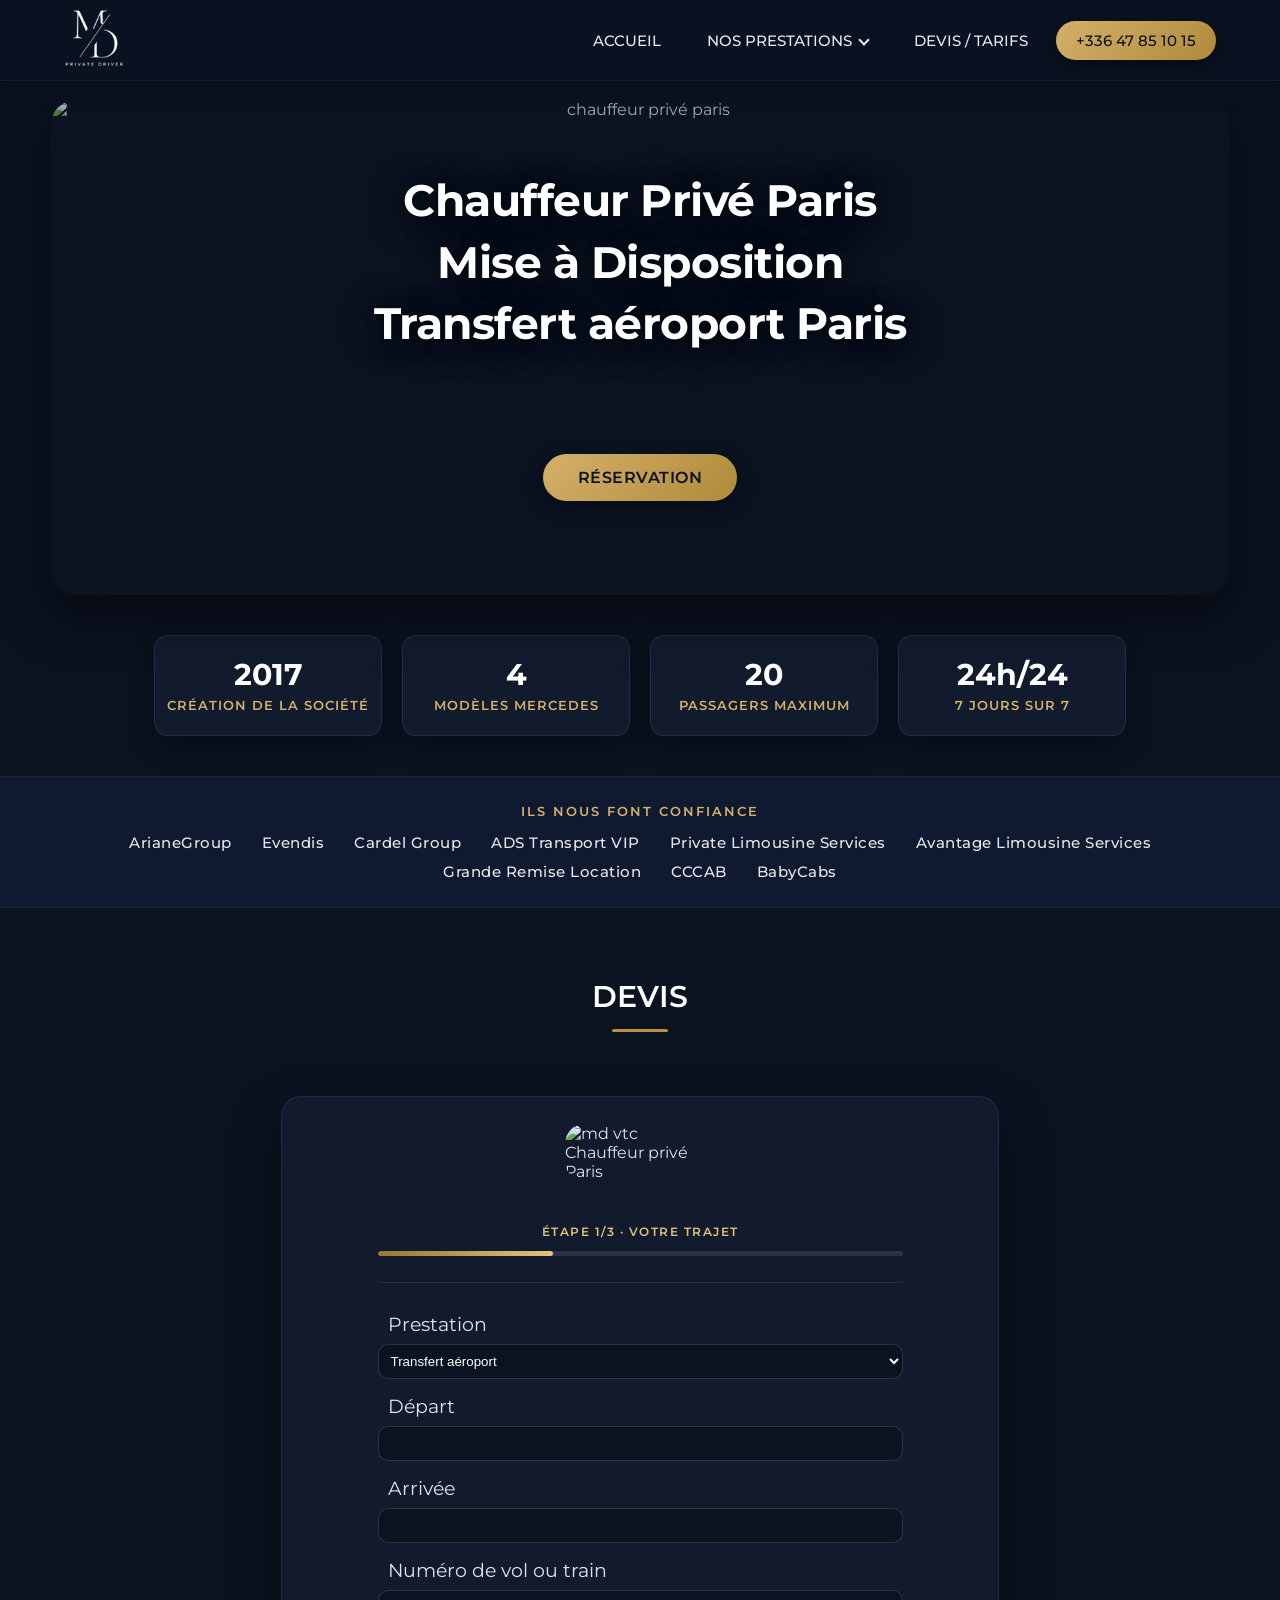
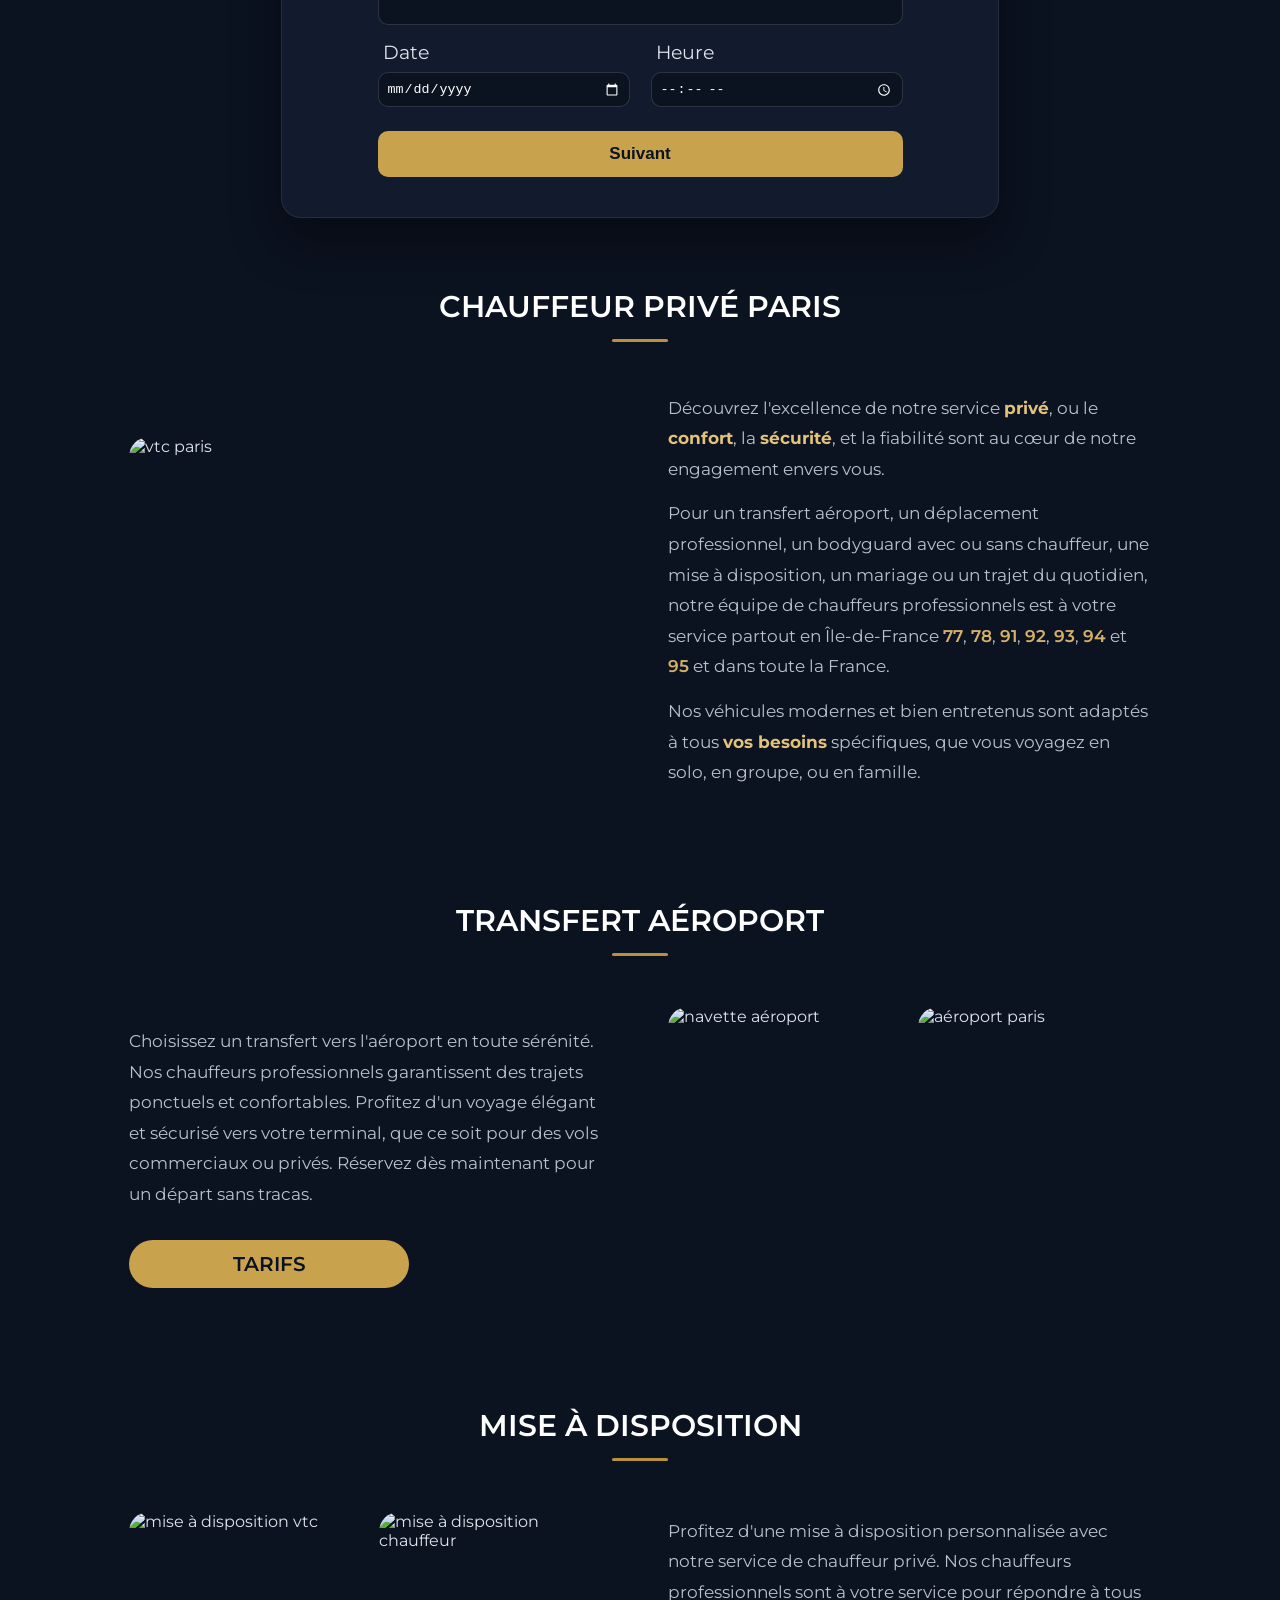
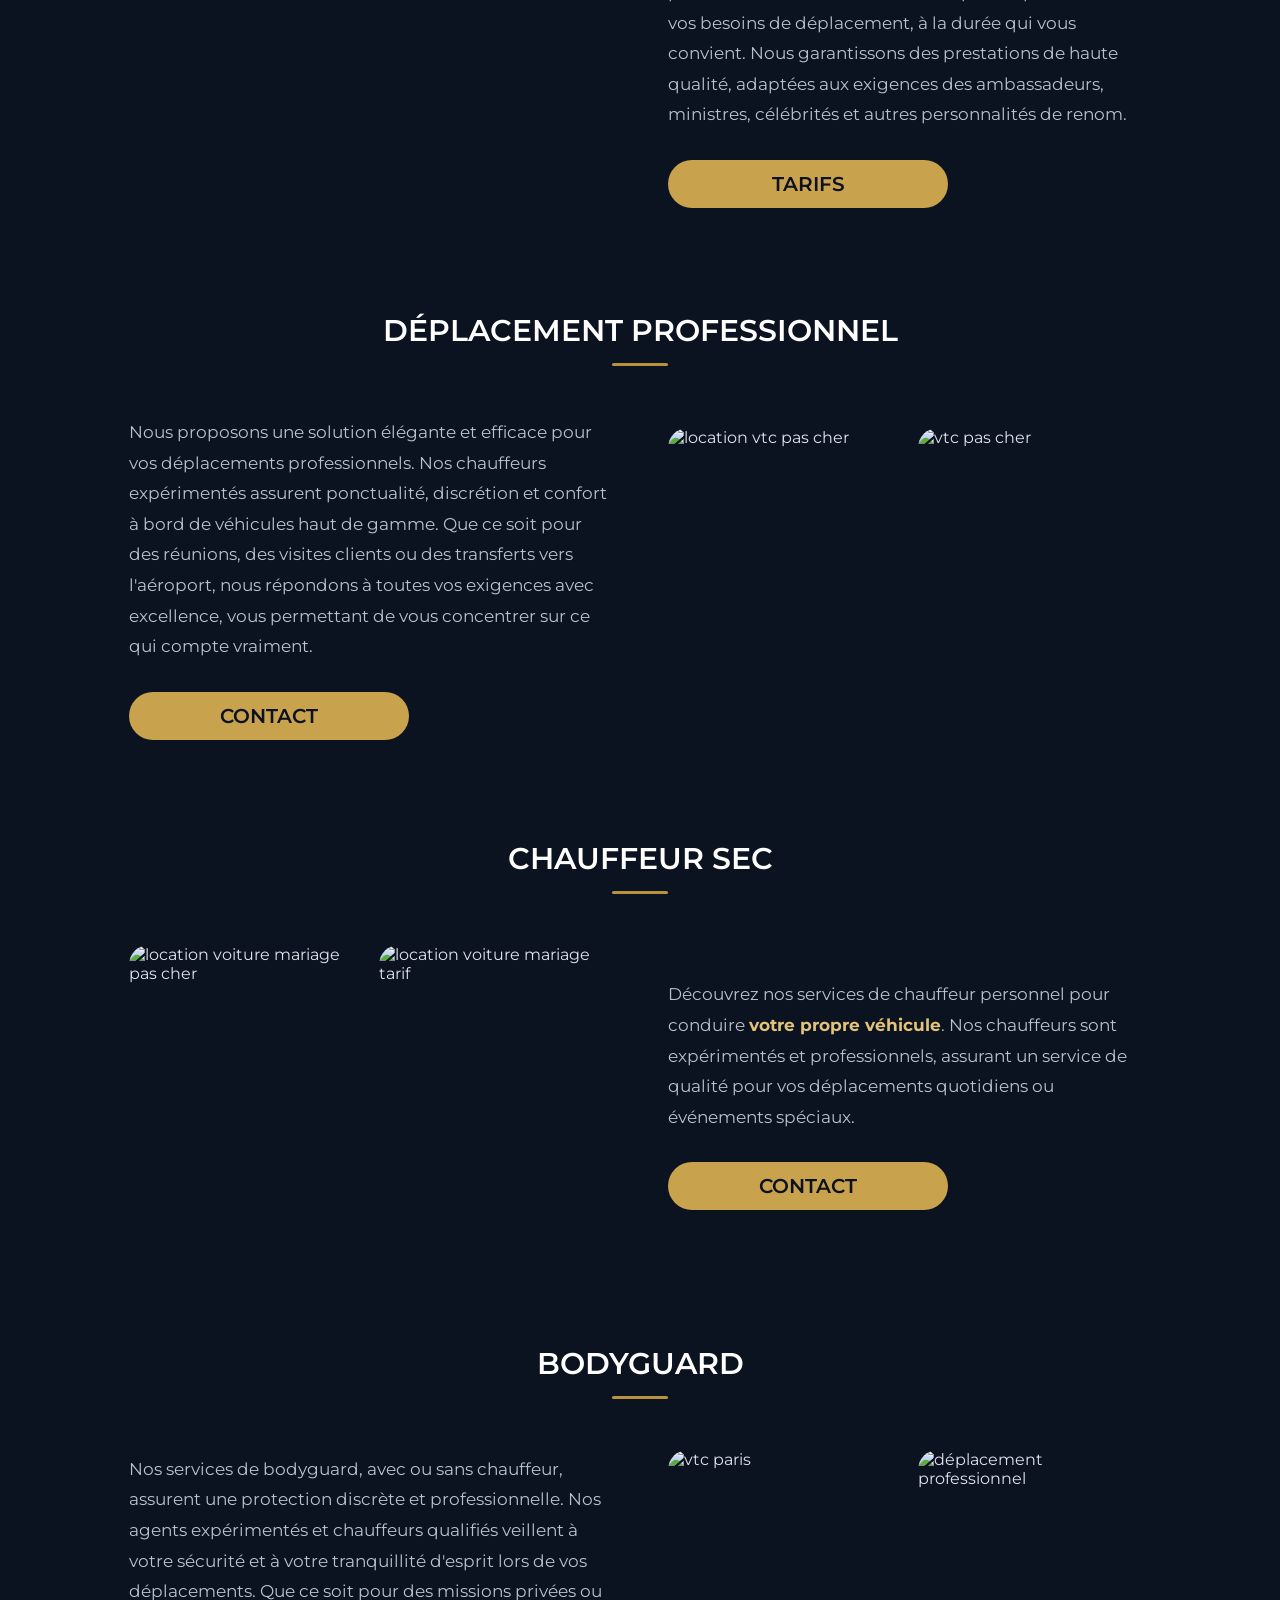
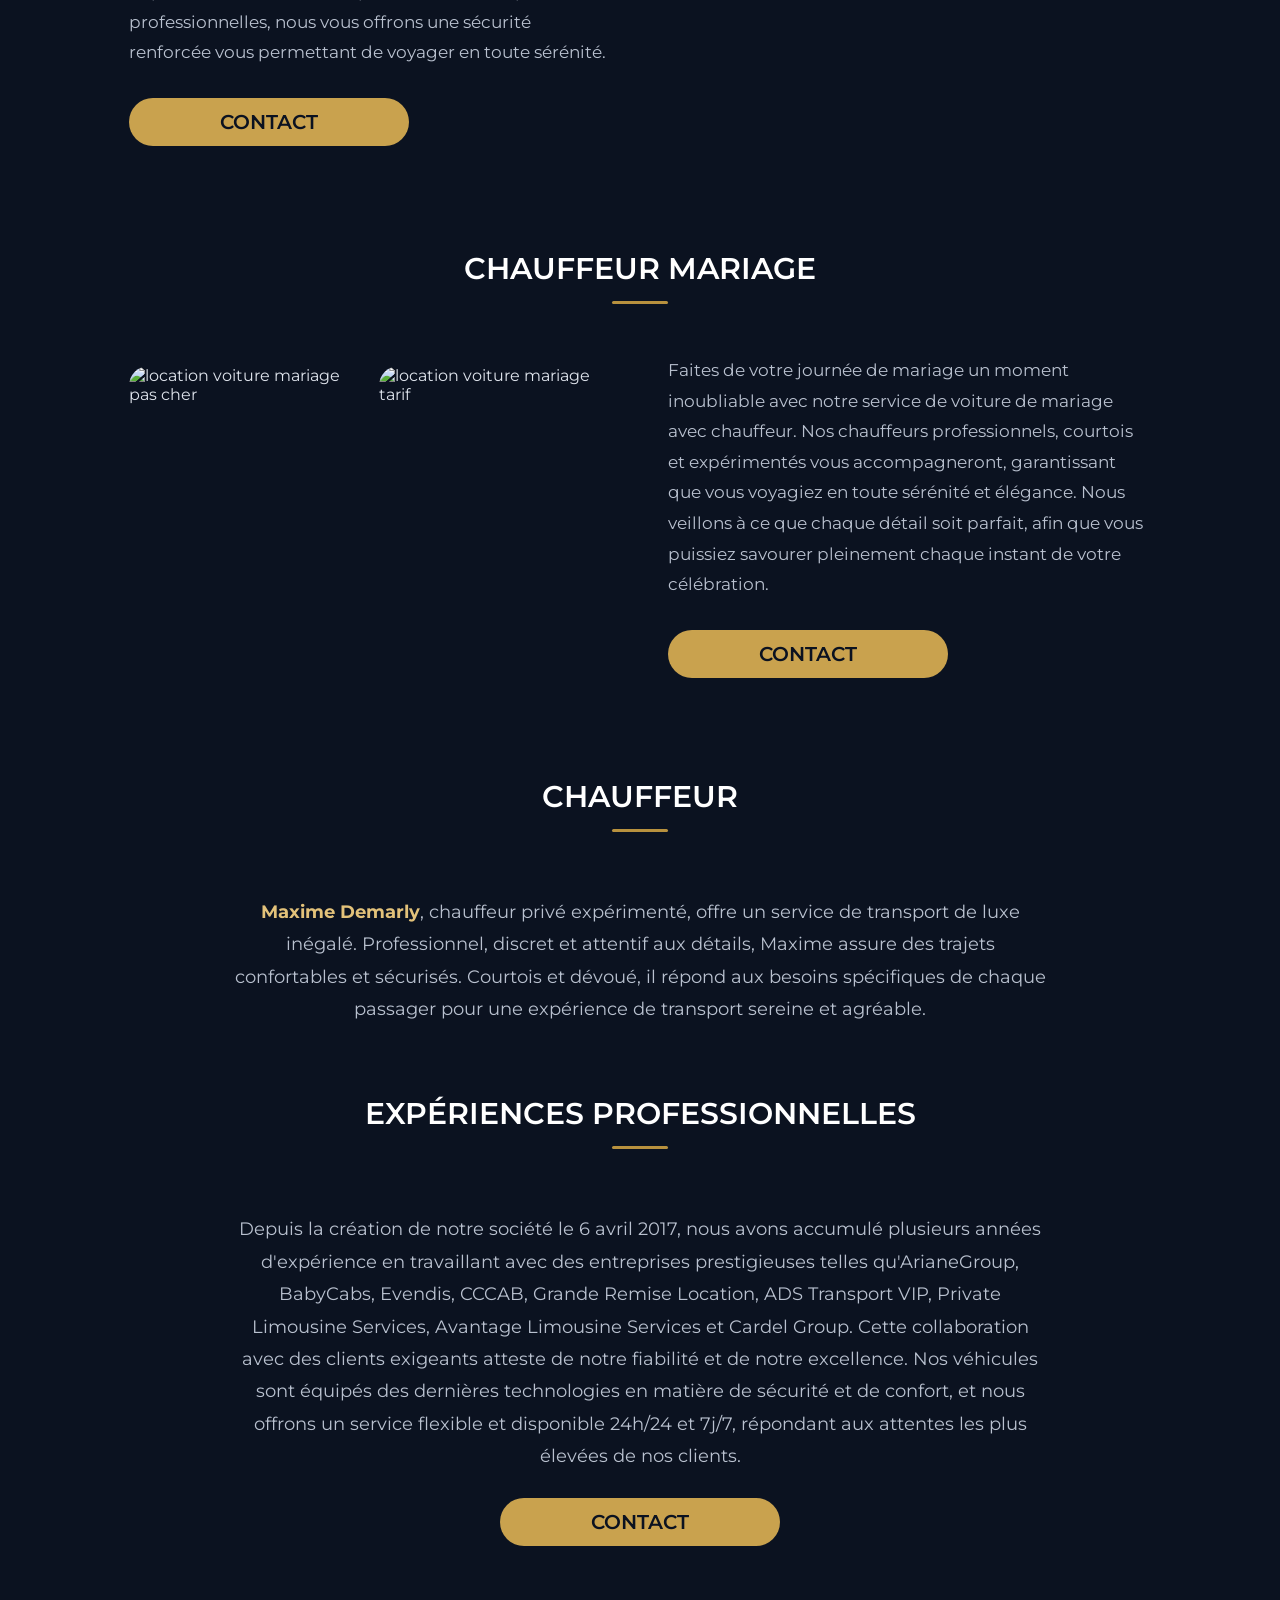
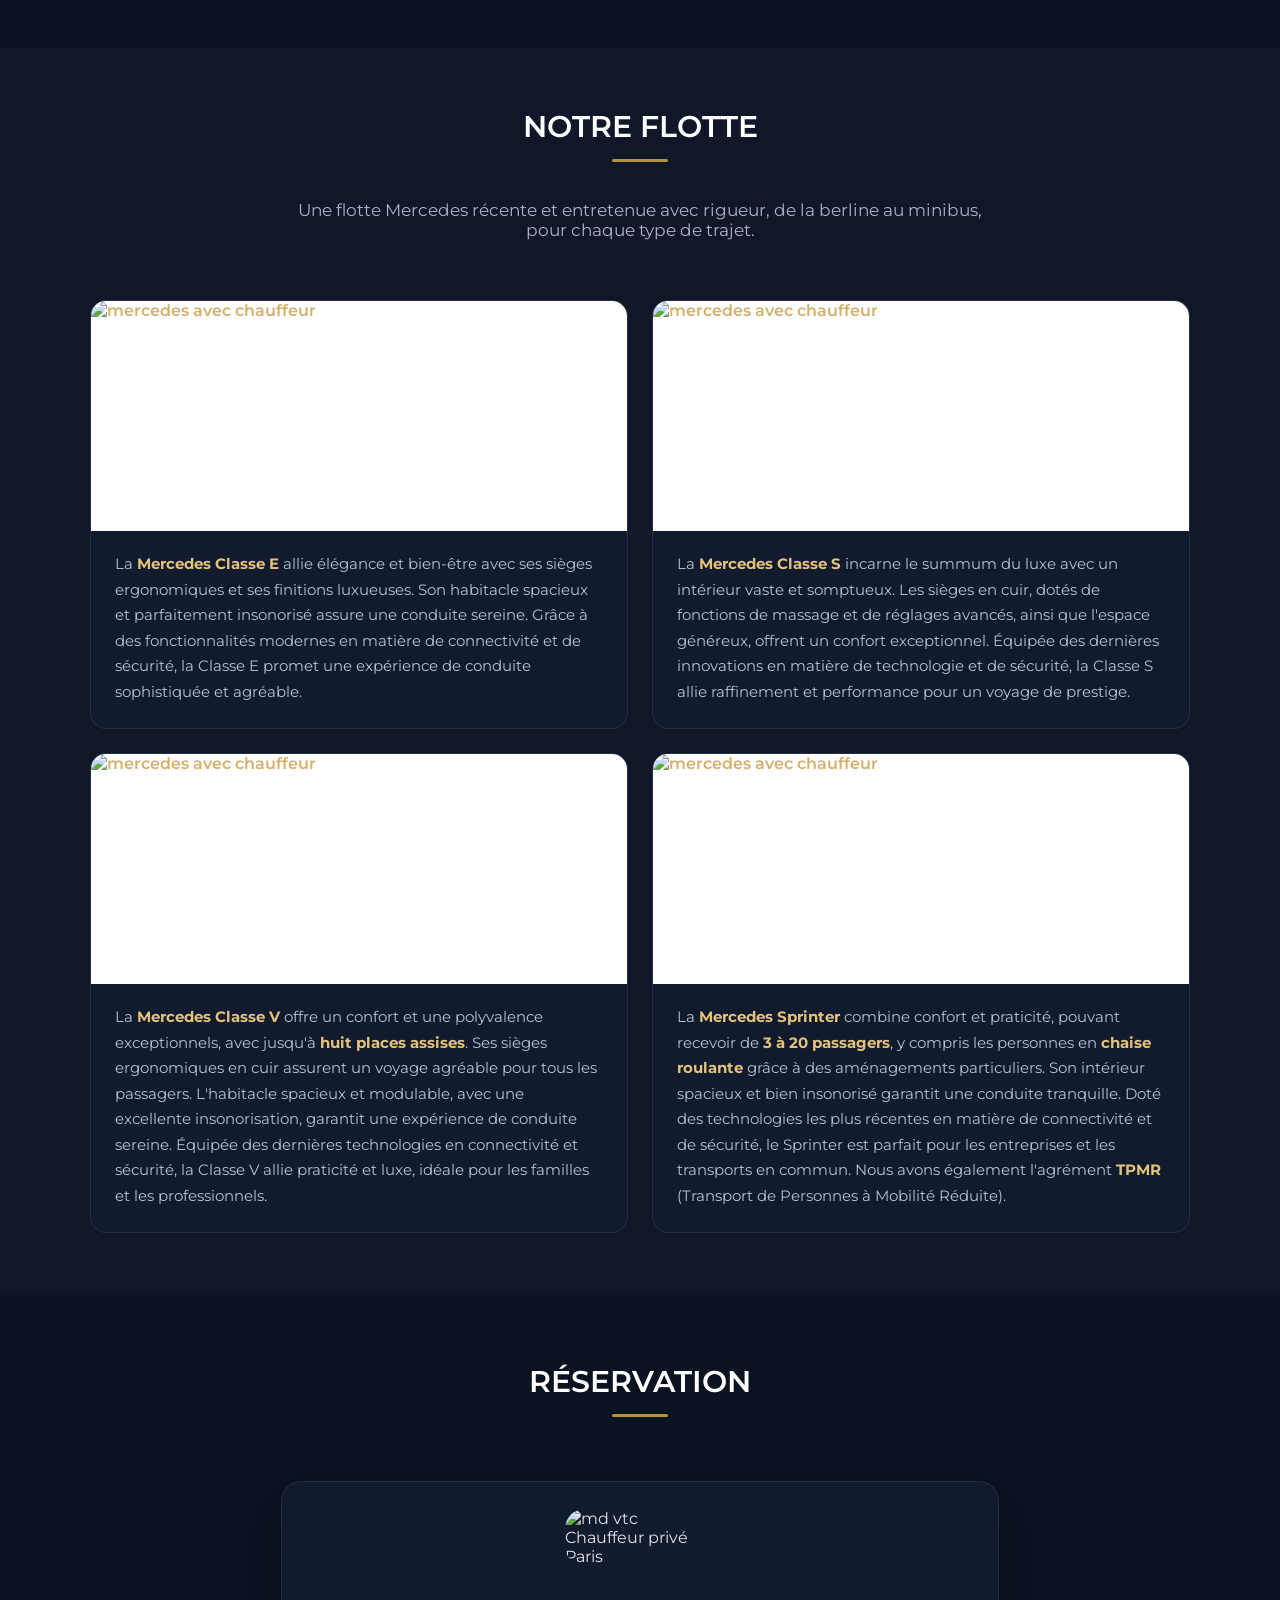
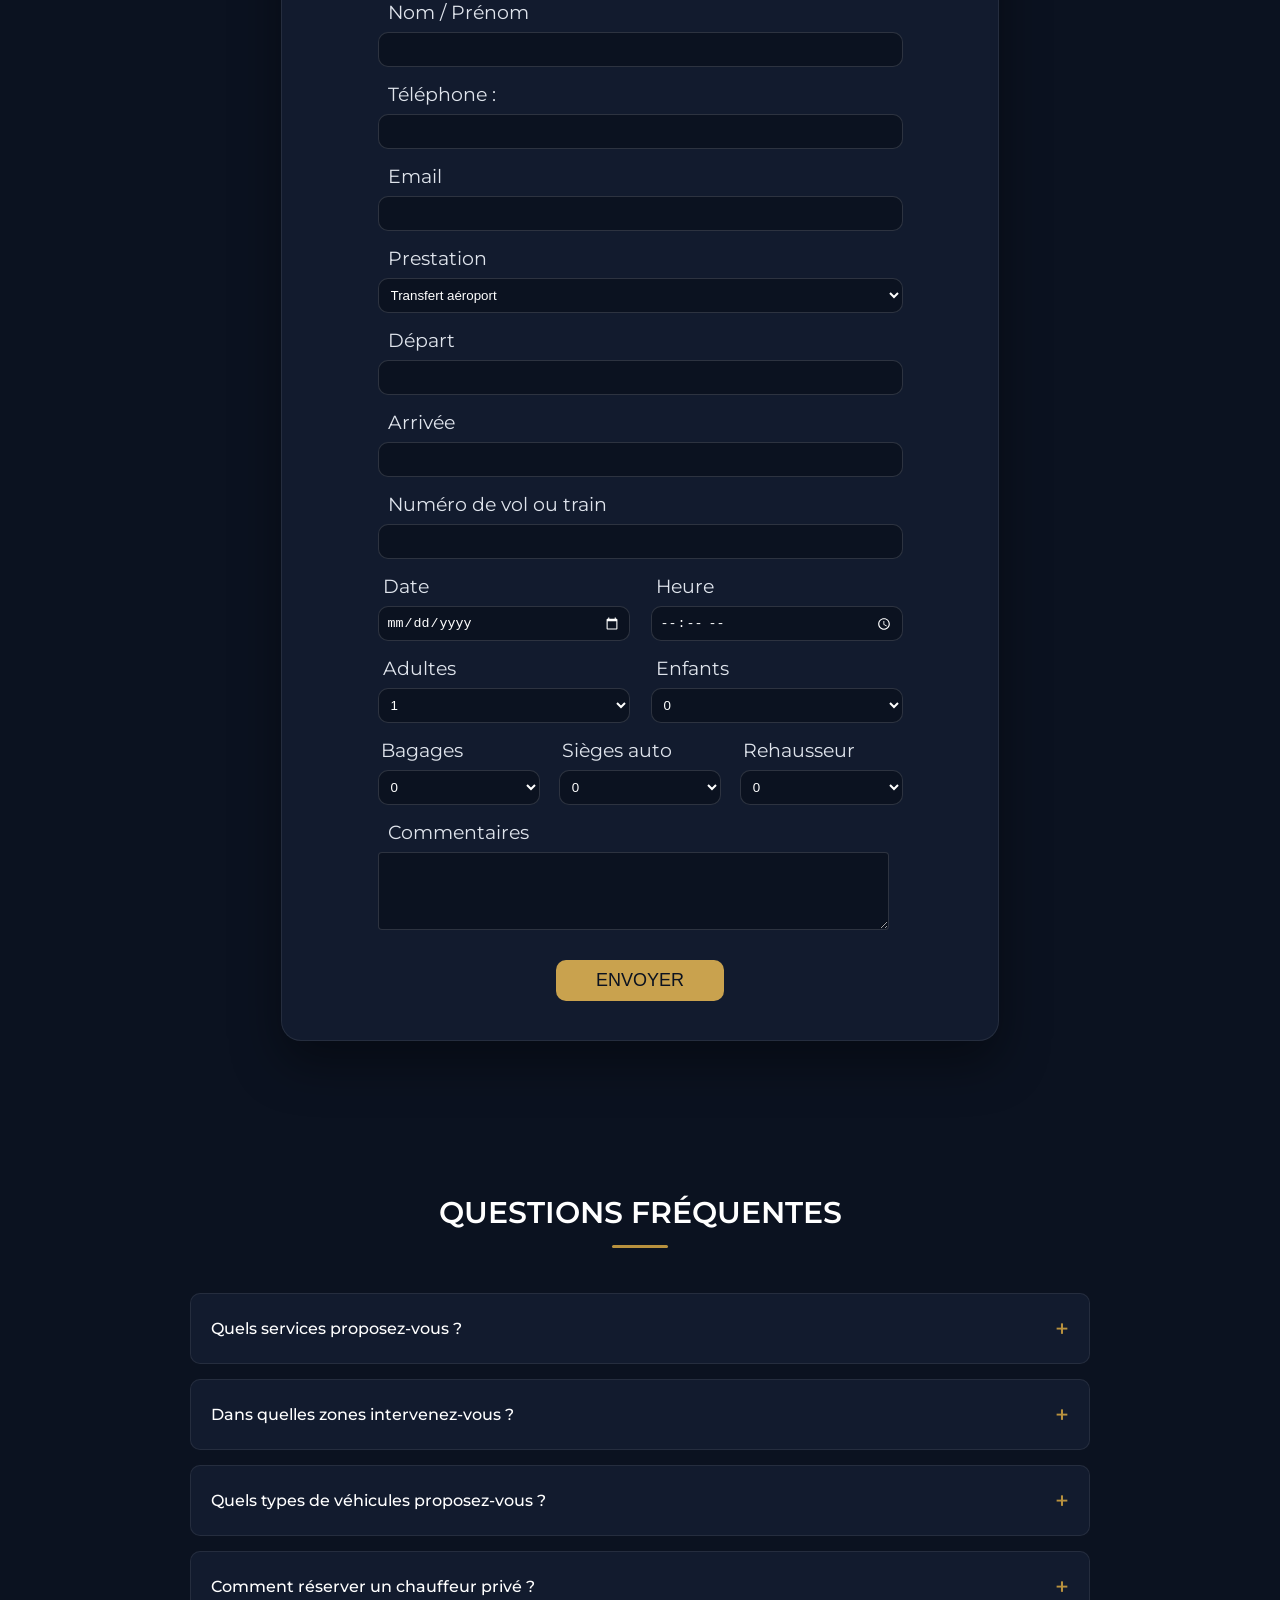
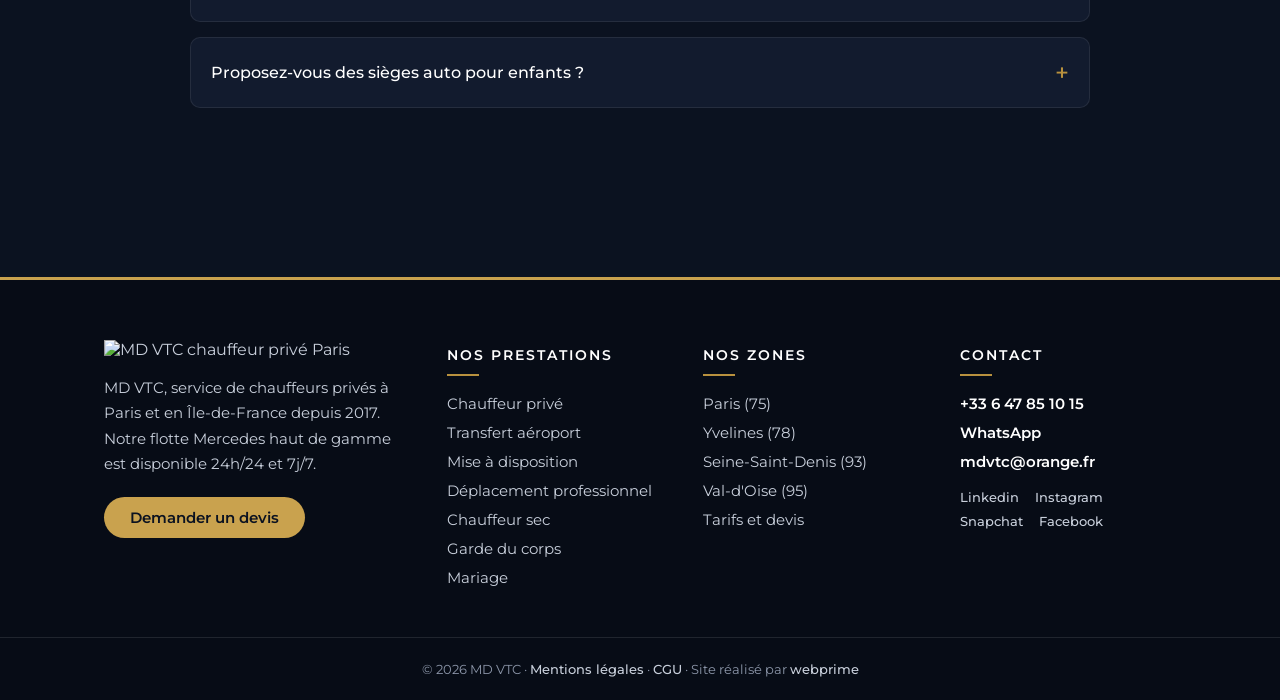
==== commit e7bd317d: "Retour au dark mode avec une nouvelle palette bleu-noir / or, logo blanc detoure dans le header Co-A" ====
--- a/index.html
+++ b/index.html
@@ -188,7 +188,7 @@
     <header>
         <nav class="navbar">
             <a href="https://chauffeur-prive-paris-idf.fr/" class="logo-link">
-                <img src="./logo/mdvtc-light.webp" alt="vtc paris" title="md vtc" class="logo" loading="lazy" decoding="async">
+                <img src="./logo/mdvtc-white.webp" alt="vtc paris" title="md vtc" class="logo" loading="lazy" decoding="async">
             </a>
             <input type="checkbox" id="nav-toggle" class="nav-toggle">
             <label for="nav-toggle" class="nav-burger">
@@ -251,7 +251,7 @@
         <h2>DEVIS</h2>
         <div class="form-container">
             <div class="image-container">
-                <img src="./logo/img-form-light.webp" alt="md vtc Chauffeur privé Paris" title="md vtc" loading="lazy" decoding="async">
+                <img src="./logo/img-form.webp" alt="md vtc Chauffeur privé Paris" title="md vtc" loading="lazy" decoding="async">
             </div>
             <form id="contactForm" action="https://webprime.app/webhook/contact/272e326a45cd4bac546192db1418b56149a9d7c18271dc7a4506eafcfe8ab524" method="POST" onsubmit="return sendBoth(event)">
                 <div class="hp-wrap">
@@ -685,7 +685,7 @@
         <h2>RÉSERVATION</h2>
           <div class="form-container">
             <div class="image-container">
-                <img src="./logo/img-form-light.webp" alt="md vtc Chauffeur privé Paris" title="md vtc" loading="lazy" decoding="async">
+                <img src="./logo/img-form.webp" alt="md vtc Chauffeur privé Paris" title="md vtc" loading="lazy" decoding="async">
             </div>
             <form id="contactForm2" onsubmit="return sendBoth(event)">
                 <!-- Honeypot anti-spam -->
--- a/style.css
+++ b/style.css
@@ -411,3 +411,117 @@
 }
 .fleet-section .nos-vehicules-pc a,.fleet-section .nos-vehicules a{display:block;width:100%}
 @media screen and (max-width:767.98px){.texte1 p{font-size:16px;line-height:1.65;margin:4% 6%;padding:0;word-spacing:normal}}
+
+/* Pages de prestations : cartes de prix, textes, sections */
+.p-slide{display:grid;grid-template-columns:repeat(auto-fit,minmax(260px,1fr));gap:24px;max-width:1100px;margin:10px auto 40px;padding:0 5%;box-sizing:border-box}
+.p-slide .slide{display:flex}
+.p-slide .slide p{width:auto;flex:1;margin:0;padding:24px 24px 26px;background:#fff;border:1px solid #e5e7eb;border-radius:16px;box-shadow:0 8px 24px rgba(15,35,66,.06);text-align:left;font-size:15px;line-height:2;word-spacing:normal;color:#3a4050;transition:transform .25s ease,box-shadow .25s ease}
+.p-slide .slide p:hover{transform:translateY(-4px);box-shadow:0 14px 34px rgba(15,35,66,.12)}
+.p-slide .slide img{display:block;width:100%;height:150px;object-fit:contain;margin:16px 0 14px;border-radius:10px;background:#fff}
+.p-slide .slide p strong{color:#0f2342;font-weight:700}
+.strong-pvtc{display:block;padding-bottom:12px;border-bottom:2px solid #b8913e;font-size:15px;letter-spacing:1.5px;color:#0f2342 !important;line-height:1.4}
+.p-slide>.texte1,.p-slide>p{grid-column:1 / -1}
+main>.texte1 p,main>section>.texte1 p,.texte1 p{max-width:820px;margin:0 auto 18px;padding:0}
+main>h2,main>section>h2{margin-top:70px}
+@media screen and (max-width:767.98px){
+.p-slide{grid-template-columns:1fr;padding:0 18px;gap:16px}
+.p-slide .slide p{padding:20px;font-size:15px}
+.p-slide .slide img{height:130px}
+main>h2,main>section>h2{margin-top:50px}
+main>.texte1 p,main>section>.texte1 p,.texte1 p{margin:0 20px 16px;font-size:16px;line-height:1.65;word-spacing:normal}
+}
+@media screen and (min-width:1025px){.p-slide{max-width:1240px;gap:22px}.p-slide .slide p{padding:22px 22px 24px;font-size:14.5px;line-height:1.95}}
+.p-slide .slide p strong{white-space:nowrap}@media screen and (min-width:1025px){.p-slide .slide p{font-size:14px;padding:22px 20px 24px}}
+@media screen and (max-width:767.98px){.site-footer{padding-bottom:84px}.footer-bottom{padding:16px 5% 10px}}
+@media screen and (min-width:768px) and (max-width:1024px){.navbar{padding:0 3%}.nav-menu{position:static;top:auto;gap:2px}.nav-item a,.dropdown-label{padding:8px 10px;font-size:.82rem}.nav-cta a{padding:8px 14px}.logo{height:56px;min-height:0;max-height:none;margin-left:0}}
+
+/* ===== Theme sombre : bleu-noir, cartes ardoise, accents or ===== */
+:root{color-scheme:dark}
+body{background-color:#0b1220;color:#dfe4ec}
+p{color:#b9c1cf}
+h1{color:#fff}
+h2{color:#fff}
+h3{color:#dfe4ec}
+strong{color:#e3c27a}
+a{color:#d4b06a}
+.texte1 a{color:#d4b06a}
+.section-intro{color:#aab3c5}
+
+/* Header */
+.navbar{background:rgba(11,18,32,.94);box-shadow:0 2px 24px rgba(0,0,0,.45);border-bottom:1px solid rgba(255,255,255,.06)}
+.nav-burger span{background:#fff}
+.nav-item a,.dropdown-label{color:#e6e9ef}
+.nav-item a:hover,.dropdown-label:hover{background:rgba(201,162,78,.12);color:#e3c27a}
+.arrow{border-color:#e6e9ef}
+.dropdown{background:#121b2e;border:1px solid rgba(255,255,255,.08);box-shadow:0 14px 40px rgba(0,0,0,.5)}
+.dropdown li a{color:#dfe4ec}
+.dropdown li a:hover{background:rgba(201,162,78,.12);color:#e3c27a}
+
+/* Boutons : or, texte bleu nuit */
+.nav-cta a,.bouton-1,.hero-btn-blue{background:linear-gradient(135deg,#d4b06a 0%,#b08a3a 100%);color:#0b1220 !important;box-shadow:0 6px 18px rgba(0,0,0,.35)}
+.nav-cta a:hover,.bouton-1:hover{background:linear-gradient(135deg,#e3c27a 0%,#c29b4a 100%);box-shadow:0 8px 22px rgba(0,0,0,.45)}
+.bouton-3,.form-container button,.form-nav .form-next,.form-nav .form-submit,.footer-cta{background:#c9a24e;color:#0b1220}
+.bouton-3:hover,.form-container button:hover,.form-nav .form-next:hover,.form-nav .form-submit:hover,.footer-cta:hover{background:#e3c27a;color:#0b1220}
+.form-nav .form-prev{background:transparent;border:1px solid #c9a24e;color:#e3c27a}
+.form-nav .form-prev:hover{background:rgba(201,162,78,.12)}
+
+/* Bandeau photo du haut */
+.img-index{box-shadow:0 18px 50px rgba(0,0,0,.5)}
+.img-index::after{background:linear-gradient(180deg,rgba(11,18,32,.15) 0%,rgba(11,18,32,.55) 100%)}
+
+/* Formulaires */
+.form-container{background:#121b2e;border:1px solid rgba(255,255,255,.08);box-shadow:0 22px 50px rgba(0,0,0,.4);color:#dfe4ec}
+.form-container h2{color:#fff}
+.form-container label{color:#dfe4ec}
+.form-container input,.form-container select,textarea{background:#0b1220;border:1px solid rgba(255,255,255,.14);color:#fff}
+.form-container input:focus,.form-container select:focus,textarea:focus{outline:none;border-color:#c9a24e}
+.form-progress{border-bottom-color:rgba(255,255,255,.08)}
+.form-progress-bar{background:rgba(255,255,255,.1)}
+.form-progress-bar span{background:linear-gradient(90deg,#9a7630,#e3c27a)}
+.form-progress-label{color:#e3c27a}
+
+/* Chiffres cles, references, flotte */
+.stat{background:#121b2e;border-color:rgba(255,255,255,.08);box-shadow:0 10px 26px rgba(0,0,0,.3)}
+.stat strong{color:#fff}
+.stat span{color:#d4b06a}
+.refs{background:#0f1a30;border-top:1px solid rgba(255,255,255,.05);border-bottom:1px solid rgba(255,255,255,.05)}
+.fleet-section{background:#0f1729}
+.fleet-section .vehi-index{background:#121b2e;border-color:rgba(255,255,255,.08)}
+.fleet-section .nos-vehicules-pc img,.fleet-section .nos-vehicules img{background:#fff}
+
+/* Cartes de prix */
+.p-slide .slide p{background:#121b2e;border-color:rgba(255,255,255,.08);color:#b9c1cf;box-shadow:0 10px 28px rgba(0,0,0,.3)}
+.p-slide .slide p:hover{box-shadow:0 16px 38px rgba(0,0,0,.45)}
+.p-slide .slide p strong{color:#e3c27a}
+.strong-pvtc{color:#fff !important}
+
+/* FAQ */
+.faq-item{background:#121b2e;border-color:rgba(255,255,255,.08);box-shadow:none}
+.faq-item label{color:#fff}
+.faq-item label:hover,.faq-item input[type="checkbox"]:checked + label{background:#16213a}
+.faq-answer{background:#0f1729}
+.faq-answer p{color:#b9c1cf}
+
+/* Footer */
+.site-footer{background:#070c16;border-top-color:#c9a24e}
+
+/* Barre du bas (mobile) */
+.bottom-nav{background:#121b2e;border:1px solid rgba(255,255,255,.08);box-shadow:0 -4px 24px rgba(0,0,0,.5)}
+.bottom-nav-item,.bottom-nav-label{color:#dfe4ec}
+.bottom-nav-icon{background:rgba(201,162,78,.14);box-shadow:none}
+.bottom-nav-icon svg{stroke:#e3c27a}
+.bottom-nav-call .bottom-nav-icon{background:#c9a24e}
+.bottom-nav-call .bottom-nav-icon svg{fill:#0b1220}
+
+@media screen and (max-width:767.98px){
+.nav-menu{background:#0f1729;box-shadow:0 14px 34px rgba(0,0,0,.5)}
+.nav-item{border-bottom-color:rgba(255,255,255,.08)}
+.dropdown{background:rgba(255,255,255,.04);border:none;box-shadow:none}
+.dropdown li a{color:#b9c1cf}
+.dropdown li a:hover{color:#e3c27a}
+}
+/* Logo blanc detoure dans le header */
+.logo{height:58px;width:auto;transform:none}
+@media screen and (min-width:768px) and (max-width:1024px){.logo{height:50px}}
+@media screen and (max-width:767.98px){.logo,.logo:hover{height:50px;transform:none}}
+.faq-section h2{color:#fff}
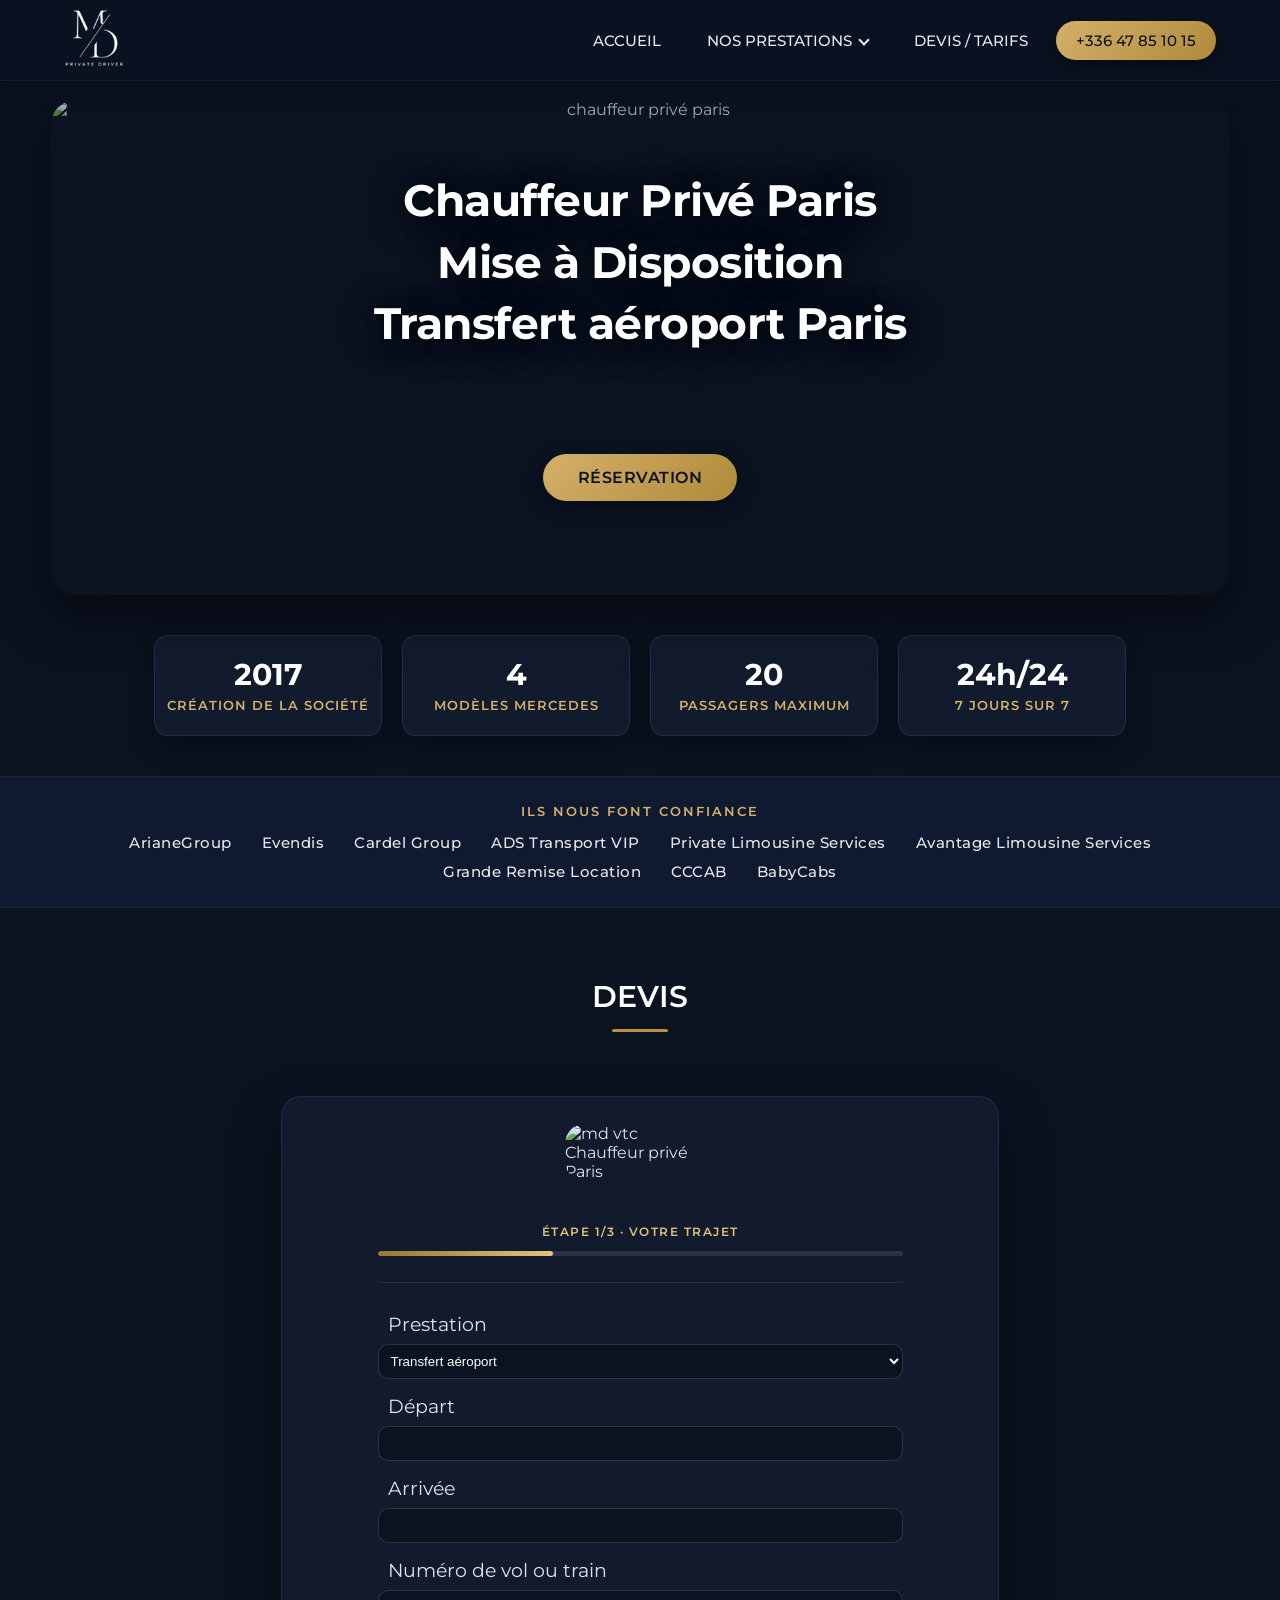
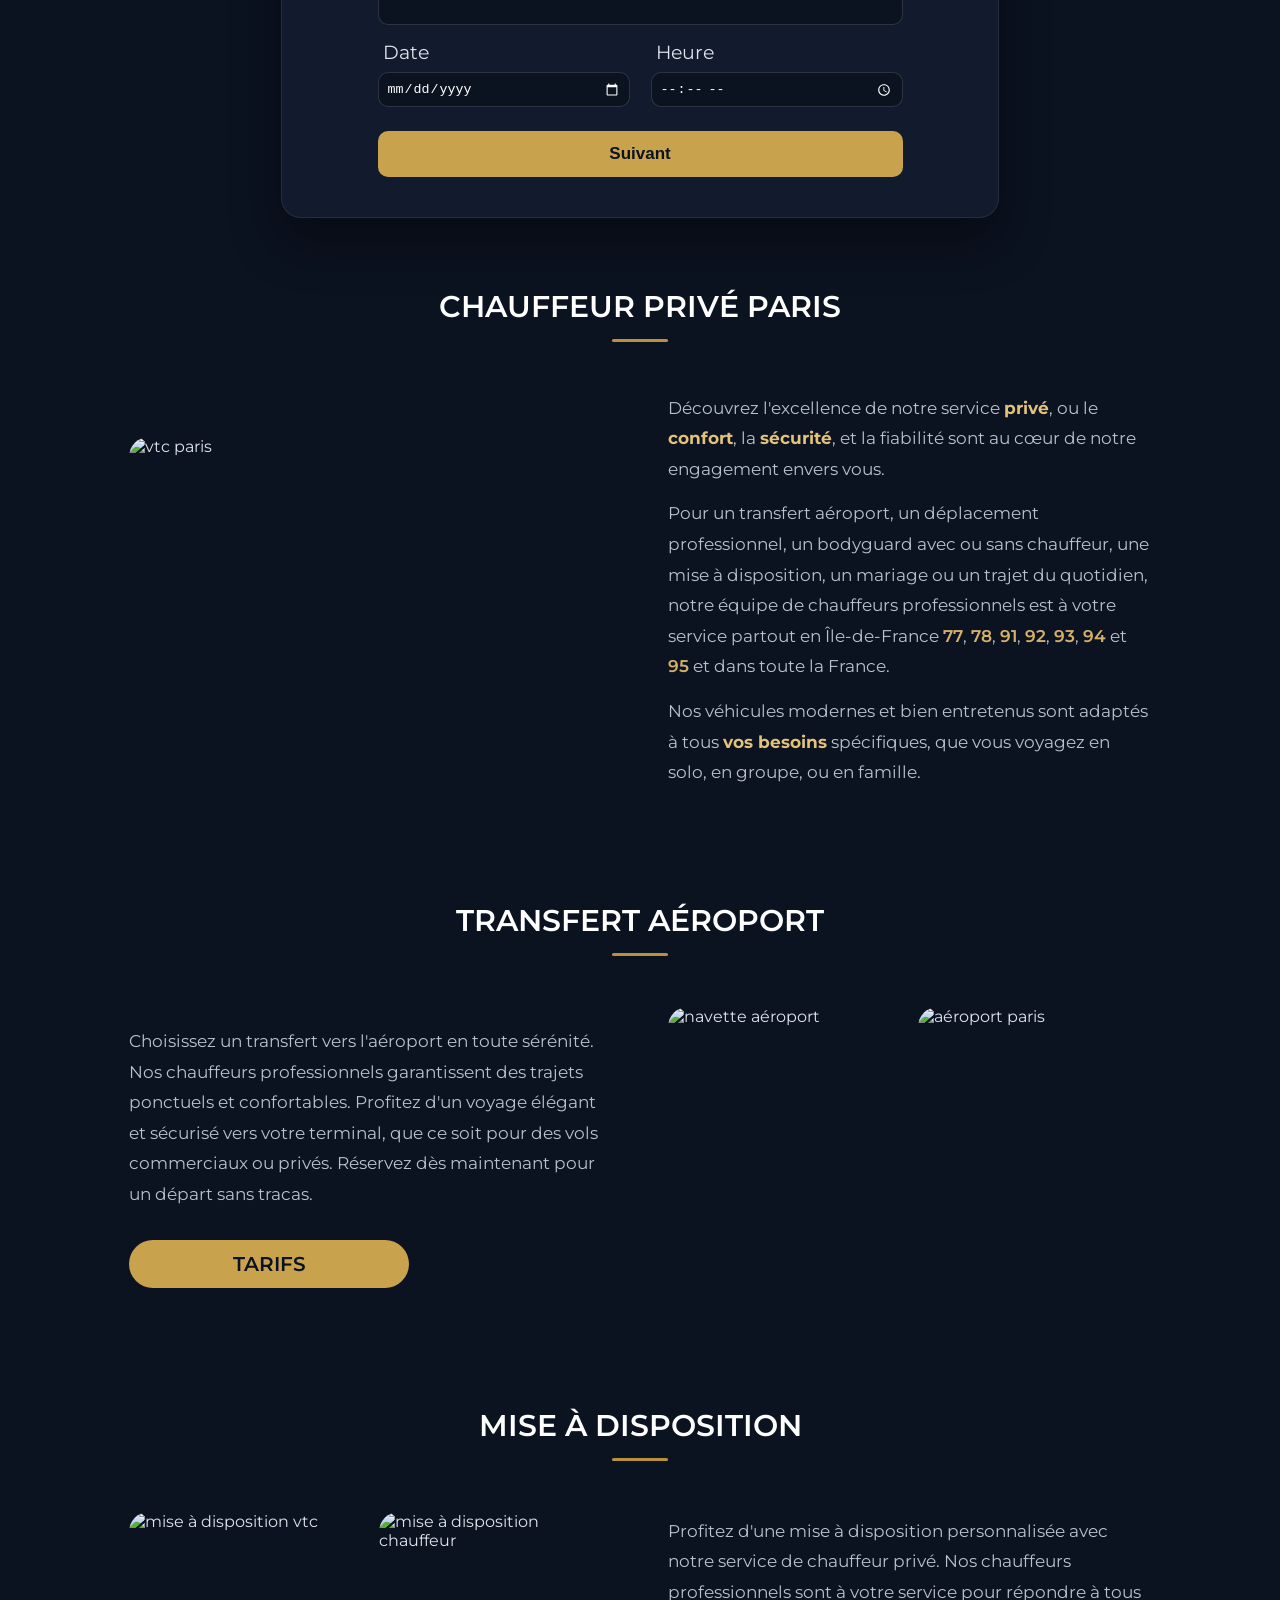
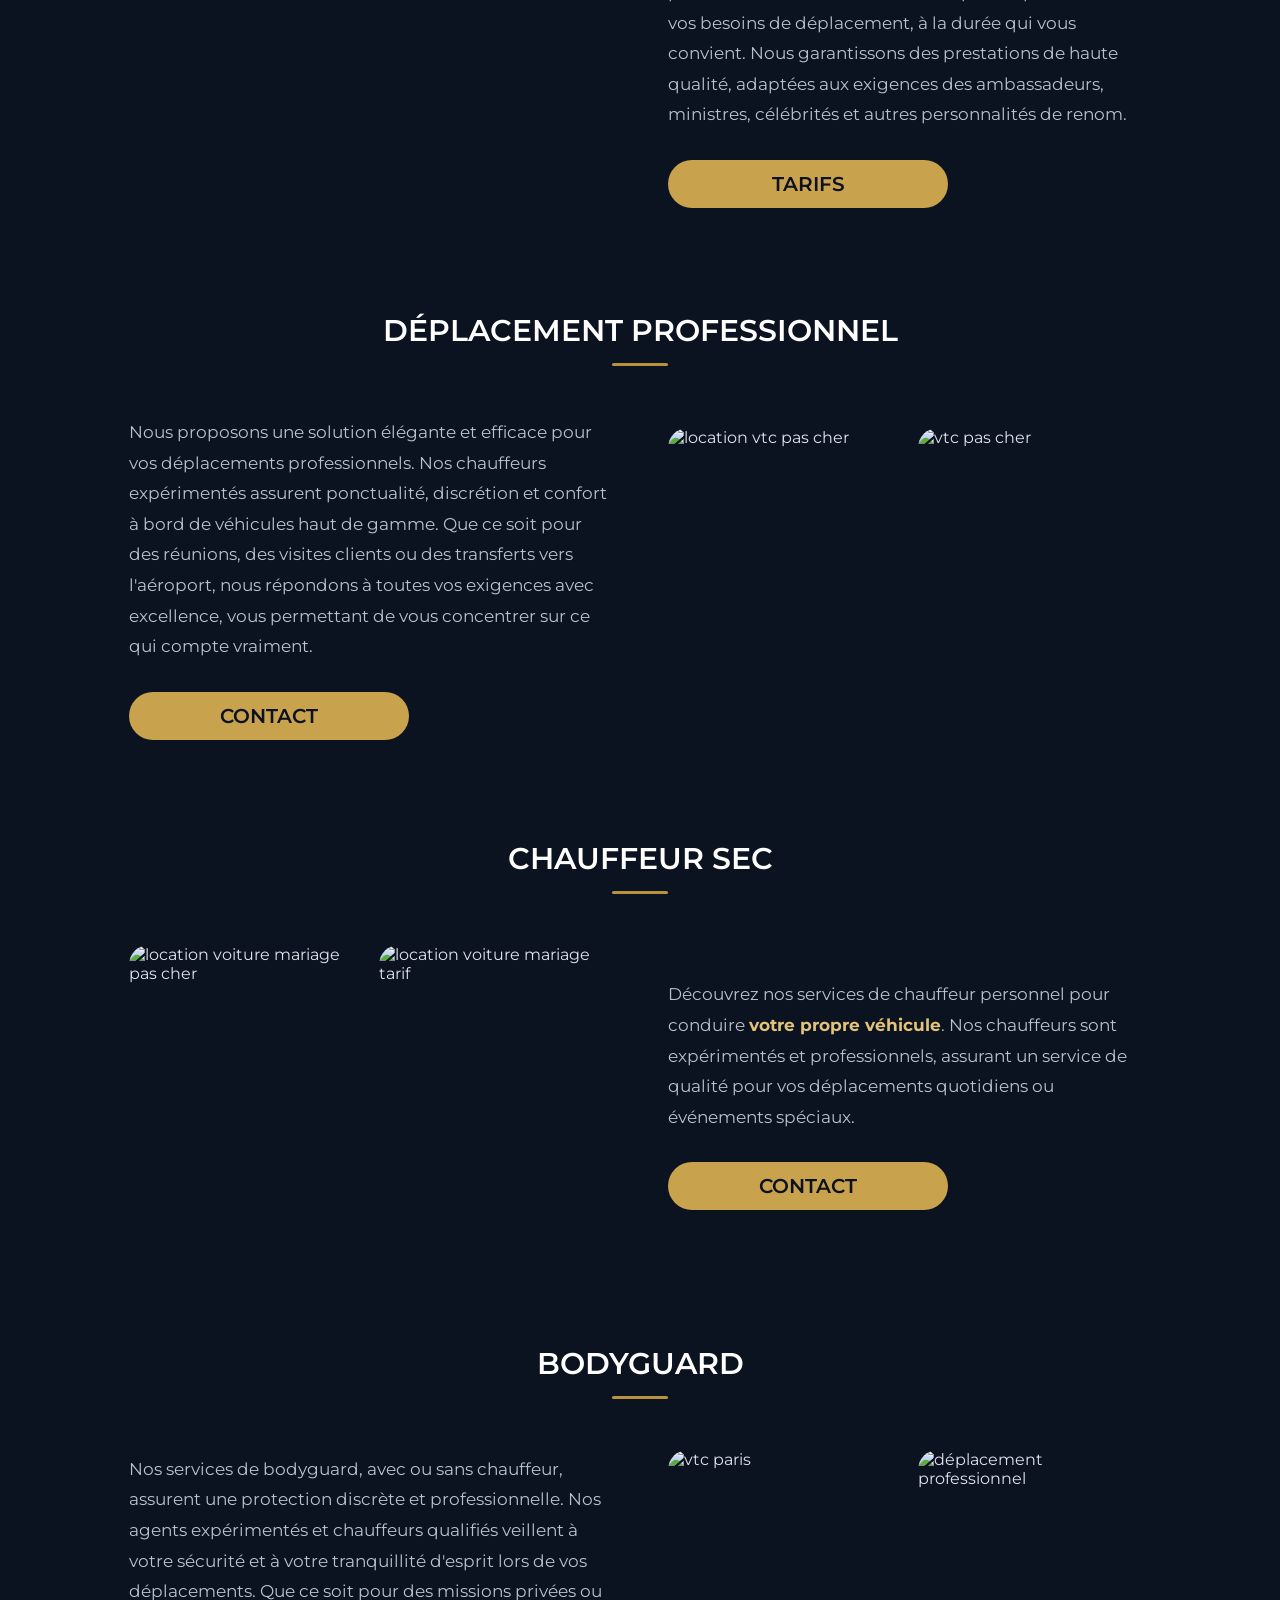
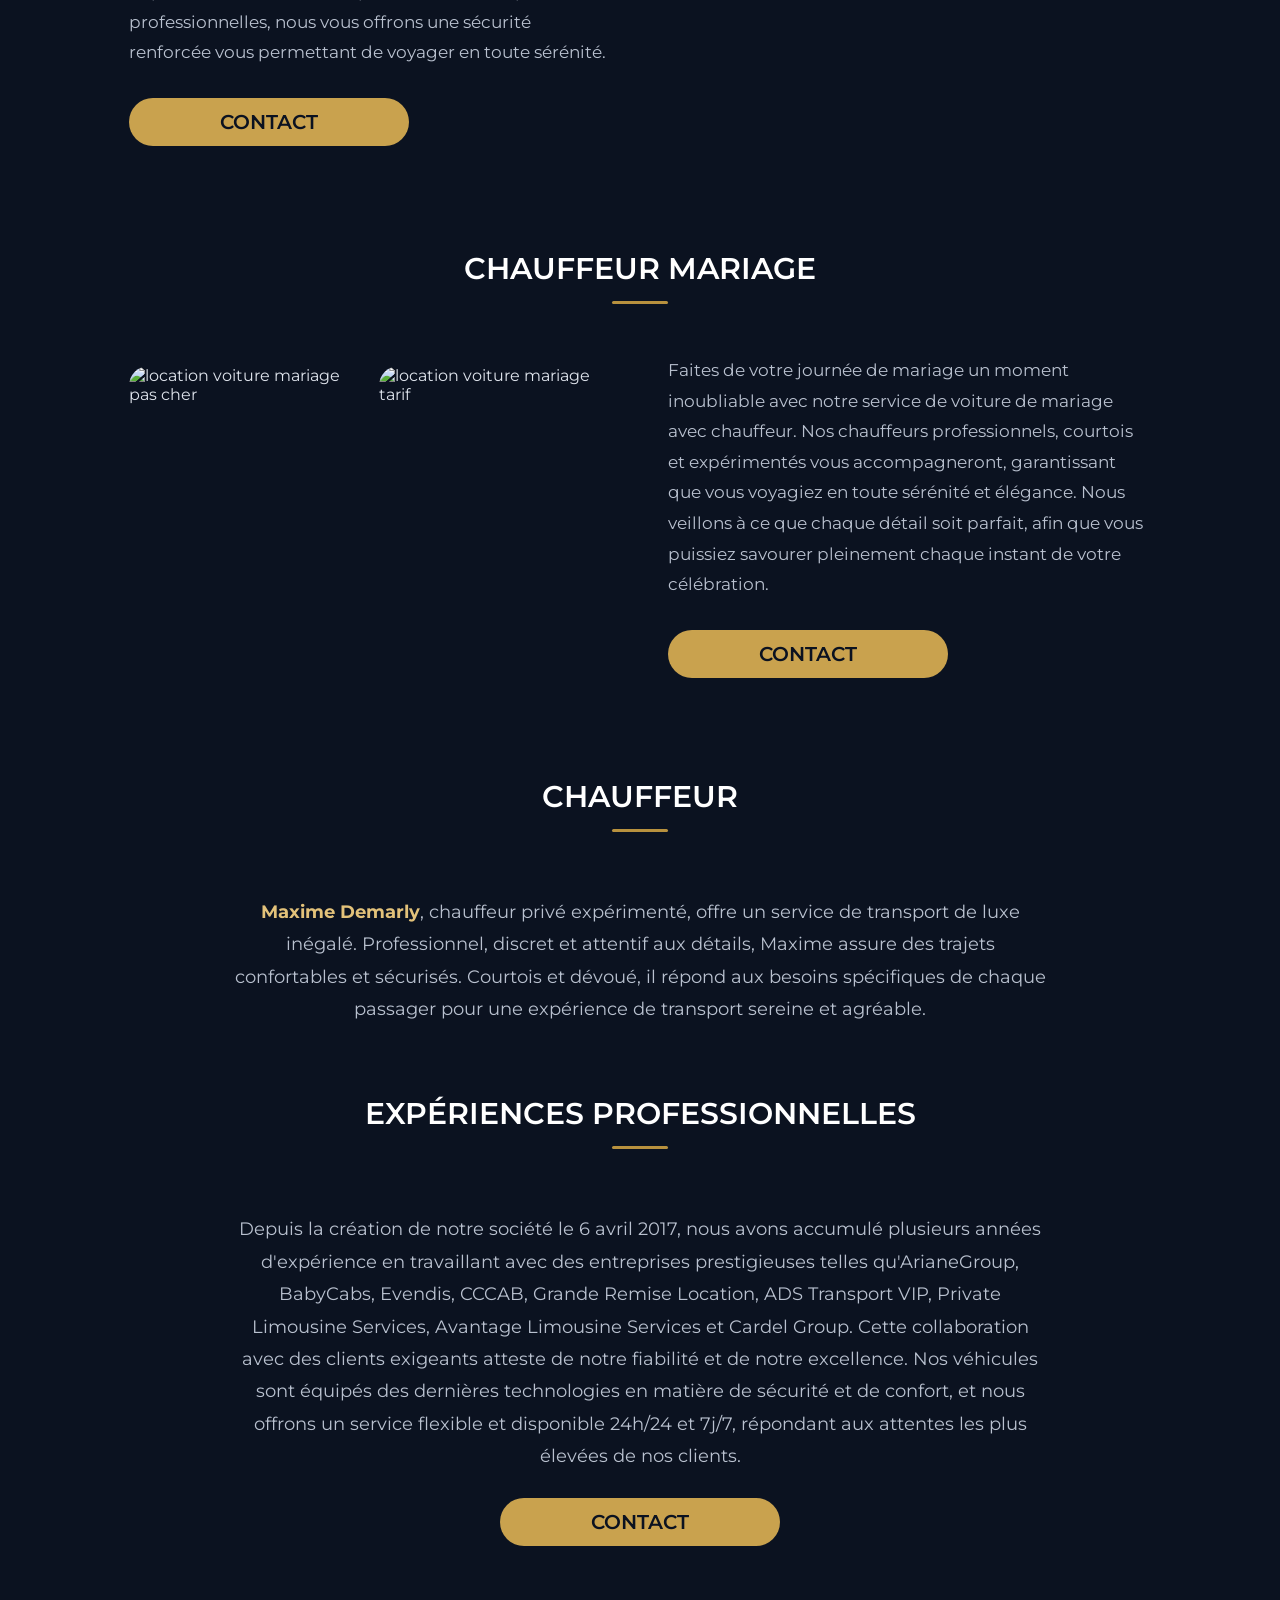
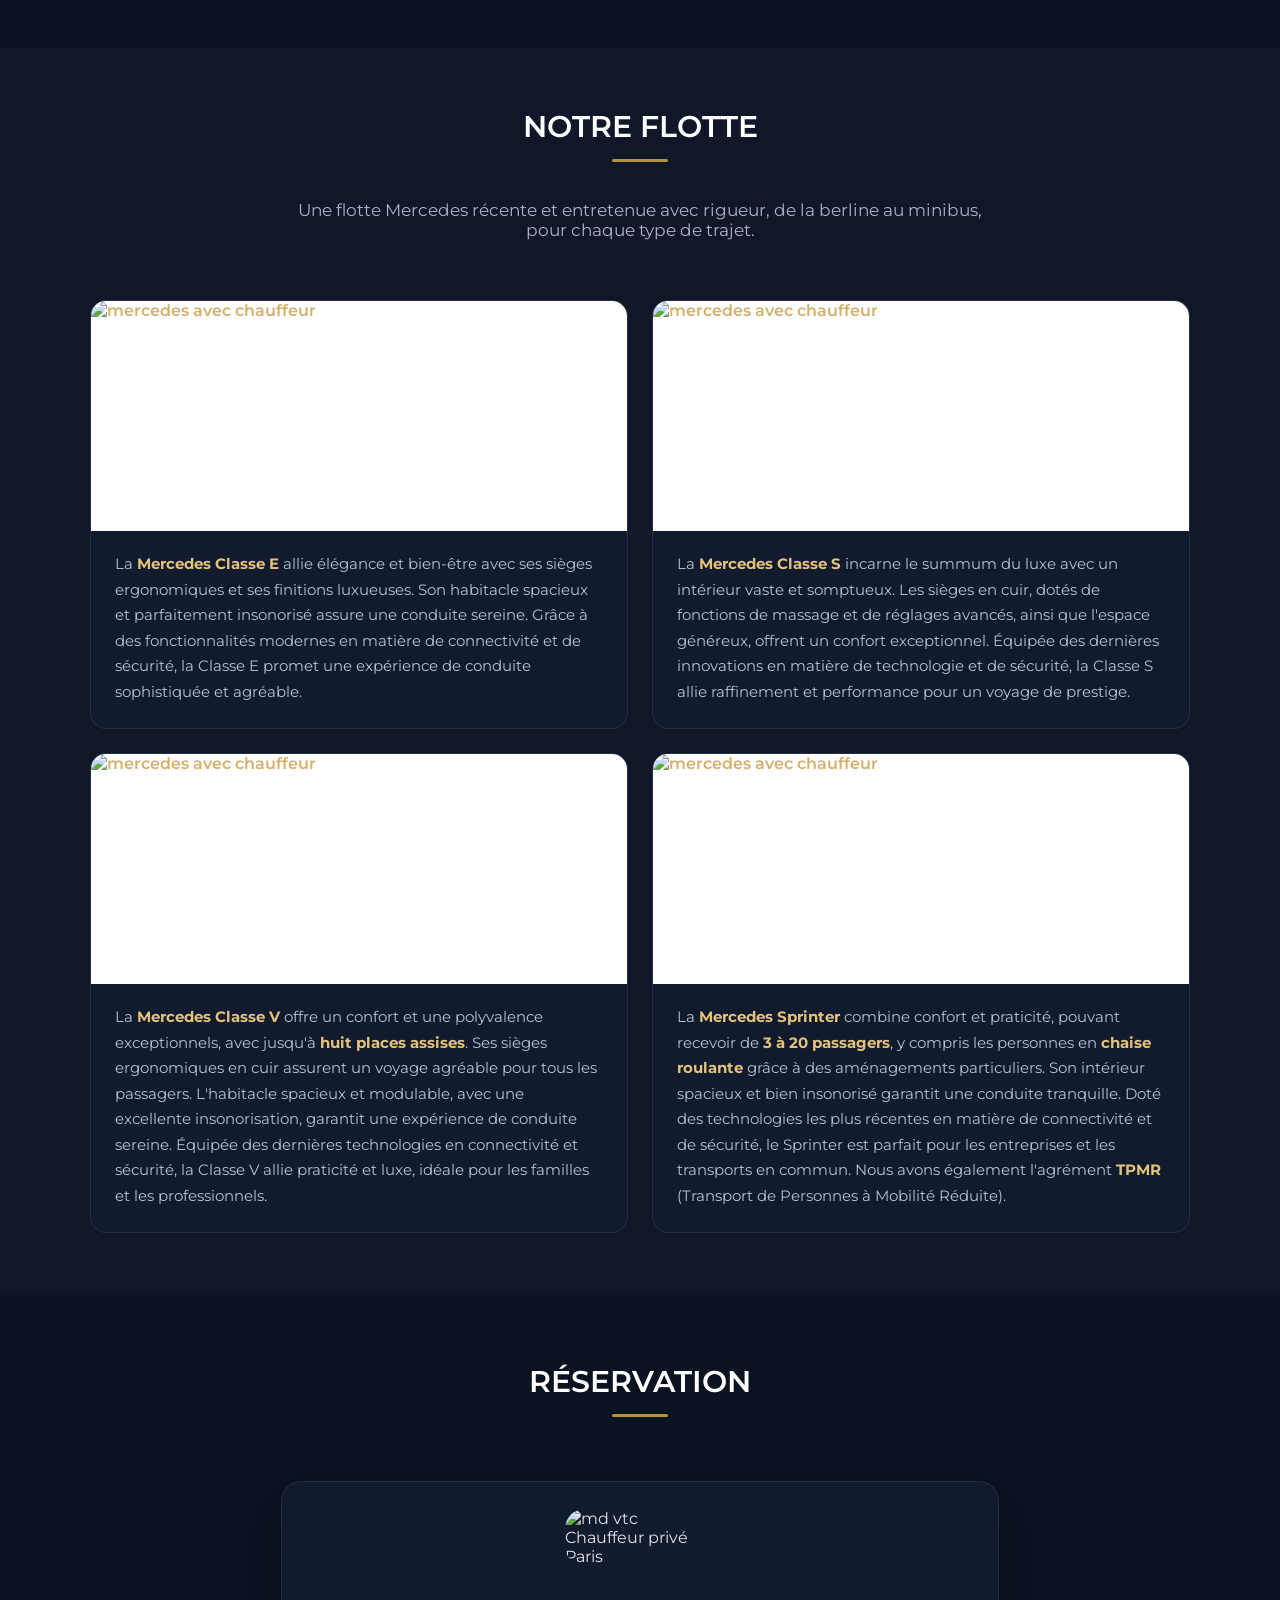
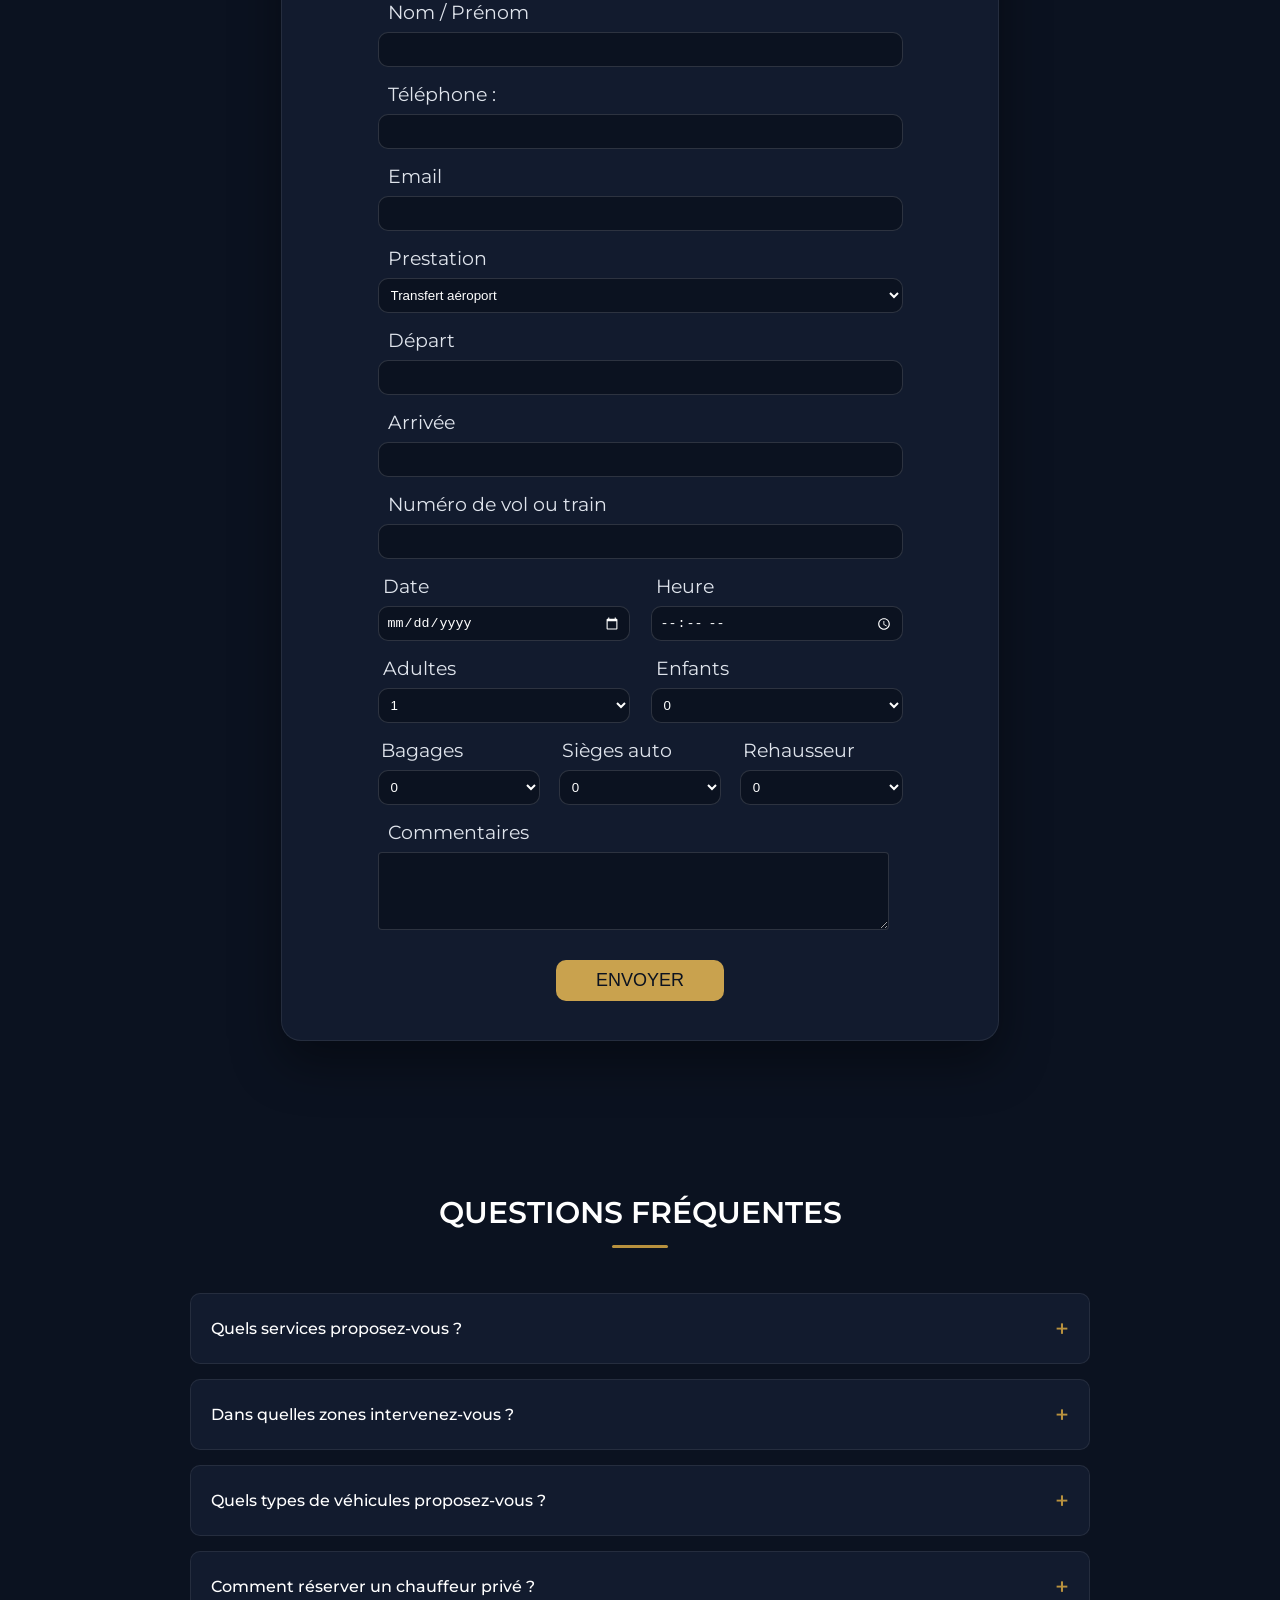
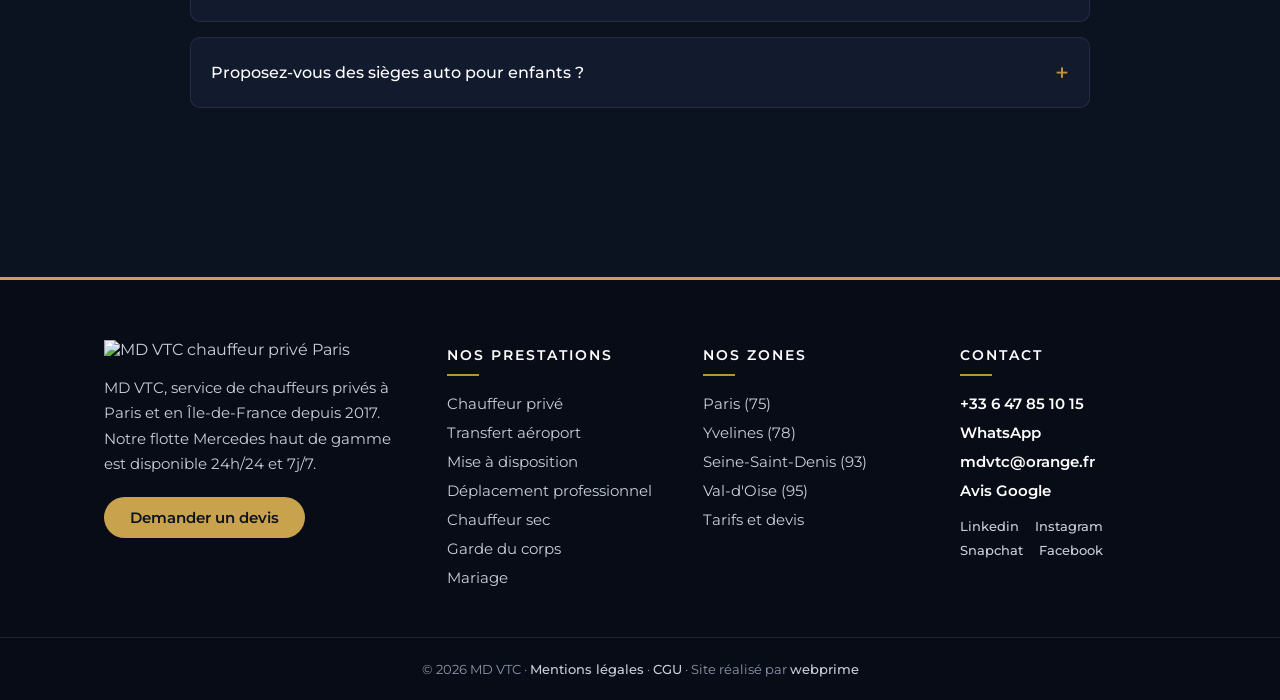
==== commit bd5837df: "Fiche Google : lien vers les avis en pied de page et sameAs dans le schema Co-Authored-By: Claude Op" ====
--- a/index.html
+++ b/index.html
@@ -25,6 +25,7 @@
     "description": "Réservez votre chauffeur privé avec md vtc pour des déplacements impeccables. Profitez d'un service fiable, ponctuel et luxueux. Experts du transport privé, nos chauffeurs vous assurent une expérience sécurisée. Réservez dès maintenant pour des trajets en toute sérénité.",
     "url": "https://chauffeur-prive-paris-idf.fr",
     "telephone": "+33647851015",
+    "sameAs": ["https://www.google.com/search?kgmid=/g/11m5km8t4g"],
     "address": {
         "@type": "PostalAddress",
         "addressLocality": "Paris",
@@ -357,7 +358,7 @@
                     <input type="text" id="name" name="nom" required pattern="[A-Za-zÀ-ÿ' -]{2,60}" title="Indiquez votre nom (lettres uniquement, 2 à 60 caractères)">
 
                     <label for="tel">Téléphone :</label>
-                    <input type="tel" id="tel" name="tel" pattern="^((\+33|0)[1679])[0-9]{8}$" maxlength="12" required>
+                    <input type="tel" id="tel" name="tel" required pattern="(?:(?:\+|00)33[ .\-]?|0)[1679](?:[ .\-]?\d{2}){4}" maxlength="20" inputmode="tel" title="Numéro français uniquement : 06 12 34 56 78 ou +33 6 12 34 56 78">
 
                     <label for="email">Email</label>
                     <input type="email" id="email" name="email" required>
@@ -698,7 +699,7 @@
                 <input type="text" id="name2" name="nom" required pattern="[A-Za-zÀ-ÿ' -]{2,60}" title="Indiquez votre nom (lettres uniquement, 2 à 60 caractères)">
 
                 <label for="tel2">Téléphone :</label>
-                <input type="tel" id="tel2" name="tel" pattern="^((\+33|0)[1679])[0-9]{8}$" maxlength="12" required>
+                <input type="tel" id="tel2" name="tel" required pattern="(?:(?:\+|00)33[ .\-]?|0)[1679](?:[ .\-]?\d{2}){4}" maxlength="20" inputmode="tel" title="Numéro français uniquement : 06 12 34 56 78 ou +33 6 12 34 56 78">
 
                 <label for="email2">Email</label>
                 <input type="email" id="email2" name="email" required>
@@ -871,6 +872,7 @@
                     <li><a href="tel:+33647851015" title="tel">+33 6 47 85 10 15</a></li>
                     <li><a href="https://wa.me/message/5R6MVEKULLH3N1" target="_blank" title="WhatsApp">WhatsApp</a></li>
                     <li><a href="mailto:mdvtc@orange.fr" title="email">mdvtc@orange.fr</a></li>
+                    <li><a href="https://share.google/SDazKTdmeovrC5xmC" target="_blank" rel="noopener" title="avis google chauffeur prive paris">Avis Google</a></li>
                 </ul>
                 <div class="footer-social">
                     <a href="https://fr.linkedin.com/" target="_blank" title="linkedin md vtc">Linkedin</a>
